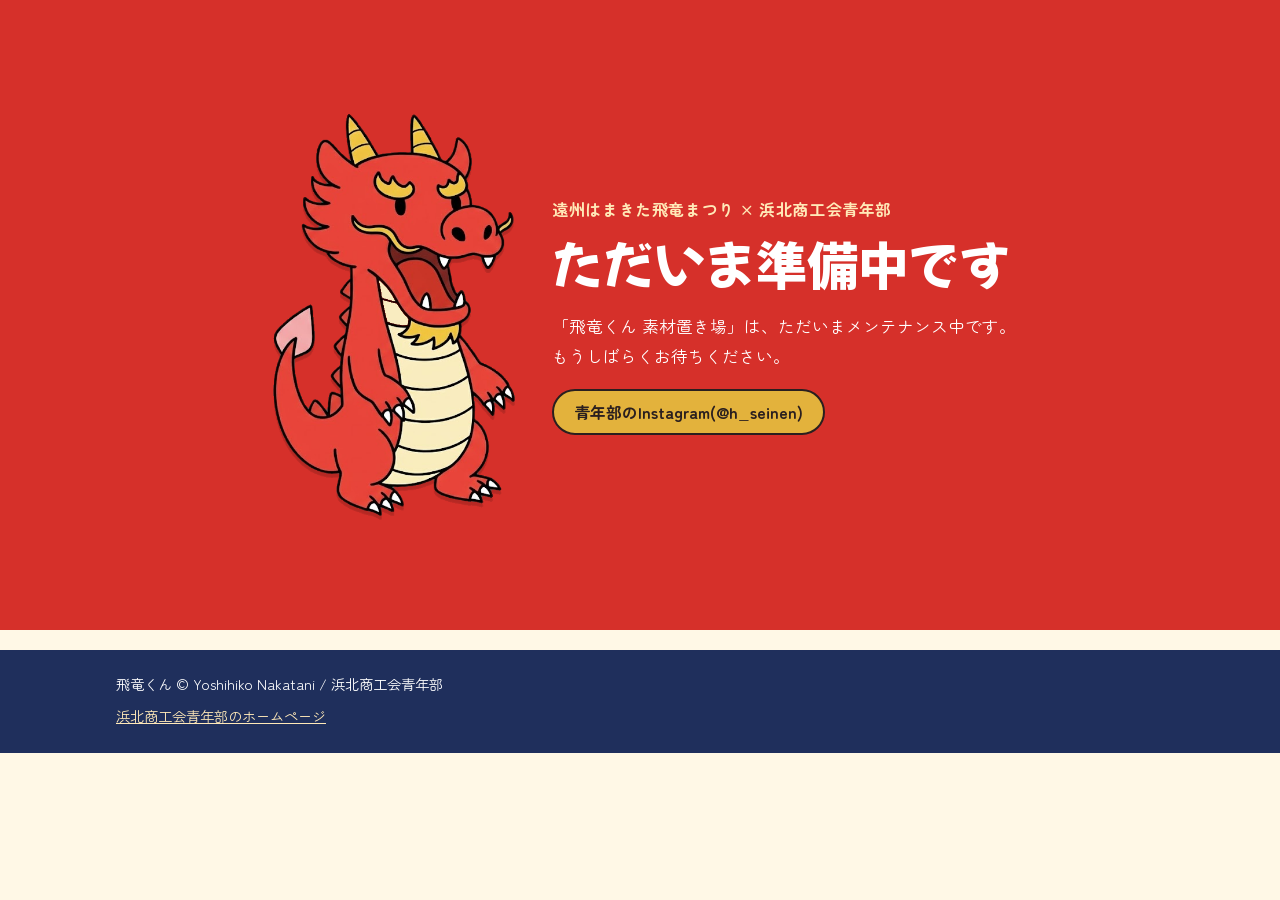
==== index.html @ faab1b69 "産業祭まで一時的にメンテナンス中の表示にする(戻すときはこのコミットをrevert) Co-Authored-By: Claude Opus 5.5 <noreply@anthropic.com>" ====
<!doctype html>
<html lang="ja">
<head>
<meta charset="utf-8">
<meta name="viewport" content="width=device-width, initial-scale=1">
<meta name="google-site-verification" content="wKgTln8wsnQZ2mOcFidg5dTbHV7_N2xdkbWizQNWE5o" />
<title>飛竜くん 素材置き場|無料イラスト・ぬりえ(浜北・遠州はまきた飛竜まつり)</title>
<meta name="description" content="浜松市浜北区・遠州はまきた飛竜まつりのキャラクター「飛竜くん」のフリー素材。イラストやぬりえ80点以上を、背景透過PNGで無料ダウンロード。チラシ・SNS・グッズに使えます。">
<link rel="canonical" href="https://seinenbuhamakitashokokai-wq.github.io/hiryukun-sozai/">
<script type="application/ld+json">{"@context":"https://schema.org","@type":"WebSite","name":"飛竜くん 素材置き場","url":"https://seinenbuhamakitashokokai-wq.github.io/hiryukun-sozai/","inLanguage":"ja","publisher":{"@type":"Organization","name":"浜北商工会青年部"}}</script>
<meta property="og:title" content="飛竜くん 素材置き場">
<meta property="og:description" content="飛竜くんのフリー素材(背景透過PNG)。チラシ・SNS・グッズに使えます。">
<meta property="og:type" content="website">
<meta property="og:url" content="https://seinenbuhamakitashokokai-wq.github.io/hiryukun-sozai/">
<meta property="og:image" content="https://seinenbuhamakitashokokai-wq.github.io/hiryukun-sozai/assets/ogp.png">
<meta property="og:image:width" content="1200">
<meta property="og:image:height" content="630">
<meta name="twitter:card" content="summary_large_image">
<link rel="icon" href="favicon.ico" sizes="48x48">
<link rel="icon" href="assets/icon-192.png" type="image/png" sizes="192x192">
<link rel="apple-touch-icon" href="assets/apple-touch-icon.png">
<link rel="preconnect" href="https://fonts.googleapis.com">
<link rel="preconnect" href="https://fonts.gstatic.com" crossorigin>
<link href="https://fonts.googleapis.com/css2?family=Mochiy+Pop+One&family=Zen+Maru+Gothic:wght@500;700&display=swap" rel="stylesheet">
<link rel="stylesheet" href="assets/style.css">
<!-- Googleアナリティクス(アクセス数を調べるため) -->
<script async src="https://www.googletagmanager.com/gtag/js?id=G-8E8RGF7FGL"></script>
<script>
  window.dataLayer = window.dataLayer || [];
  function gtag(){dataLayer.push(arguments);}
  gtag('js', new Date());
  gtag('config', 'G-8E8RGF7FGL');
</script>
</head>
<body>
<header class="hero" style="min-height:70vh;display:flex;align-items:center">
  <div class="wrap hero-inner">
    <img class="hero-img" src="materials/kihon/kihon-zenshin.png" alt="飛竜くん" width="260">
    <div>
      <p class="eyebrow">遠州はまきた飛竜まつり × 浜北商工会青年部</p>
      <h1>ただいま準備中です</h1>
      <p class="lead">「飛竜くん 素材置き場」は、ただいまメンテナンス中です。<br>もうしばらくお待ちください。</p>
      <div class="hero-actions">
        <a class="btn primary" href="https://www.instagram.com/h_seinen/" target="_blank" rel="noopener">青年部のInstagram(@h_seinen)</a>
      </div>
    </div>
  </div>
</header>
<footer>
  <div class="wrap">
    <p>飛竜くん © Yoshihiko Nakatani / 浜北商工会青年部</p>
    <p class="links"><a href="https://seinenbu.hamakita-shokokai.com/" target="_blank" rel="noopener">浜北商工会青年部のホームページ</a></p>
  </div>
</footer>
</body>
</html>
---- assets/style.css ----
:root{
  --red:#d6302a; --red-dk:#a8221d; --navy:#1f2f5c; --gold:#e3b23c; --cream:#fff8e6;
  --ink:#2a1f1f; --muted:#6b6058; --card:#ffffff; --line:#eadfc8;
  --round:'Zen Maru Gothic',system-ui,-apple-system,"Hiragino Sans","Yu Gothic UI",sans-serif;
  --pop:'Mochiy Pop One',var(--round);
}
*{box-sizing:border-box}
body{margin:0;background:var(--cream);color:var(--ink);font-family:var(--round);font-size:16px;line-height:1.75}
a{color:var(--red-dk)}
.wrap{max-width:1080px;margin:0 auto;padding-left:max(16px,env(safe-area-inset-left));padding-right:max(16px,env(safe-area-inset-right))}
h1,h2{font-family:var(--pop);font-weight:400;line-height:1.3;text-wrap:balance}
h2{font-size:1.5rem;color:var(--navy);margin:0 0 .6em}
section{padding-block:28px}

.hero{background:var(--red);color:#fff;padding-block:28px}
.hero-inner{display:flex;gap:28px;align-items:center}
.hero-img{width:clamp(140px,26vw,260px);height:auto;filter:drop-shadow(0 4px 0 rgba(0,0,0,.15))}
.eyebrow{margin:0;font-weight:700;color:#ffe9b8;letter-spacing:.04em}
.hero h1{font-size:clamp(2rem,6vw,3.2rem);margin:.15em 0 .3em}
.lead{margin:0 0 18px;font-size:1.05rem}
.hero-actions{display:flex;flex-wrap:wrap;gap:10px}

.btn{display:inline-block;font:700 1rem var(--round);text-decoration:none;color:var(--navy);background:#fff;border:2px solid var(--navy);border-radius:999px;padding:9px 20px;cursor:pointer}
.btn.primary{background:var(--gold);border-color:var(--ink);color:var(--ink)}
.btn.small{font-size:.9rem;padding:6px 14px}
.btn:focus-visible,button:focus-visible{outline:3px solid var(--gold);outline-offset:2px}

.steps{list-style:none;padding:0;margin:0 0 14px;display:grid;grid-template-columns:repeat(auto-fit,minmax(220px,1fr));gap:12px}
.steps li{background:var(--card);border:2px solid var(--line);border-radius:14px;padding:14px 16px;display:flex;gap:12px;align-items:center}
.steps b{font-family:var(--pop);font-weight:400;font-size:1.6rem;color:var(--red);min-width:1.2em;text-align:center}
.note{background:#fff3d6;border-left:6px solid var(--gold);padding:10px 14px;border-radius:6px;margin:0}

.list-head{display:flex;justify-content:space-between;align-items:center;flex-wrap:wrap;gap:10px}
.filters,.tags{display:flex;flex-wrap:wrap;gap:8px;margin:10px 0}
.filters button,.tags button{font:700 .95rem var(--round);border:2px solid var(--navy);background:#fff;color:var(--navy);border-radius:999px;padding:5px 14px;cursor:pointer}
.filters button.on,.tags button.on{background:var(--navy);color:#fff}
.tags button:disabled{opacity:.35;cursor:default;border-style:dashed}
.tags span{align-self:center;color:var(--muted);font-weight:700}
.count{color:var(--muted);margin:4px 0 10px}

.grid{display:grid;grid-template-columns:repeat(auto-fill,minmax(200px,1fr));gap:14px}
.card{background:var(--card);border:2px solid var(--line);border-radius:14px;overflow:hidden;display:flex;flex-direction:column;min-width:0}
.thumb{aspect-ratio:1/1;max-width:100%;display:flex;align-items:center;justify-content:center;padding:10px;
  background-color:#f3f0ea;background-image:linear-gradient(45deg,#e7e2d8 25%,transparent 25%),linear-gradient(-45deg,#e7e2d8 25%,transparent 25%),linear-gradient(45deg,transparent 75%,#e7e2d8 75%),linear-gradient(-45deg,transparent 75%,#e7e2d8 75%);
  background-size:20px 20px;background-position:0 0,0 10px,10px -10px,-10px 0}
.thumb img{max-width:100%;max-height:100%;object-fit:contain}
.card-body{padding:10px 12px 12px;display:flex;flex-direction:column;gap:8px;flex:1}
.card-title{font-weight:700;margin:0;line-height:1.4}
.card-meta{font-size:.8rem;color:var(--muted);margin:0}
.card-actions{display:flex;gap:6px;flex-wrap:wrap;margin-top:auto}
.card-actions a{flex:1;text-align:center;font-size:.85rem;padding:6px 6px;white-space:nowrap}
.card-actions a.primary{flex:1.6}

.copybox{display:flex;gap:10px;align-items:center;flex-wrap:wrap;background:#fff;border:2px dashed var(--line);border-radius:10px;padding:10px 14px}
.copybox code{font-size:1.05rem}
.contact{background:#fff;border-radius:16px;padding:22px;margin-block:20px;border:2px solid var(--line)}

footer{background:var(--navy);color:#fff;margin-top:20px;padding-block:18px;font-size:.9rem}
footer a{color:#ffe9b8}
footer p{margin:.2em 0}
footer .links a{display:inline-block;padding:4px 0}

.doc{max-width:760px}
.doc h2{margin-top:1.4em}
.doc ul{padding-left:1.3em}
.ok,.ng{border-radius:12px;padding:12px 16px;margin:10px 0}
.ok{background:#eef7ee;border:2px solid #9cc79c}
.ng{background:#fdeeee;border:2px solid #e4a3a0}
.back{display:inline-block;margin-top:16px}

@media (max-width:640px){
  .hero-inner{flex-direction:column;text-align:center}
  .hero-actions{justify-content:center}
  .grid{grid-template-columns:repeat(2,minmax(0,1fr))}
}
@media (prefers-reduced-motion:reduce){*{scroll-behavior:auto}}
html{scroll-behavior:smooth}
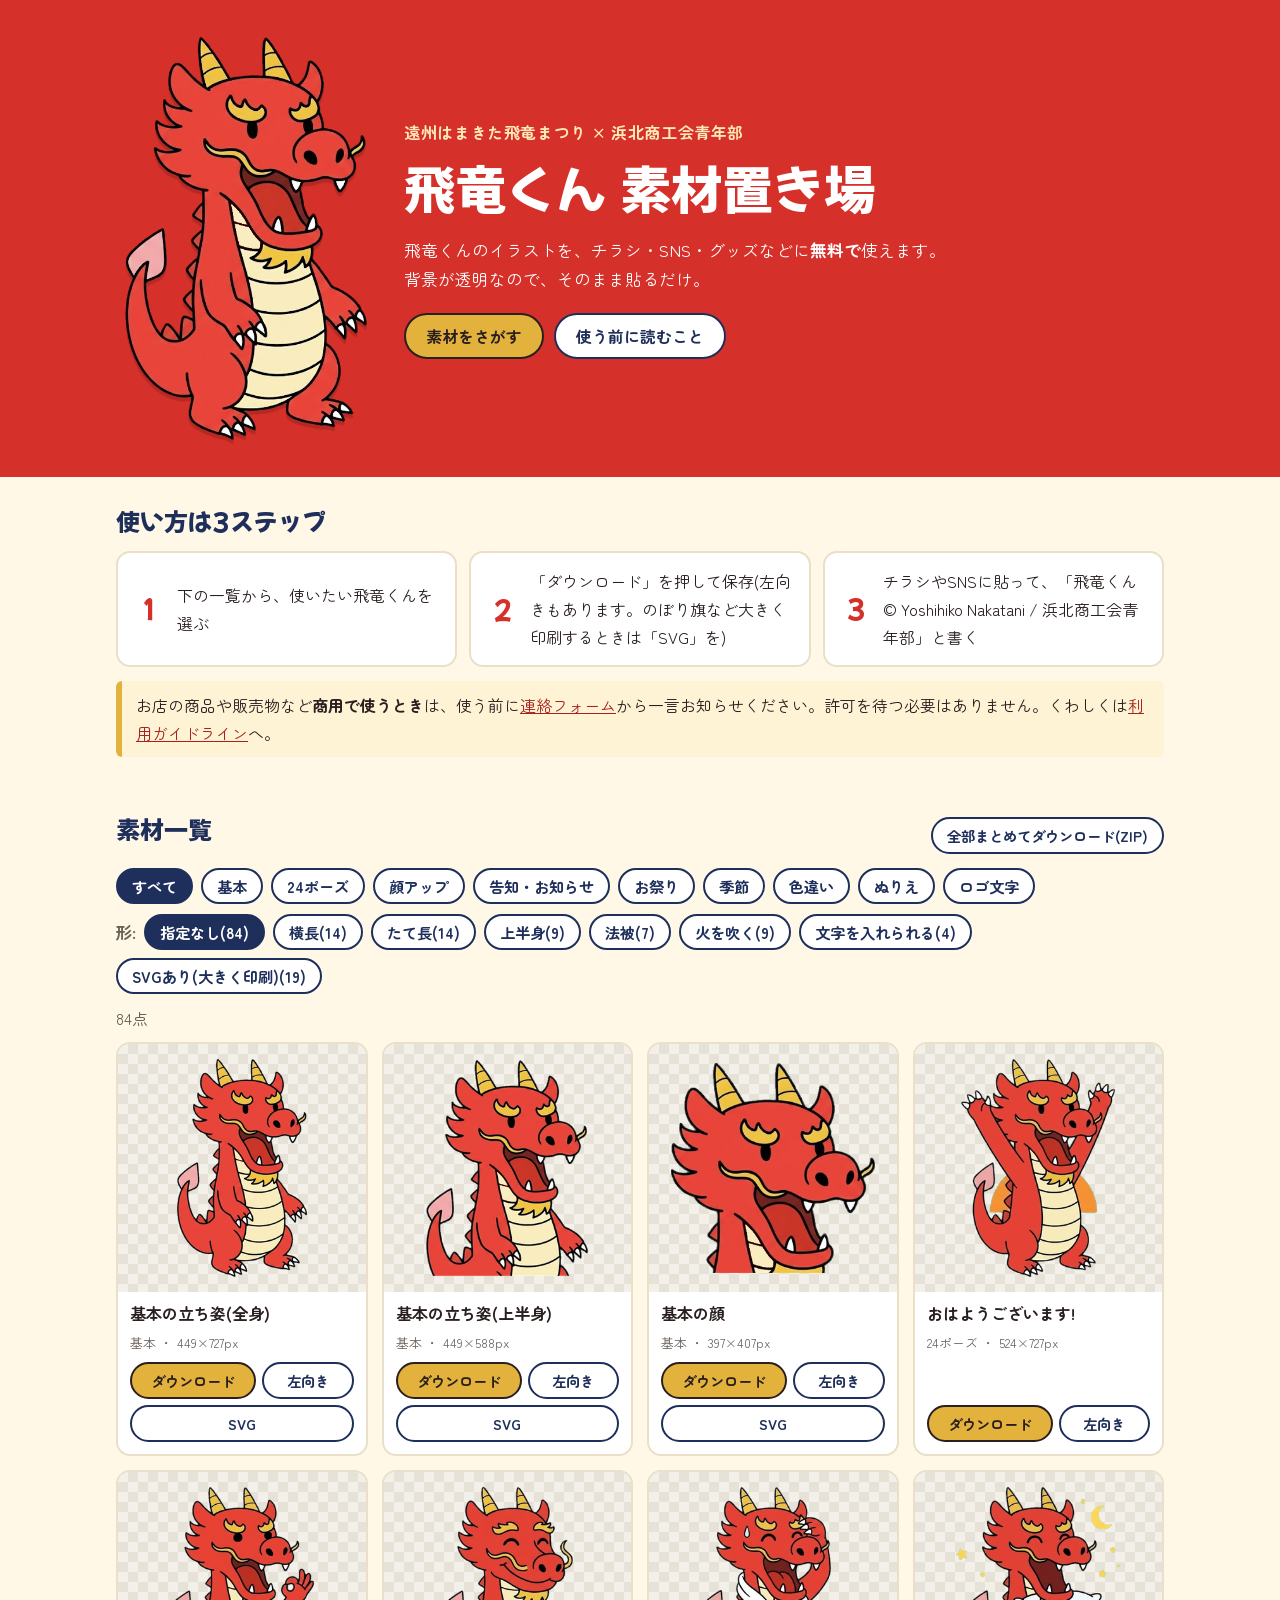
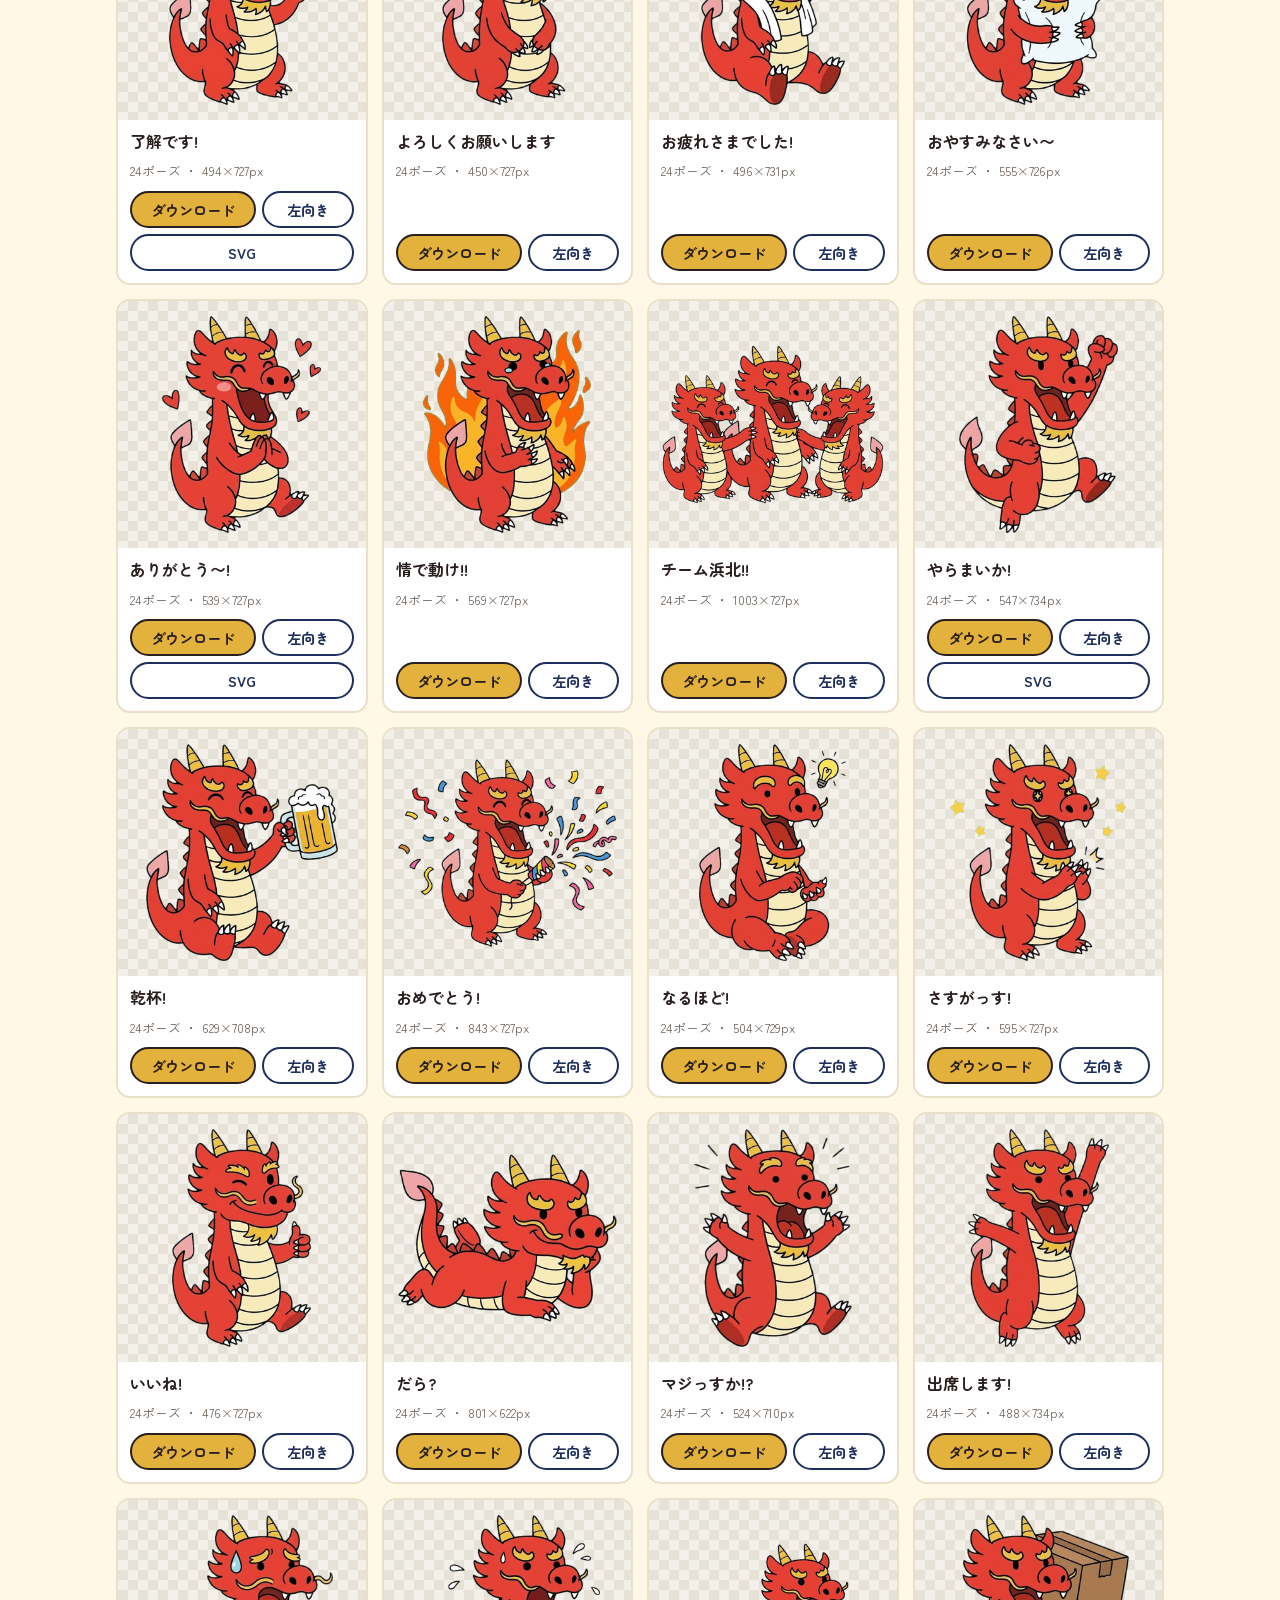
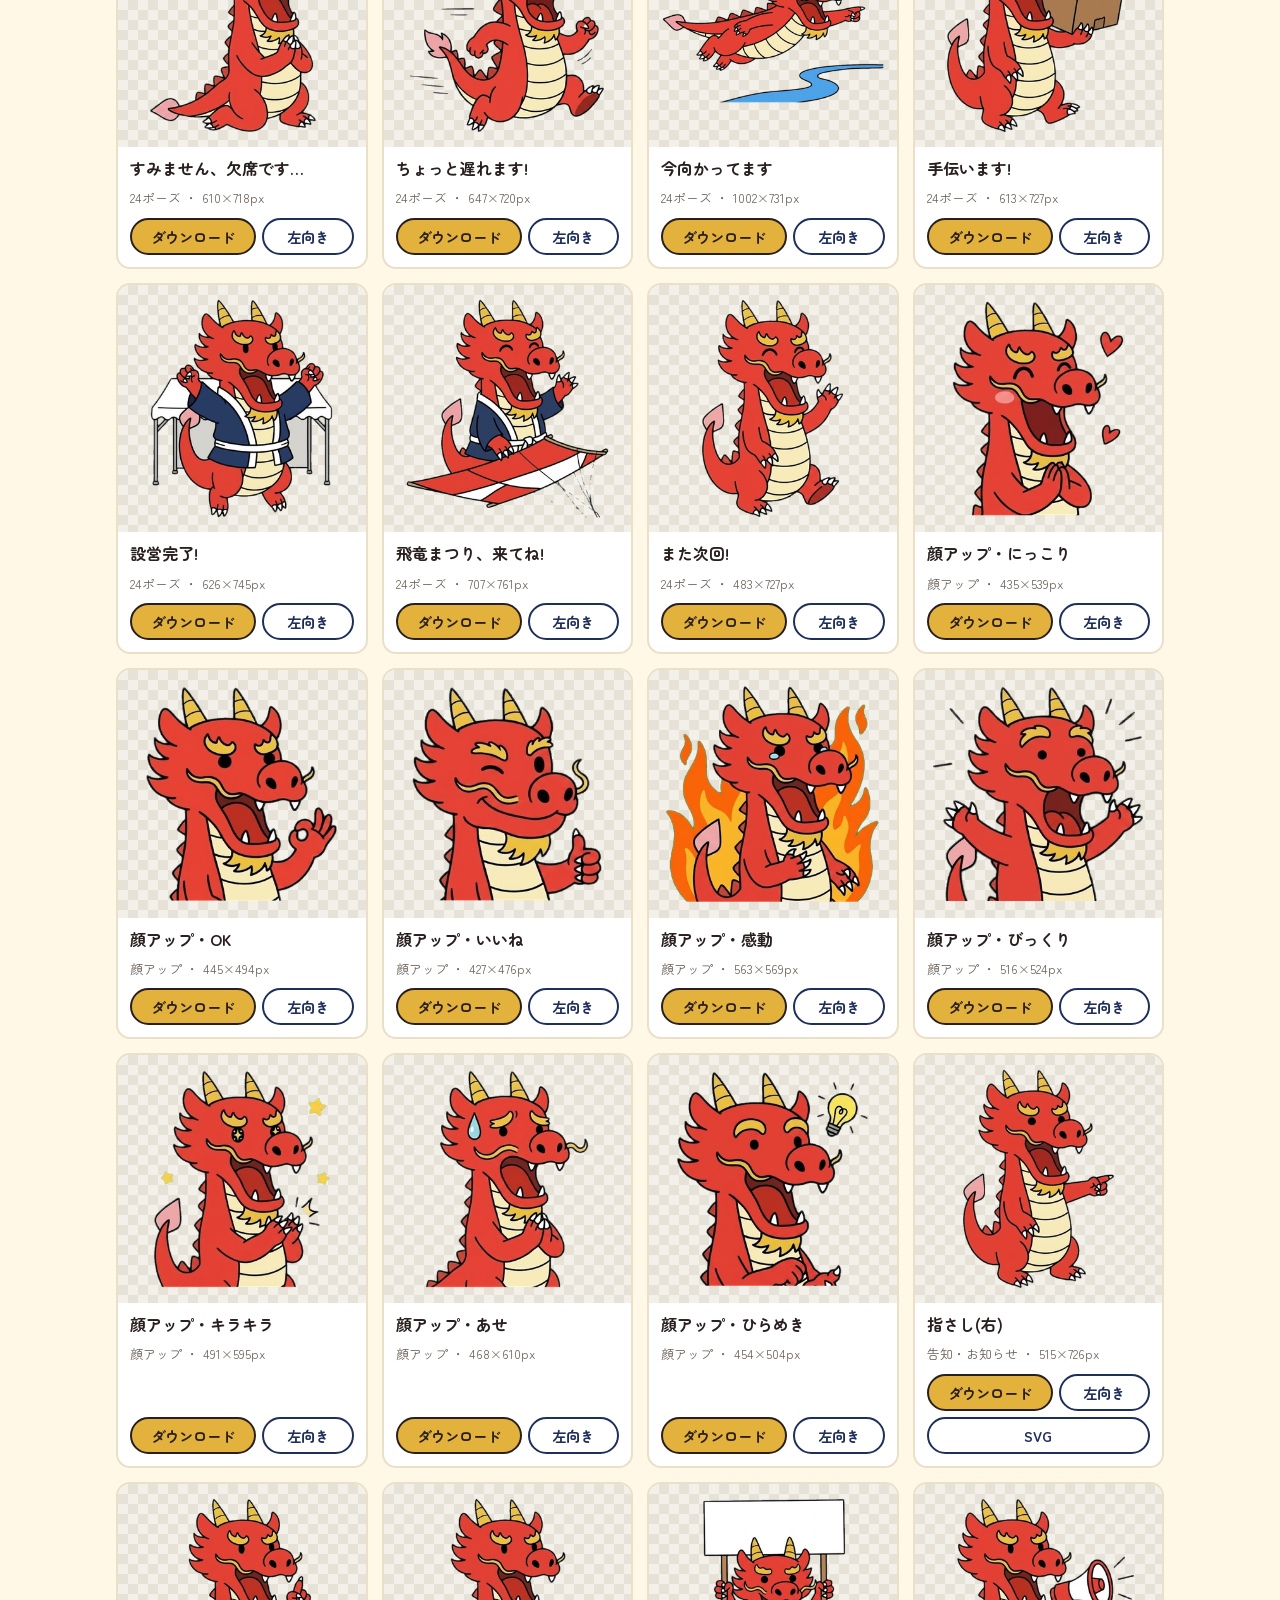
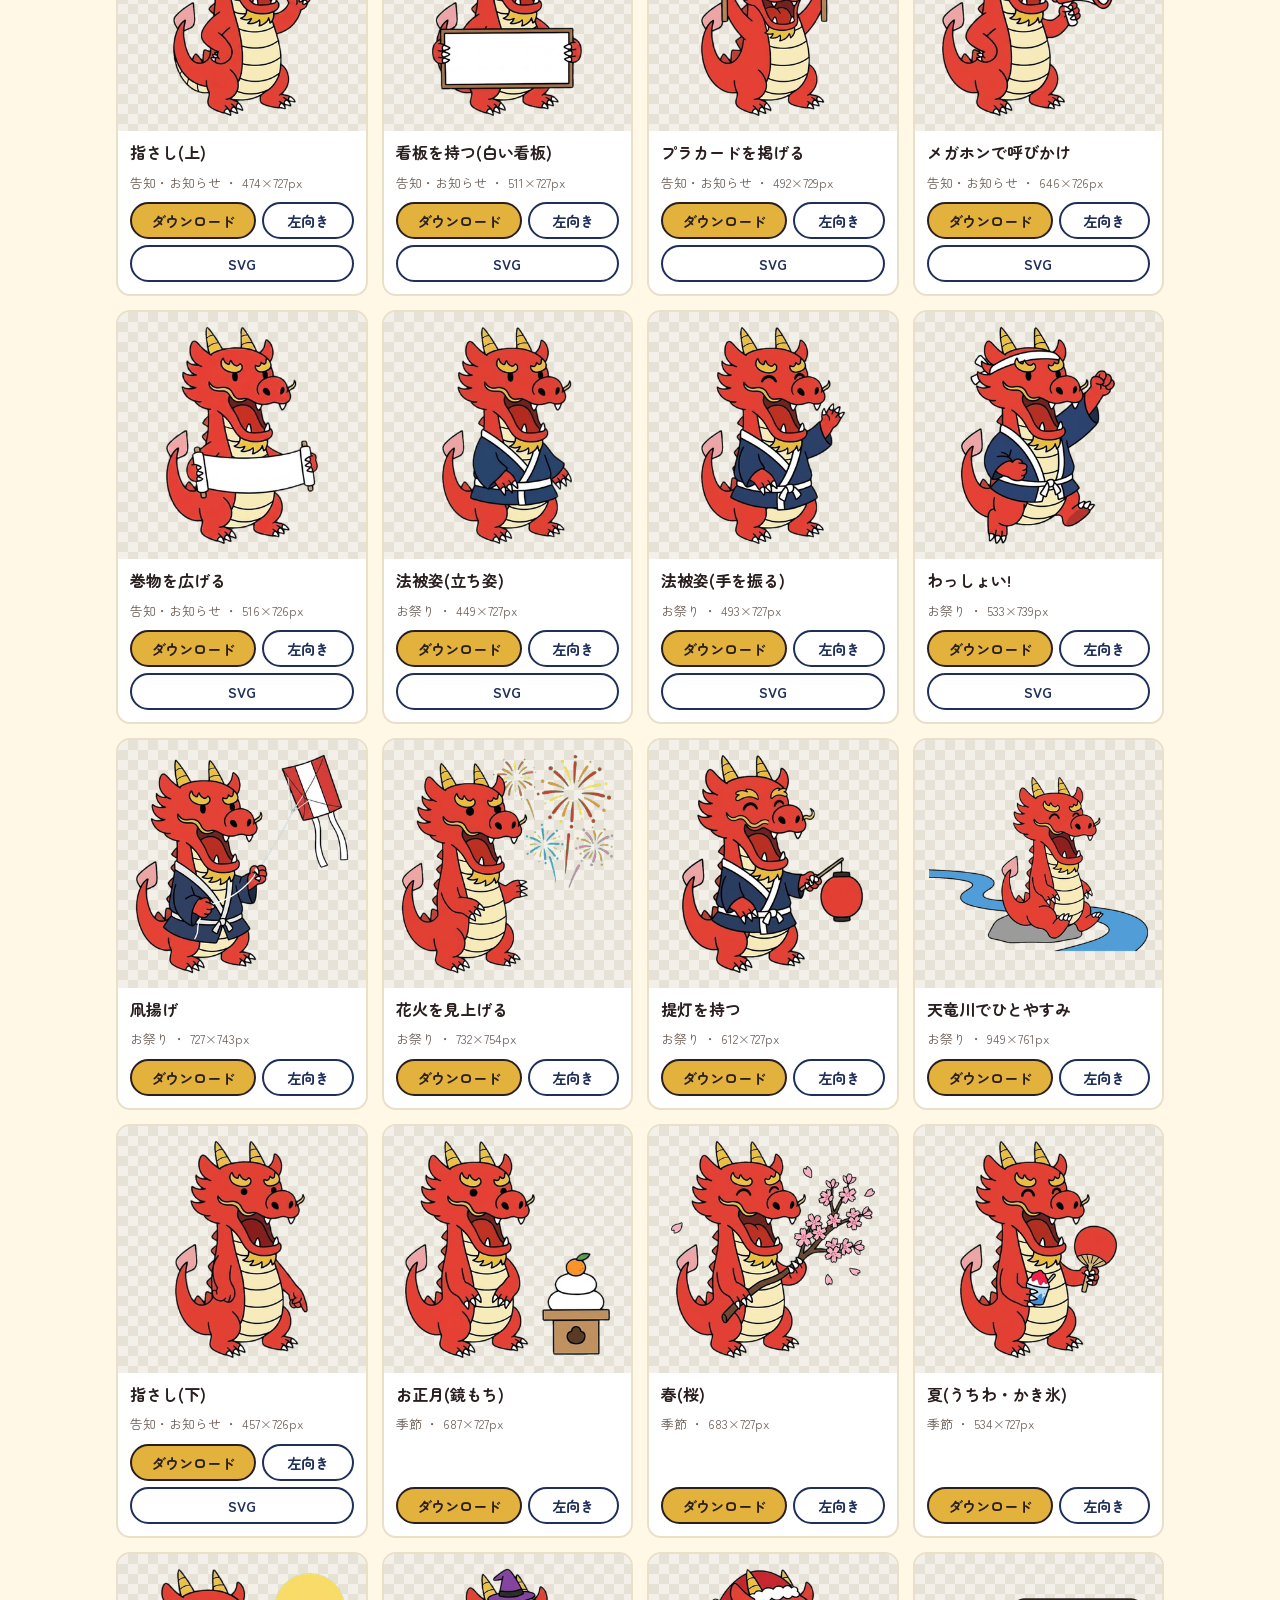
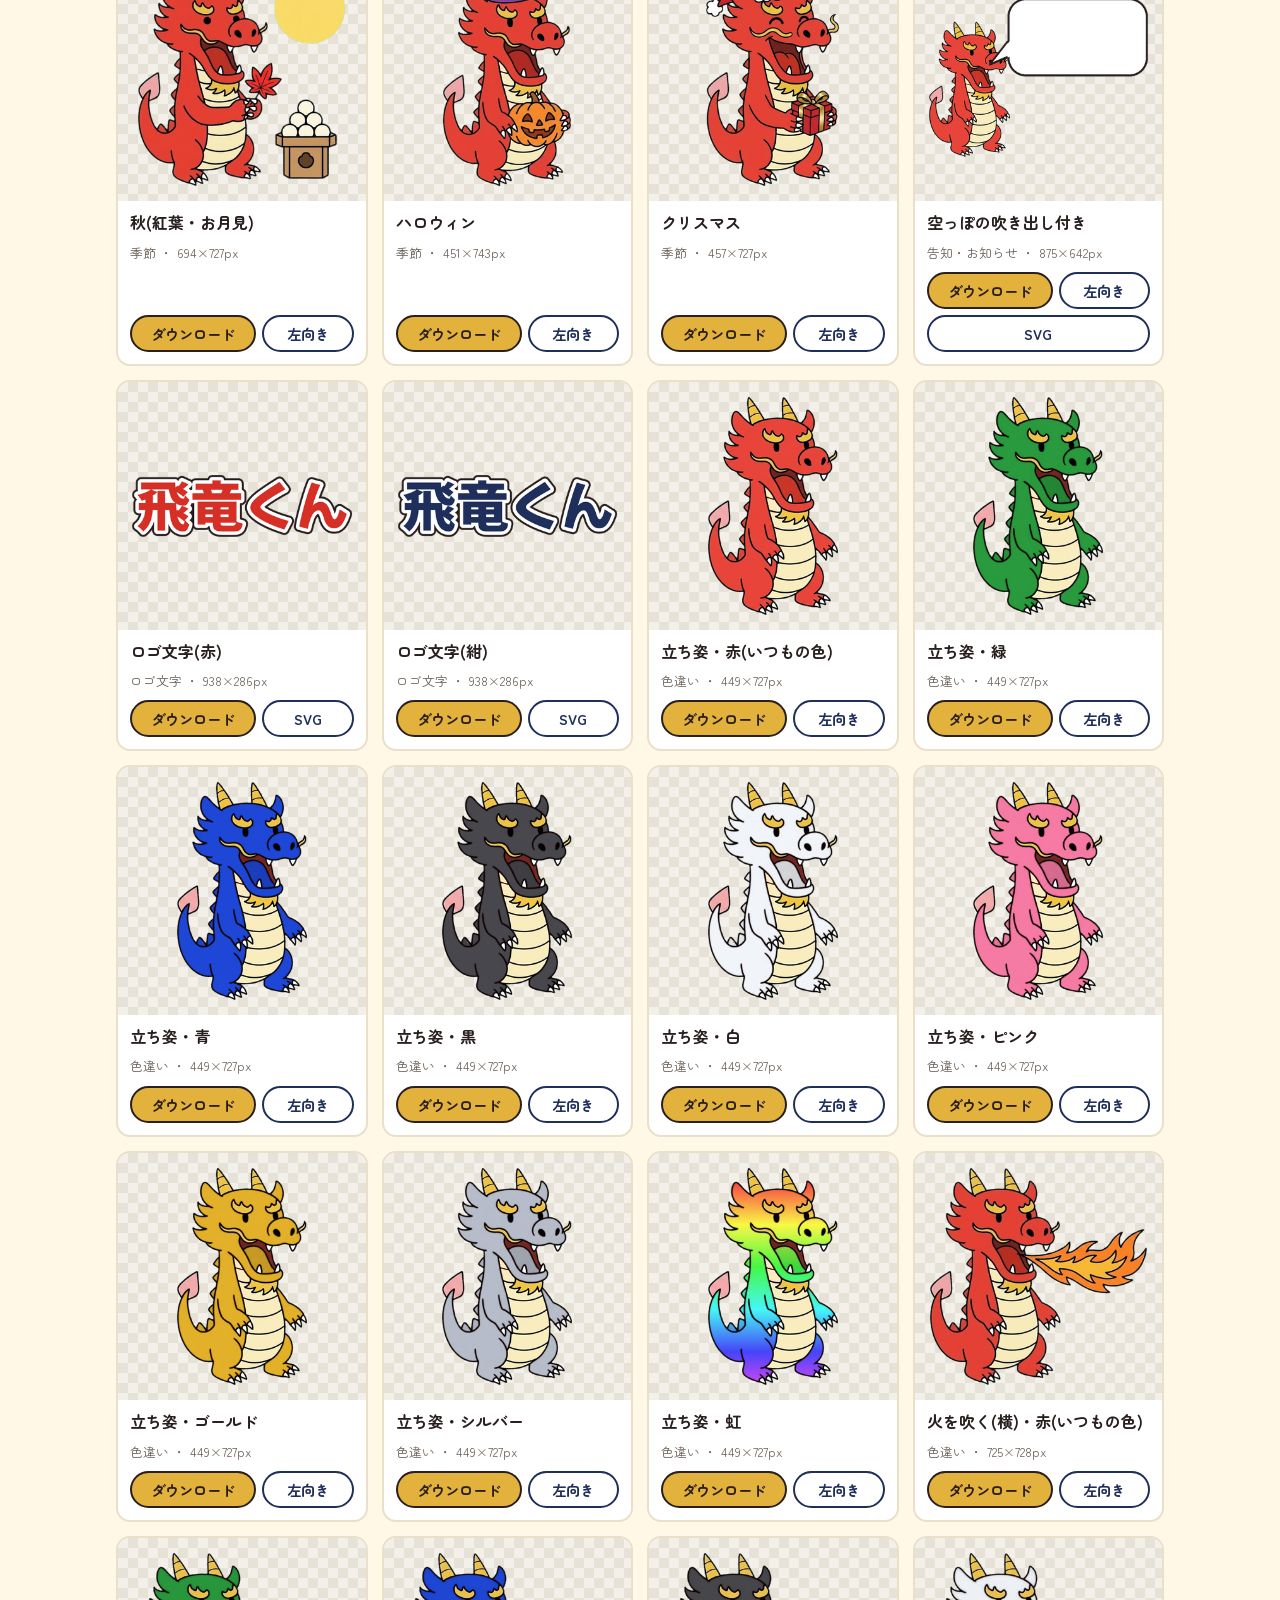
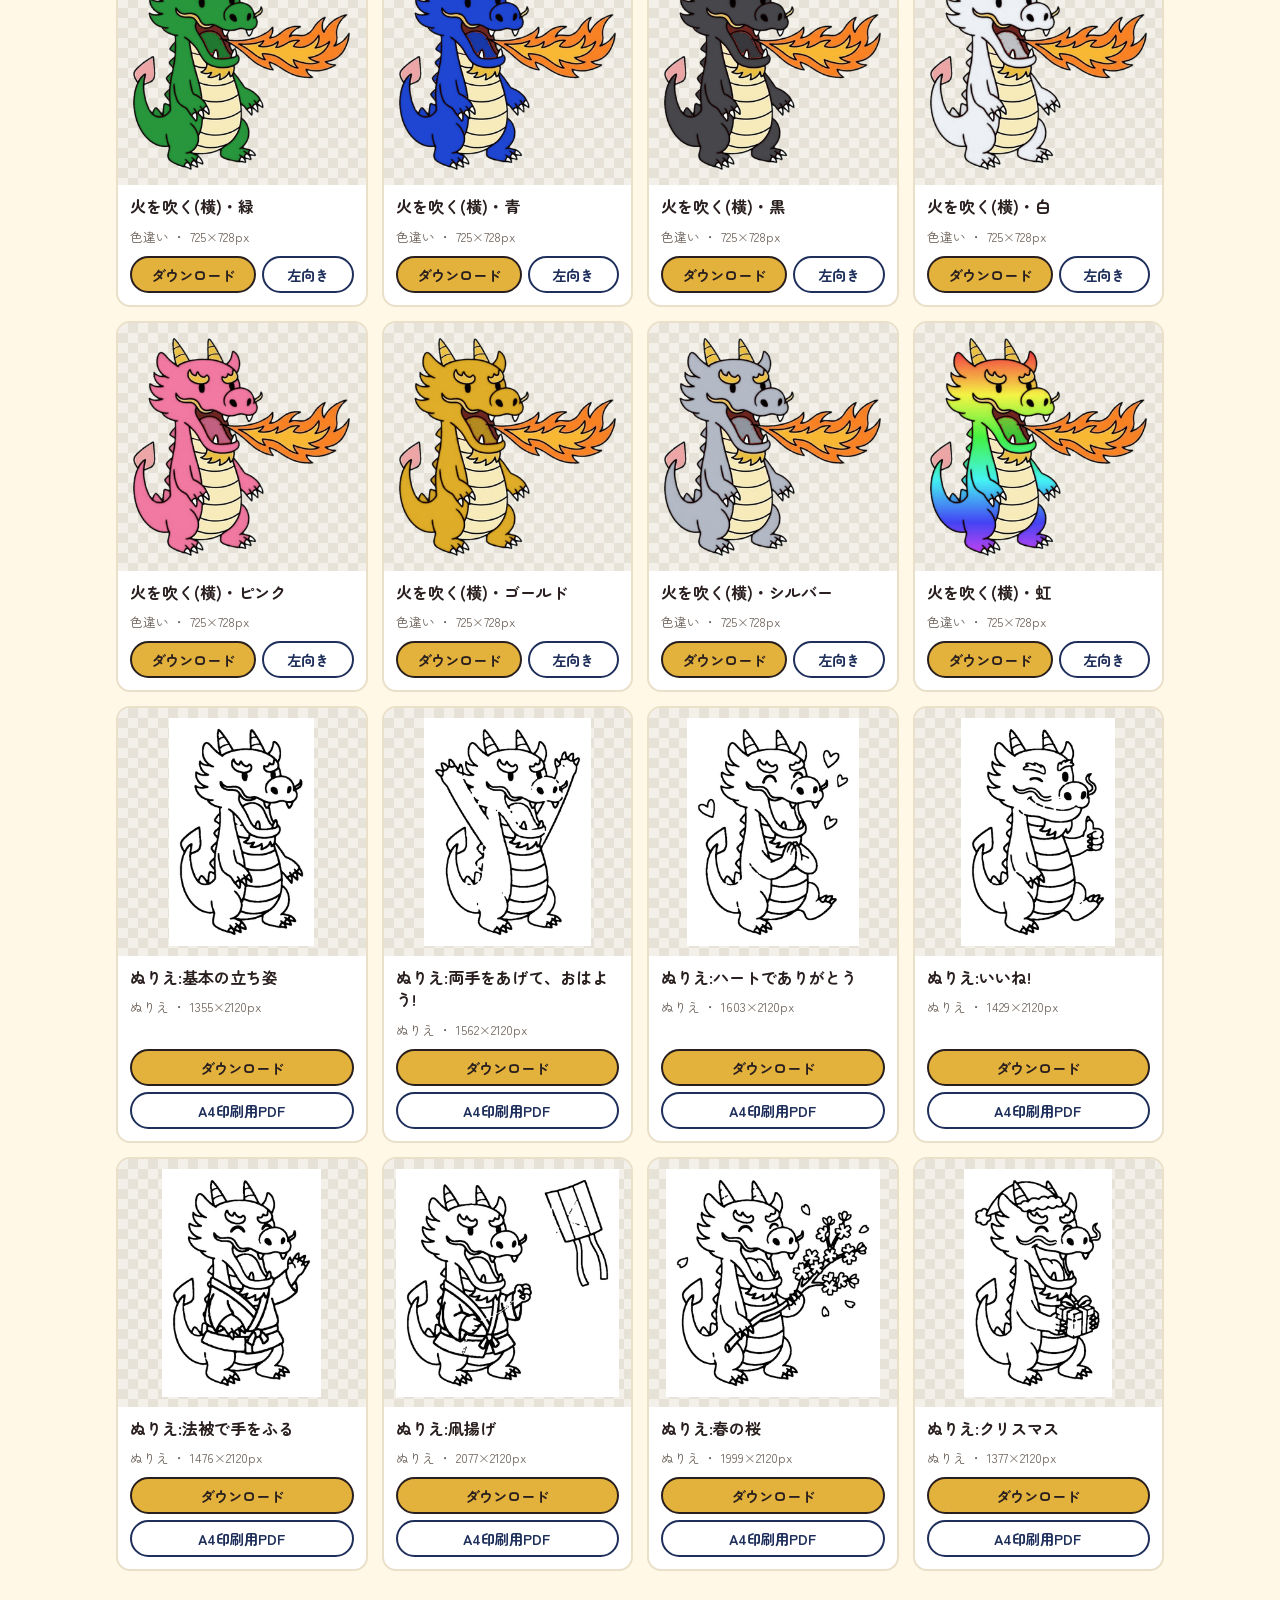
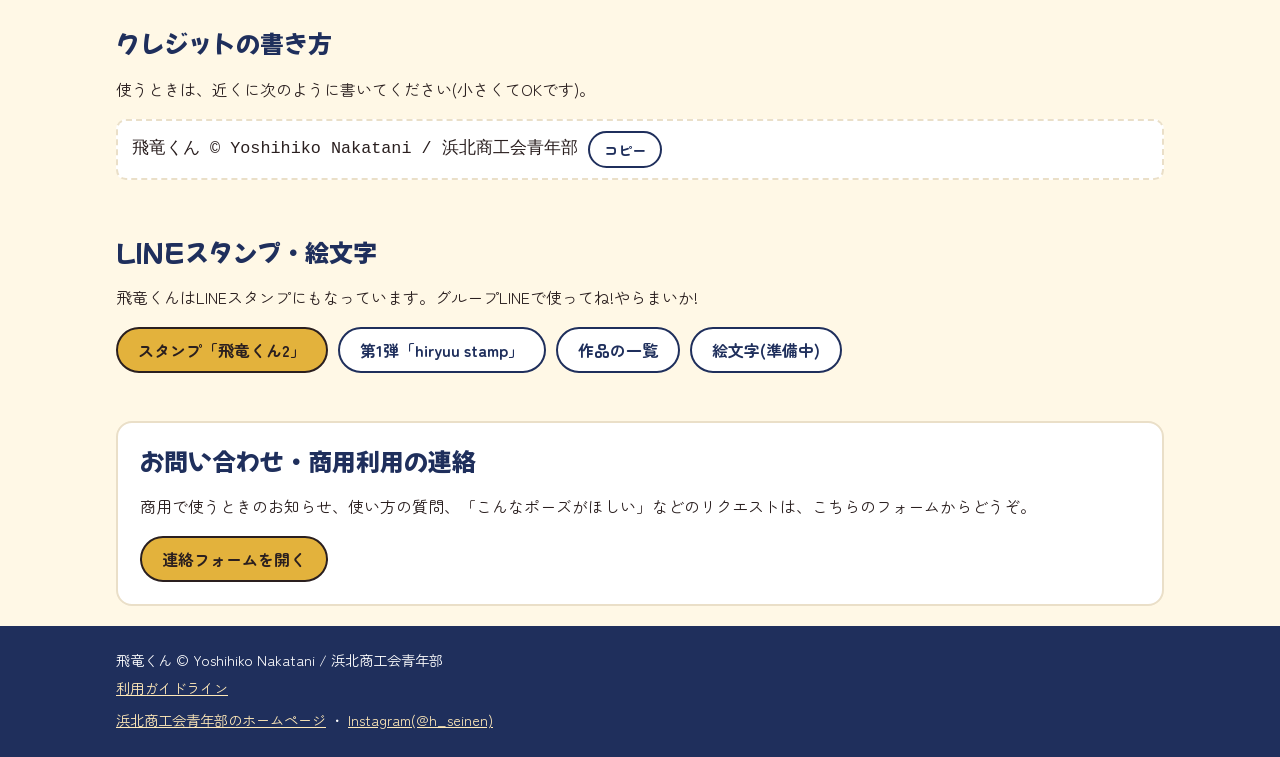
==== commit ec689216: "メンテナンス中の表示をやめて、素材サイトを元に戻す This reverts commit faab1b6.  Co-Authored-By: Claude Opus 5.5 <noreply@ant" ====
--- a/index.html
+++ b/index.html
@@ -33,24 +33,95 @@
 </script>
 </head>
 <body>
-<header class="hero" style="min-height:70vh;display:flex;align-items:center">
+<header class="hero">
   <div class="wrap hero-inner">
     <img class="hero-img" src="materials/kihon/kihon-zenshin.png" alt="飛竜くん" width="260">
     <div>
       <p class="eyebrow">遠州はまきた飛竜まつり × 浜北商工会青年部</p>
-      <h1>ただいま準備中です</h1>
-      <p class="lead">「飛竜くん 素材置き場」は、ただいまメンテナンス中です。<br>もうしばらくお待ちください。</p>
+      <h1>飛竜くん 素材置き場</h1>
+      <p class="lead">飛竜くんのイラストを、チラシ・SNS・グッズなどに<strong>無料で</strong>使えます。<br>背景が透明なので、そのまま貼るだけ。</p>
       <div class="hero-actions">
-        <a class="btn primary" href="https://www.instagram.com/h_seinen/" target="_blank" rel="noopener">青年部のInstagram(@h_seinen)</a>
+        <a class="btn primary" href="#sozai">素材をさがす</a>
+        <a class="btn" href="guideline.html">使う前に読むこと</a>
       </div>
     </div>
   </div>
 </header>
+
+<main class="wrap">
+  <section class="howto">
+    <h2>使い方は3ステップ</h2>
+    <ol class="steps">
+      <li><b>1</b><span>下の一覧から、使いたい飛竜くんを選ぶ</span></li>
+      <li><b>2</b><span>「ダウンロード」を押して保存(左向きもあります。のぼり旗など大きく印刷するときは「SVG」を)</span></li>
+      <li><b>3</b><span>チラシやSNSに貼って、「飛竜くん © Yoshihiko Nakatani / 浜北商工会青年部」と書く</span></li>
+    </ol>
+    <p class="note">お店の商品や販売物など<strong>商用で使うとき</strong>は、使う前に<a href="#contact">連絡フォーム</a>から一言お知らせください。許可を待つ必要はありません。くわしくは<a href="guideline.html">利用ガイドライン</a>へ。</p>
+  </section>
+
+  <section id="sozai">
+    <div class="list-head">
+      <h2>素材一覧</h2>
+      <a class="btn small" href="hiryukun-sozai-all.zip" download>全部まとめてダウンロード(ZIP)</a>
+    </div>
+    <div class="filters" role="tablist" aria-label="カテゴリ">
+      <button data-cat="all" class="on">すべて</button>
+      <button data-cat="kihon">基本</button>
+      <button data-cat="pose">24ポーズ</button>
+      <button data-cat="kao">顔アップ</button>
+      <button data-cat="kokuchi">告知・お知らせ</button>
+      <button data-cat="matsuri">お祭り</button>
+      <button data-cat="kisetsu">季節</button>
+      <button data-cat="iro">色違い</button>
+      <button data-cat="nurie">ぬりえ</button>
+      <button data-cat="logo">ロゴ文字</button>
+    </div>
+    <div class="tags" aria-label="形でしぼりこむ">
+      <span>形:</span>
+      <button data-tag="">指定なし</button>
+      <button data-tag="横長">横長</button>
+      <button data-tag="たて長">たて長</button>
+      <button data-tag="上半身">上半身</button>
+      <button data-tag="法被">法被</button>
+      <button data-tag="火を吹く">火を吹く</button>
+      <button data-tag="文字入れOK">文字を入れられる</button>
+      <button data-tag="SVG">SVGあり(大きく印刷)</button>
+    </div>
+    <p class="count" id="count"></p>
+    <div class="grid" id="grid"></div>
+  </section>
+
+  <section class="credit">
+    <h2>クレジットの書き方</h2>
+    <p>使うときは、近くに次のように書いてください(小さくてOKです)。</p>
+    <div class="copybox"><code id="credit">飛竜くん © Yoshihiko Nakatani / 浜北商工会青年部</code><button class="btn small" id="copy">コピー</button></div>
+  </section>
+
+  <section class="line">
+    <h2>LINEスタンプ・絵文字</h2>
+    <p>飛竜くんはLINEスタンプにもなっています。グループLINEで使ってね!やらまいか!</p>
+    <div class="hero-actions">
+      <a class="btn primary" href="https://store.line.me/stickershop/product/37487930/ja" target="_blank" rel="noopener">スタンプ「飛竜くん2」</a>
+      <a class="btn" href="https://store.line.me/stickershop/product/31563032/ja" target="_blank" rel="noopener">第1弾「hiryuu stamp」</a>
+      <a class="btn" href="https://store.line.me/stickershop/author/5132241/ja" target="_blank" rel="noopener">作品の一覧</a>
+      <a class="btn" id="emoji-link" href="https://store.line.me/search/ja?q=%E9%A3%9B%E7%AB%9C%E3%81%8F%E3%82%93" target="_blank" rel="noopener">絵文字(準備中)</a>
+    </div>
+  </section>
+
+  <section id="contact" class="contact">
+    <h2>お問い合わせ・商用利用の連絡</h2>
+    <p>商用で使うときのお知らせ、使い方の質問、「こんなポーズがほしい」などのリクエストは、こちらのフォームからどうぞ。</p>
+    <a class="btn primary" id="form-link" href="https://docs.google.com/forms/d/e/1FAIpQLSes2fuaTgv_qQfZBAgCQHCN-PmA1UAq8aOedmztx8B8Lfzpgg/viewform" target="_blank" rel="noopener">連絡フォームを開く</a>
+  </section>
+</main>
+
 <footer>
   <div class="wrap">
     <p>飛竜くん © Yoshihiko Nakatani / 浜北商工会青年部</p>
-    <p class="links"><a href="https://seinenbu.hamakita-shokokai.com/" target="_blank" rel="noopener">浜北商工会青年部のホームページ</a></p>
+    <p><a href="guideline.html">利用ガイドライン</a></p>
+    <p class="links"><a href="https://seinenbu.hamakita-shokokai.com/" target="_blank" rel="noopener">浜北商工会青年部のホームページ</a> ・ <a href="https://www.instagram.com/h_seinen/" target="_blank" rel="noopener">Instagram(@h_seinen)</a></p>
   </div>
 </footer>
+<script src="assets/app.js"></script>
 </body>
 </html>
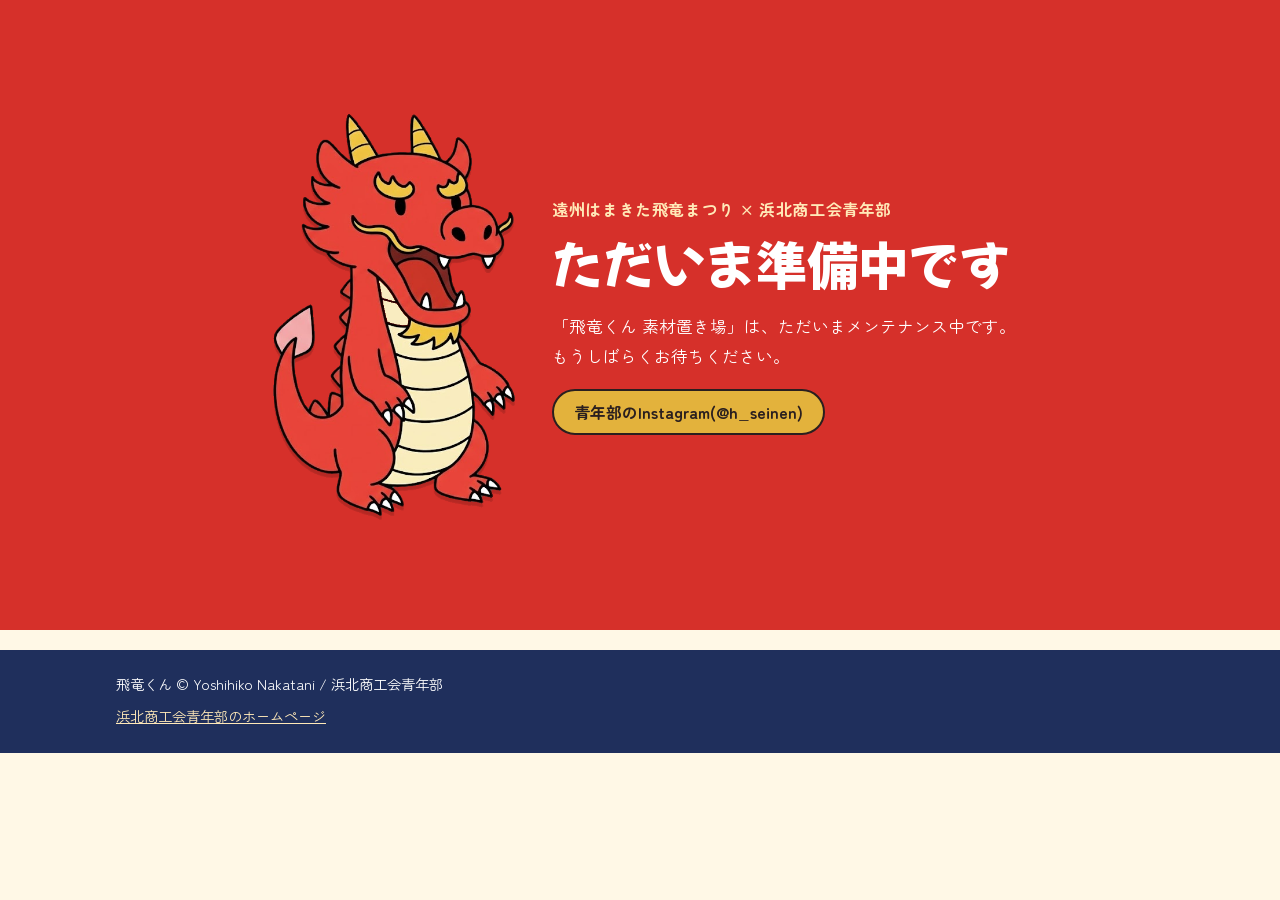
==== commit c578a657: "ふたたびメンテナンス中の表示にする(戻すときはこのコミットをrevert) Co-Authored-By: Claude Opus 5.5 <noreply@anthropic.com>" ====
--- a/index.html
+++ b/index.html
@@ -33,95 +33,24 @@
 </script>
 </head>
 <body>
-<header class="hero">
+<header class="hero" style="min-height:70vh;display:flex;align-items:center">
   <div class="wrap hero-inner">
     <img class="hero-img" src="materials/kihon/kihon-zenshin.png" alt="飛竜くん" width="260">
     <div>
       <p class="eyebrow">遠州はまきた飛竜まつり × 浜北商工会青年部</p>
-      <h1>飛竜くん 素材置き場</h1>
-      <p class="lead">飛竜くんのイラストを、チラシ・SNS・グッズなどに<strong>無料で</strong>使えます。<br>背景が透明なので、そのまま貼るだけ。</p>
+      <h1>ただいま準備中です</h1>
+      <p class="lead">「飛竜くん 素材置き場」は、ただいまメンテナンス中です。<br>もうしばらくお待ちください。</p>
       <div class="hero-actions">
-        <a class="btn primary" href="#sozai">素材をさがす</a>
-        <a class="btn" href="guideline.html">使う前に読むこと</a>
+        <a class="btn primary" href="https://www.instagram.com/h_seinen/" target="_blank" rel="noopener">青年部のInstagram(@h_seinen)</a>
       </div>
     </div>
   </div>
 </header>
-
-<main class="wrap">
-  <section class="howto">
-    <h2>使い方は3ステップ</h2>
-    <ol class="steps">
-      <li><b>1</b><span>下の一覧から、使いたい飛竜くんを選ぶ</span></li>
-      <li><b>2</b><span>「ダウンロード」を押して保存(左向きもあります。のぼり旗など大きく印刷するときは「SVG」を)</span></li>
-      <li><b>3</b><span>チラシやSNSに貼って、「飛竜くん © Yoshihiko Nakatani / 浜北商工会青年部」と書く</span></li>
-    </ol>
-    <p class="note">お店の商品や販売物など<strong>商用で使うとき</strong>は、使う前に<a href="#contact">連絡フォーム</a>から一言お知らせください。許可を待つ必要はありません。くわしくは<a href="guideline.html">利用ガイドライン</a>へ。</p>
-  </section>
-
-  <section id="sozai">
-    <div class="list-head">
-      <h2>素材一覧</h2>
-      <a class="btn small" href="hiryukun-sozai-all.zip" download>全部まとめてダウンロード(ZIP)</a>
-    </div>
-    <div class="filters" role="tablist" aria-label="カテゴリ">
-      <button data-cat="all" class="on">すべて</button>
-      <button data-cat="kihon">基本</button>
-      <button data-cat="pose">24ポーズ</button>
-      <button data-cat="kao">顔アップ</button>
-      <button data-cat="kokuchi">告知・お知らせ</button>
-      <button data-cat="matsuri">お祭り</button>
-      <button data-cat="kisetsu">季節</button>
-      <button data-cat="iro">色違い</button>
-      <button data-cat="nurie">ぬりえ</button>
-      <button data-cat="logo">ロゴ文字</button>
-    </div>
-    <div class="tags" aria-label="形でしぼりこむ">
-      <span>形:</span>
-      <button data-tag="">指定なし</button>
-      <button data-tag="横長">横長</button>
-      <button data-tag="たて長">たて長</button>
-      <button data-tag="上半身">上半身</button>
-      <button data-tag="法被">法被</button>
-      <button data-tag="火を吹く">火を吹く</button>
-      <button data-tag="文字入れOK">文字を入れられる</button>
-      <button data-tag="SVG">SVGあり(大きく印刷)</button>
-    </div>
-    <p class="count" id="count"></p>
-    <div class="grid" id="grid"></div>
-  </section>
-
-  <section class="credit">
-    <h2>クレジットの書き方</h2>
-    <p>使うときは、近くに次のように書いてください(小さくてOKです)。</p>
-    <div class="copybox"><code id="credit">飛竜くん © Yoshihiko Nakatani / 浜北商工会青年部</code><button class="btn small" id="copy">コピー</button></div>
-  </section>
-
-  <section class="line">
-    <h2>LINEスタンプ・絵文字</h2>
-    <p>飛竜くんはLINEスタンプにもなっています。グループLINEで使ってね!やらまいか!</p>
-    <div class="hero-actions">
-      <a class="btn primary" href="https://store.line.me/stickershop/product/37487930/ja" target="_blank" rel="noopener">スタンプ「飛竜くん2」</a>
-      <a class="btn" href="https://store.line.me/stickershop/product/31563032/ja" target="_blank" rel="noopener">第1弾「hiryuu stamp」</a>
-      <a class="btn" href="https://store.line.me/stickershop/author/5132241/ja" target="_blank" rel="noopener">作品の一覧</a>
-      <a class="btn" id="emoji-link" href="https://store.line.me/search/ja?q=%E9%A3%9B%E7%AB%9C%E3%81%8F%E3%82%93" target="_blank" rel="noopener">絵文字(準備中)</a>
-    </div>
-  </section>
-
-  <section id="contact" class="contact">
-    <h2>お問い合わせ・商用利用の連絡</h2>
-    <p>商用で使うときのお知らせ、使い方の質問、「こんなポーズがほしい」などのリクエストは、こちらのフォームからどうぞ。</p>
-    <a class="btn primary" id="form-link" href="https://docs.google.com/forms/d/e/1FAIpQLSes2fuaTgv_qQfZBAgCQHCN-PmA1UAq8aOedmztx8B8Lfzpgg/viewform" target="_blank" rel="noopener">連絡フォームを開く</a>
-  </section>
-</main>
-
 <footer>
   <div class="wrap">
     <p>飛竜くん © Yoshihiko Nakatani / 浜北商工会青年部</p>
-    <p><a href="guideline.html">利用ガイドライン</a></p>
-    <p class="links"><a href="https://seinenbu.hamakita-shokokai.com/" target="_blank" rel="noopener">浜北商工会青年部のホームページ</a> ・ <a href="https://www.instagram.com/h_seinen/" target="_blank" rel="noopener">Instagram(@h_seinen)</a></p>
+    <p class="links"><a href="https://seinenbu.hamakita-shokokai.com/" target="_blank" rel="noopener">浜北商工会青年部のホームページ</a></p>
   </div>
 </footer>
-<script src="assets/app.js"></script>
 </body>
 </html>
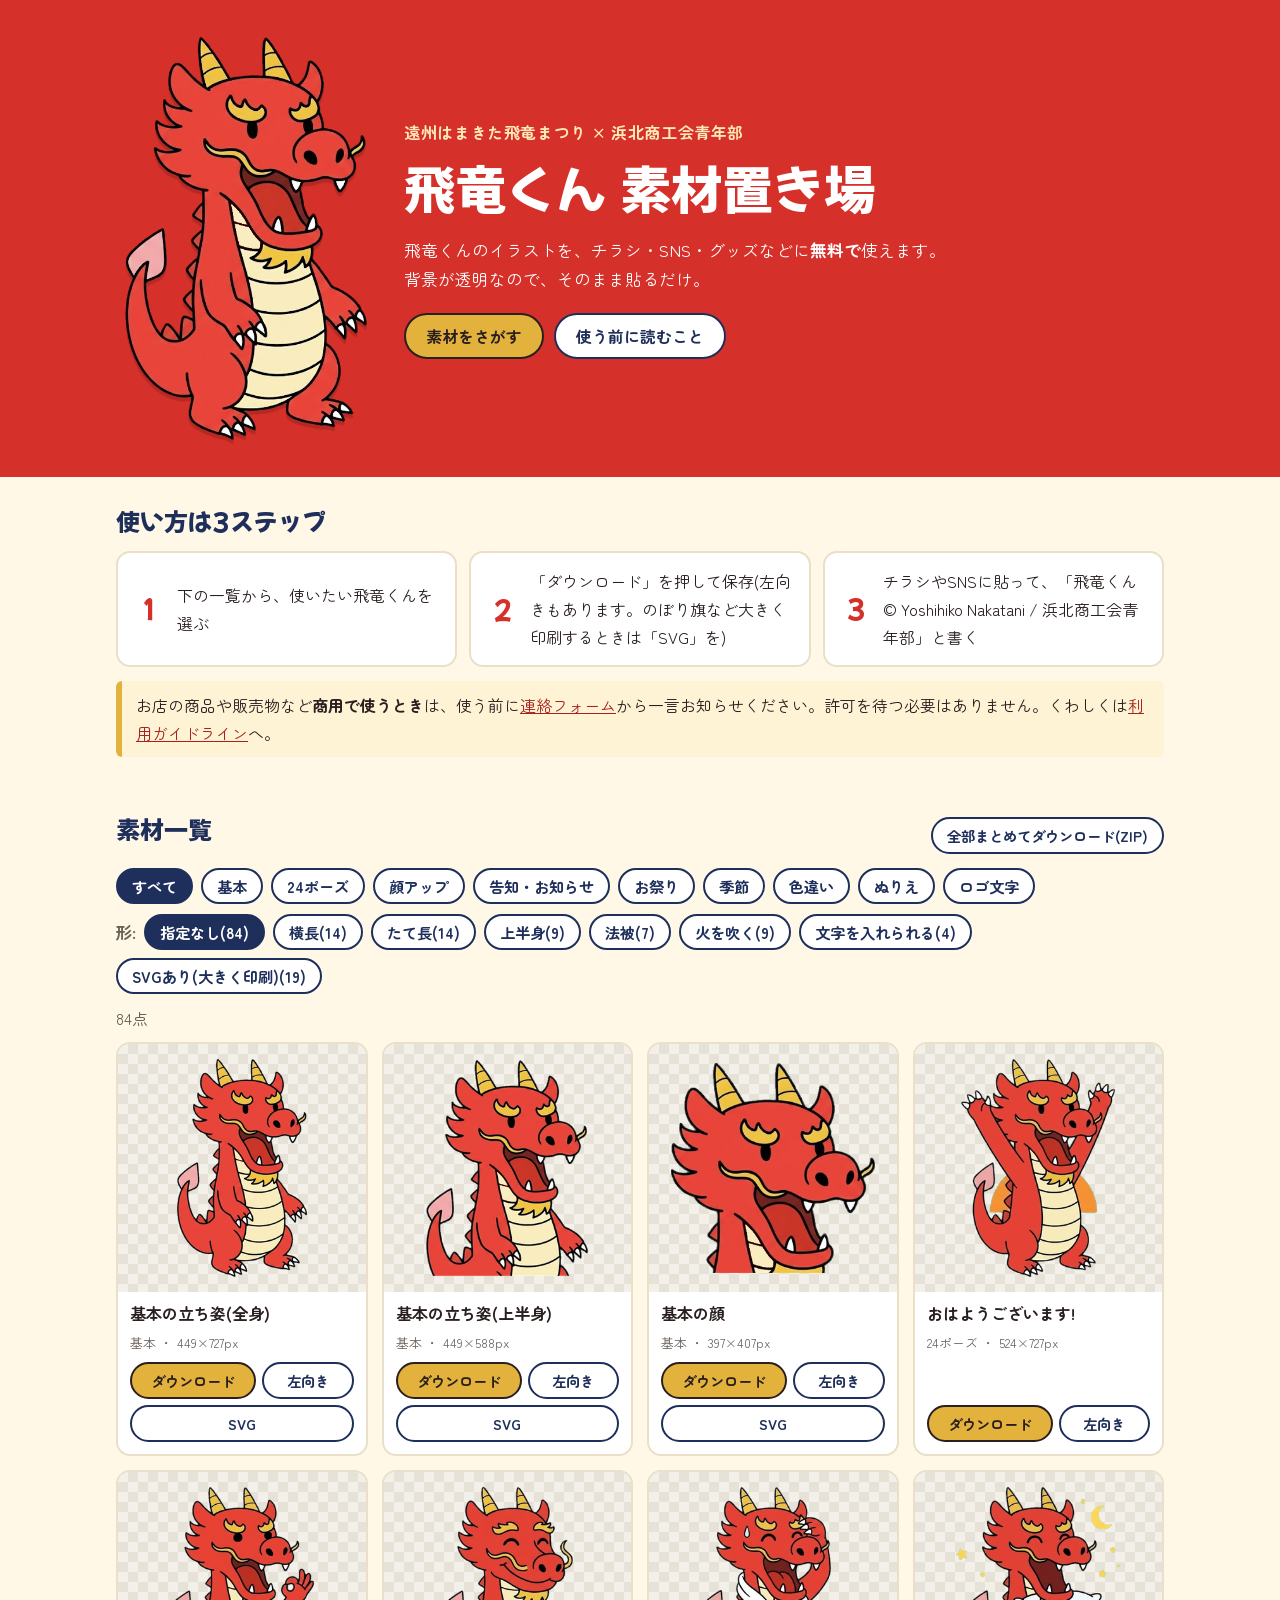
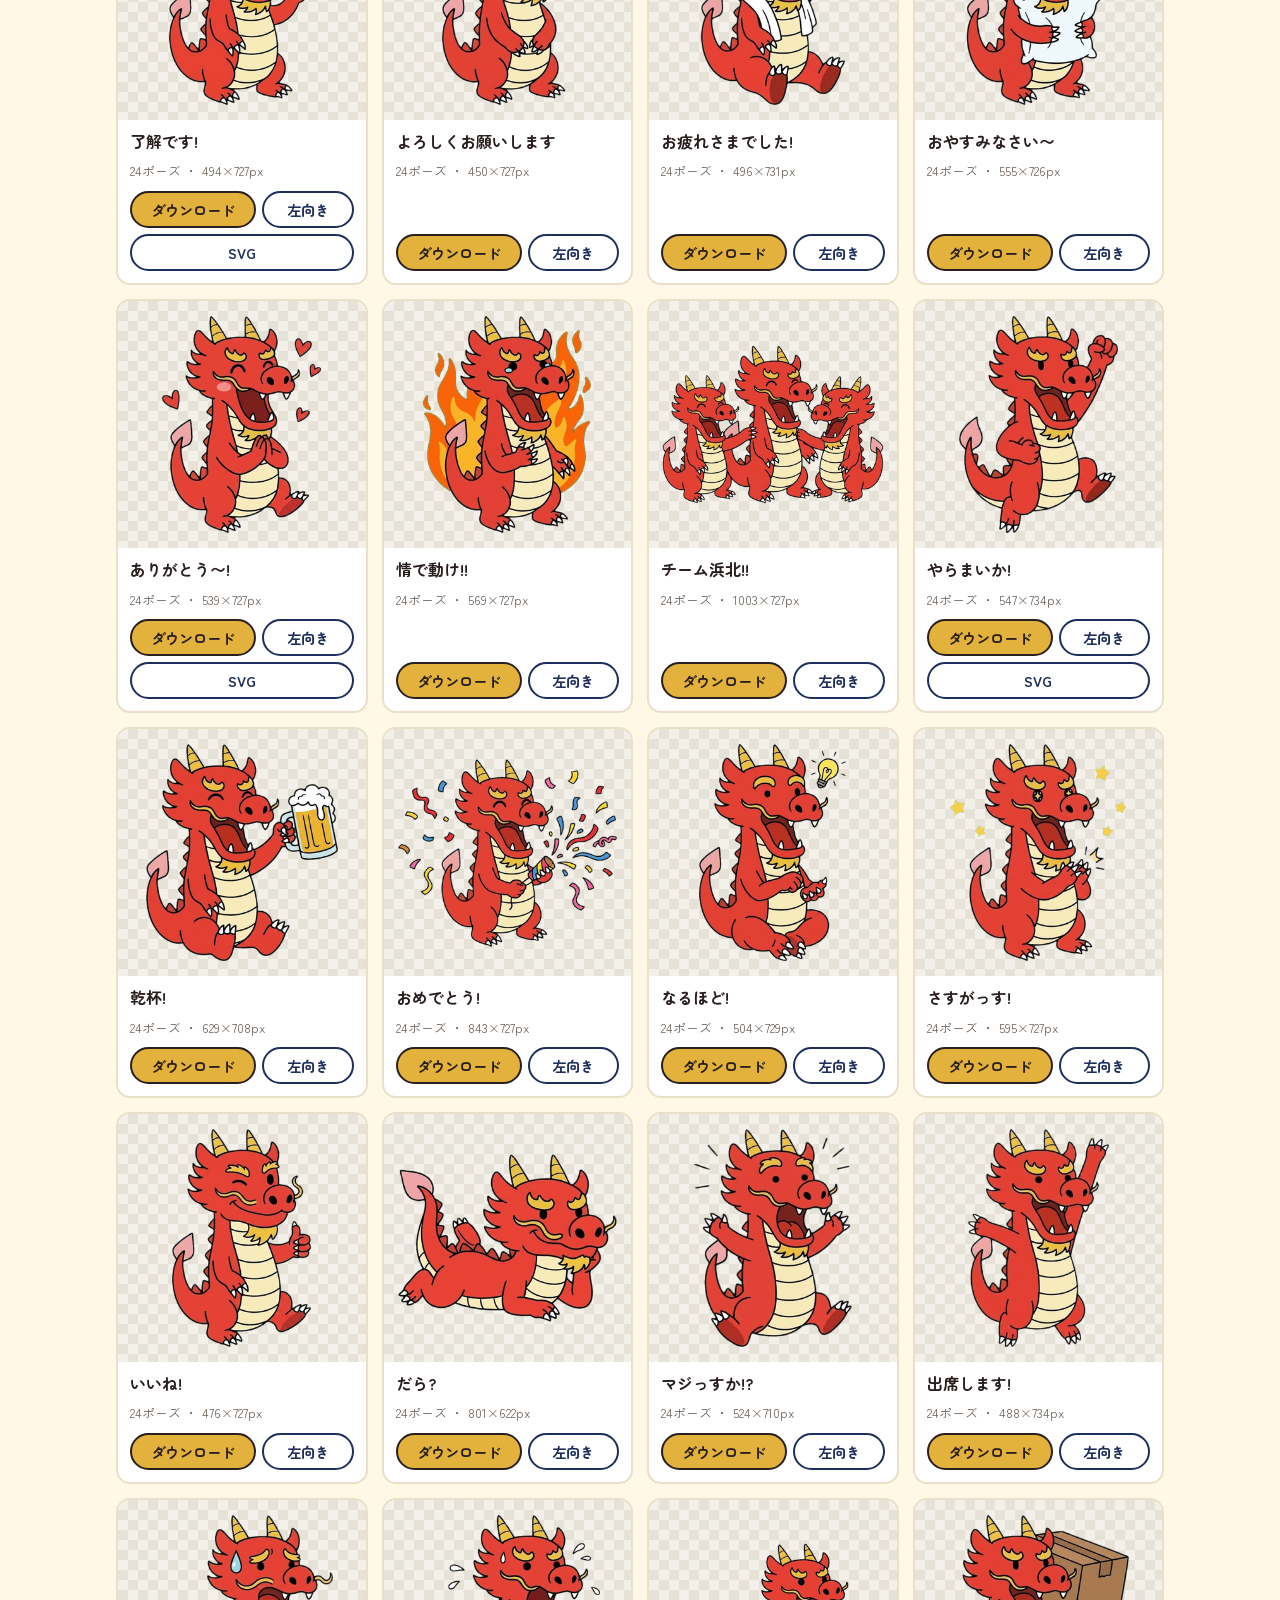
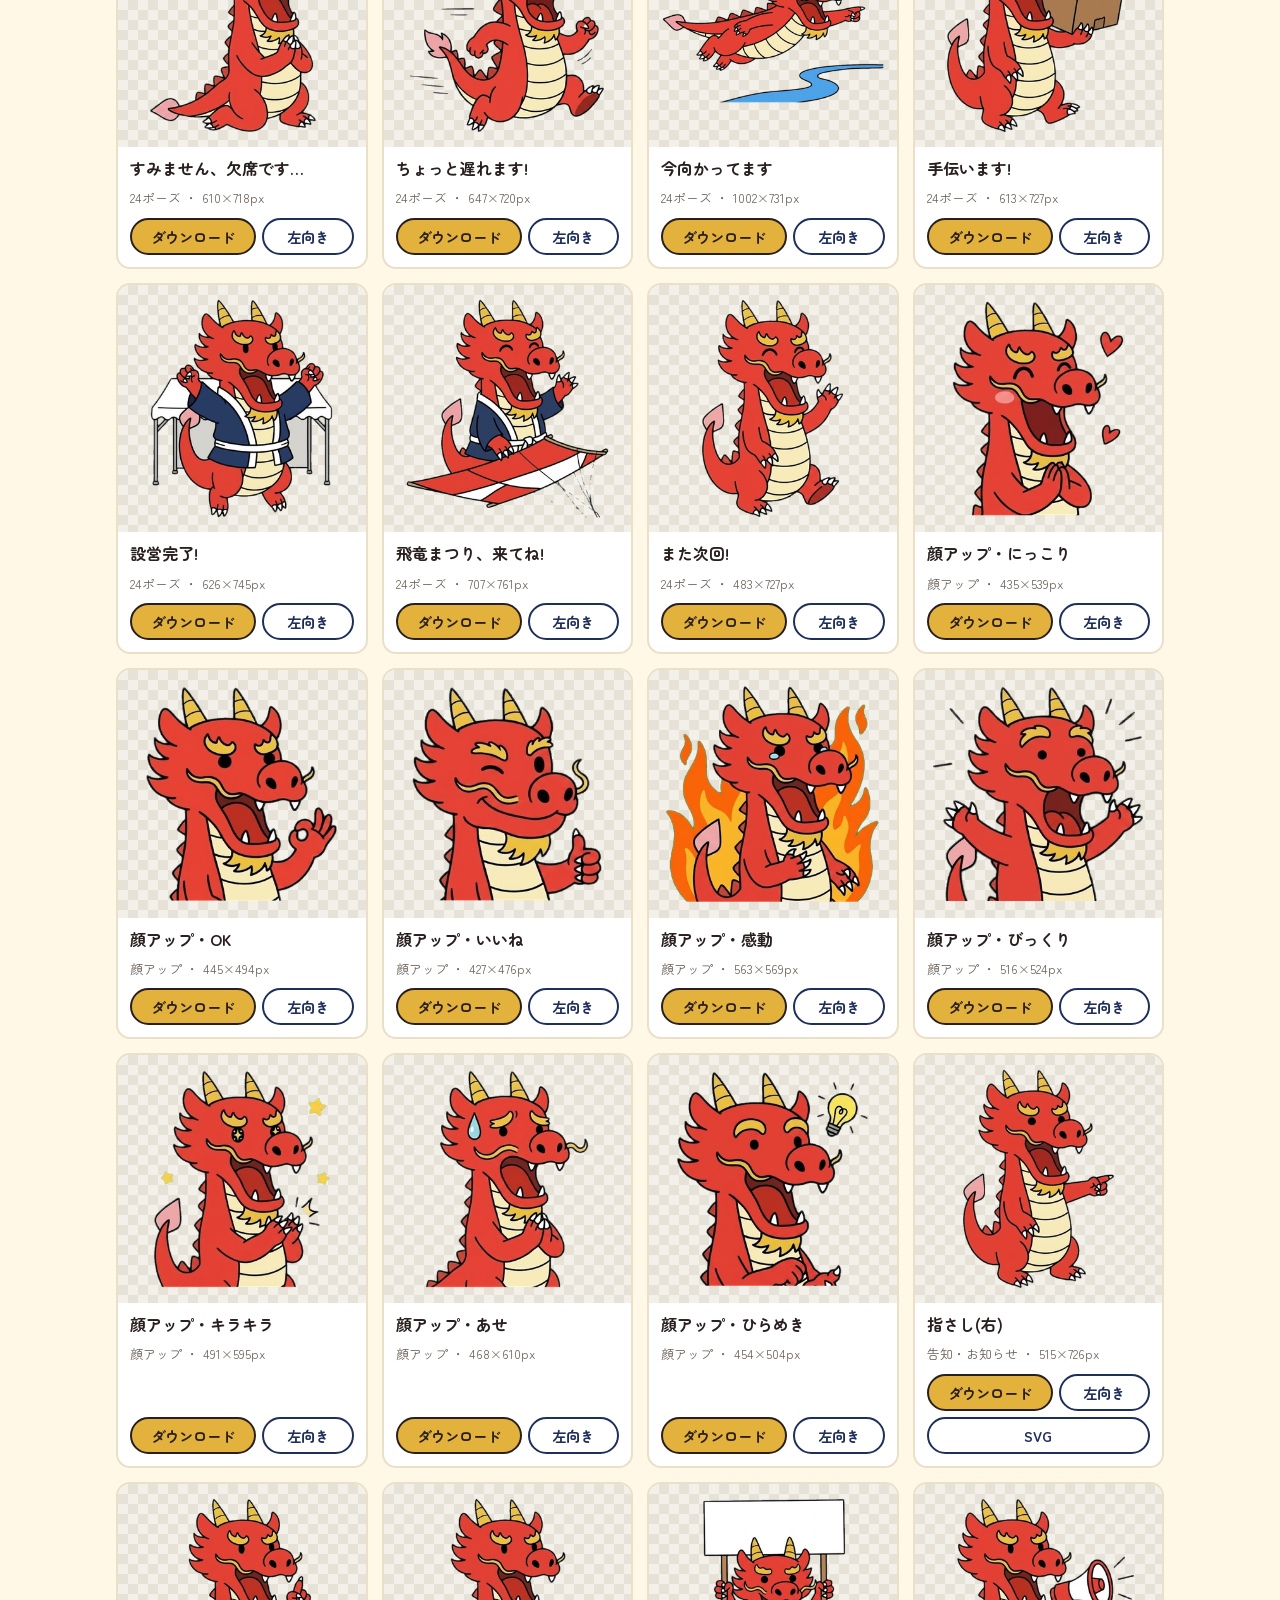
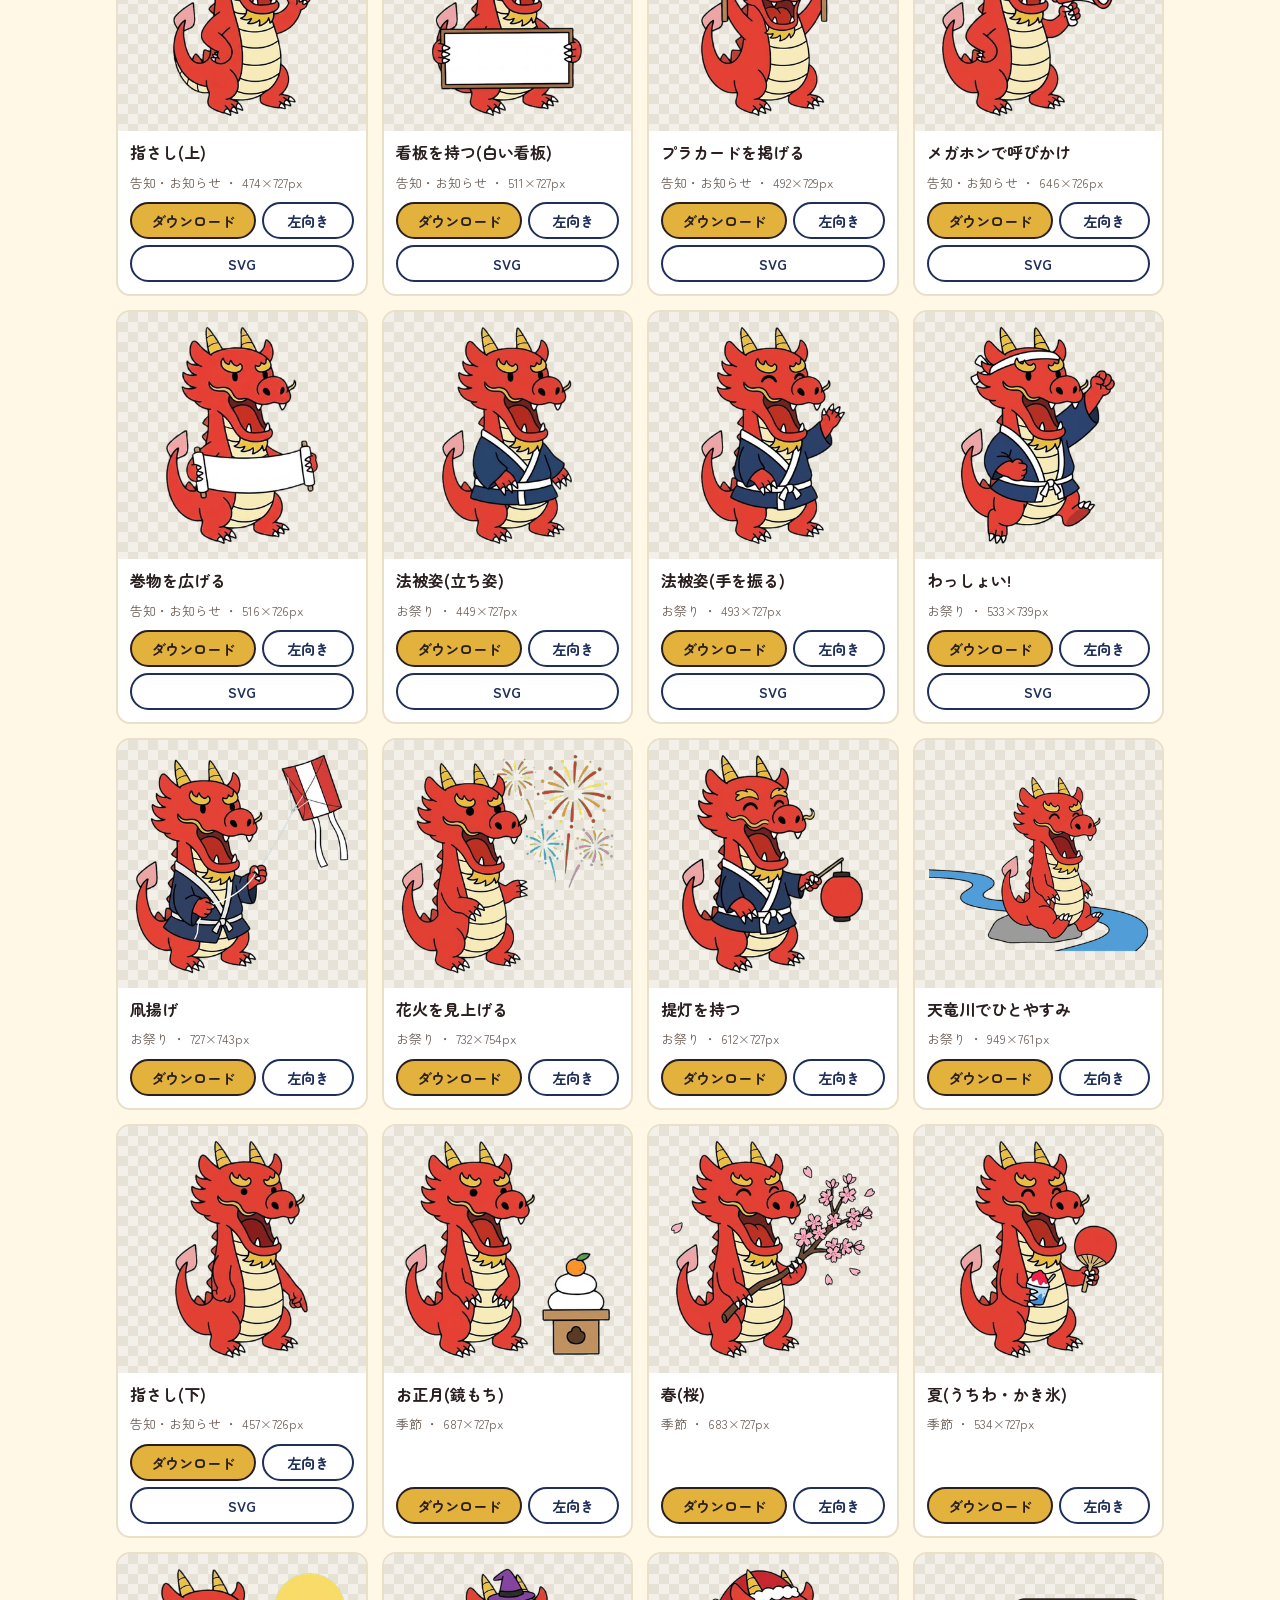
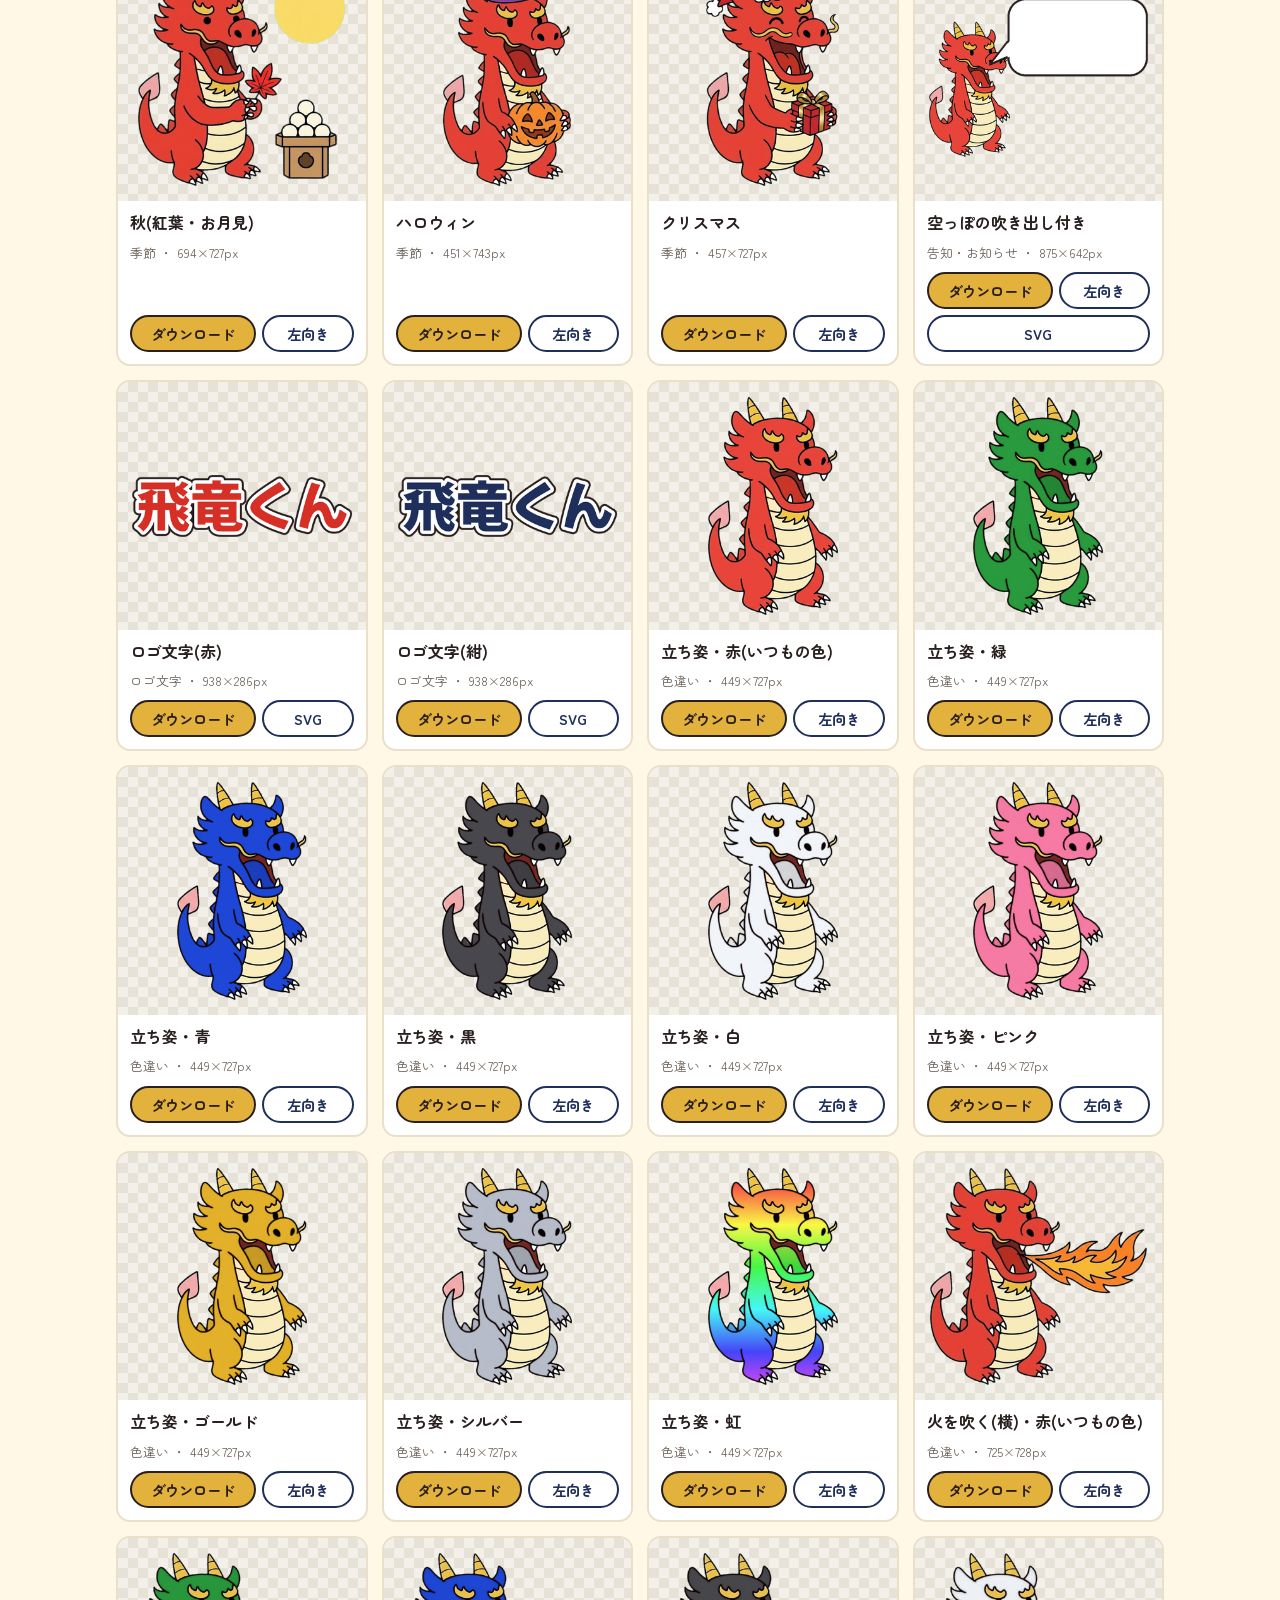
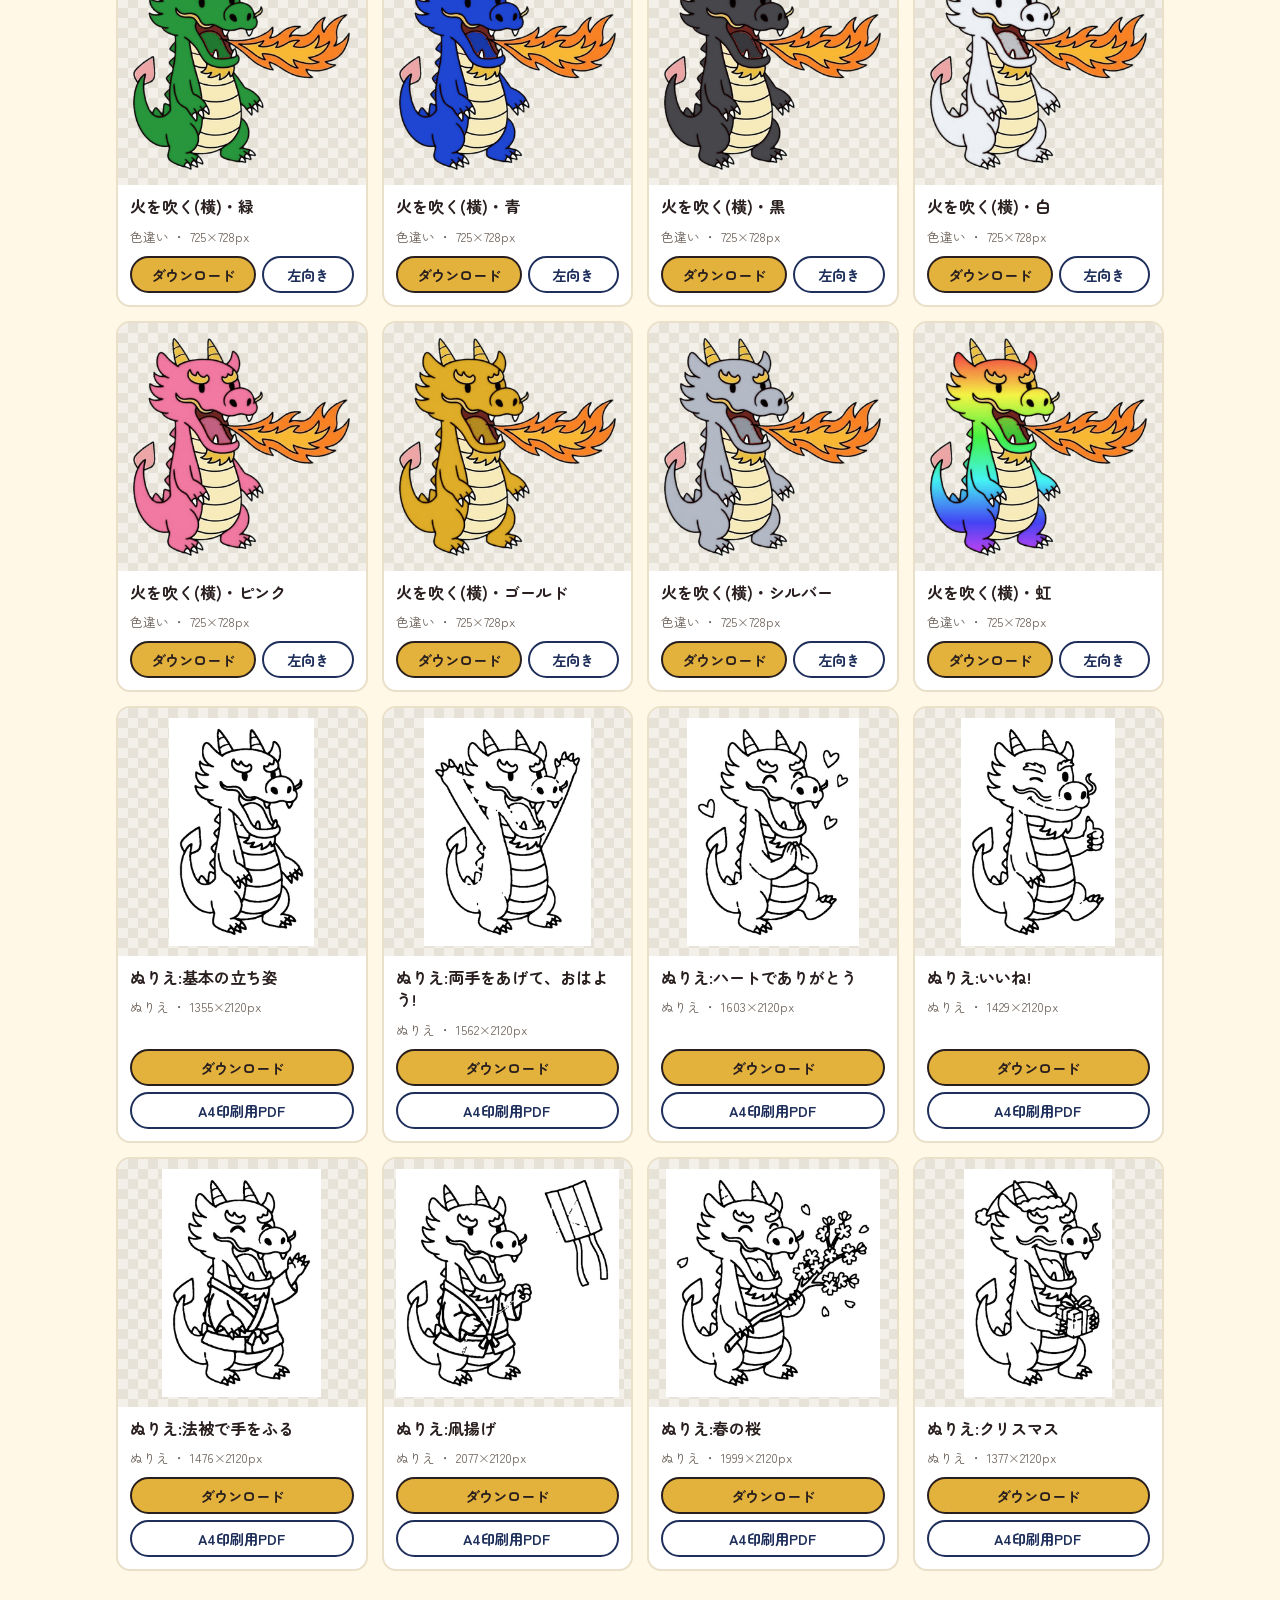
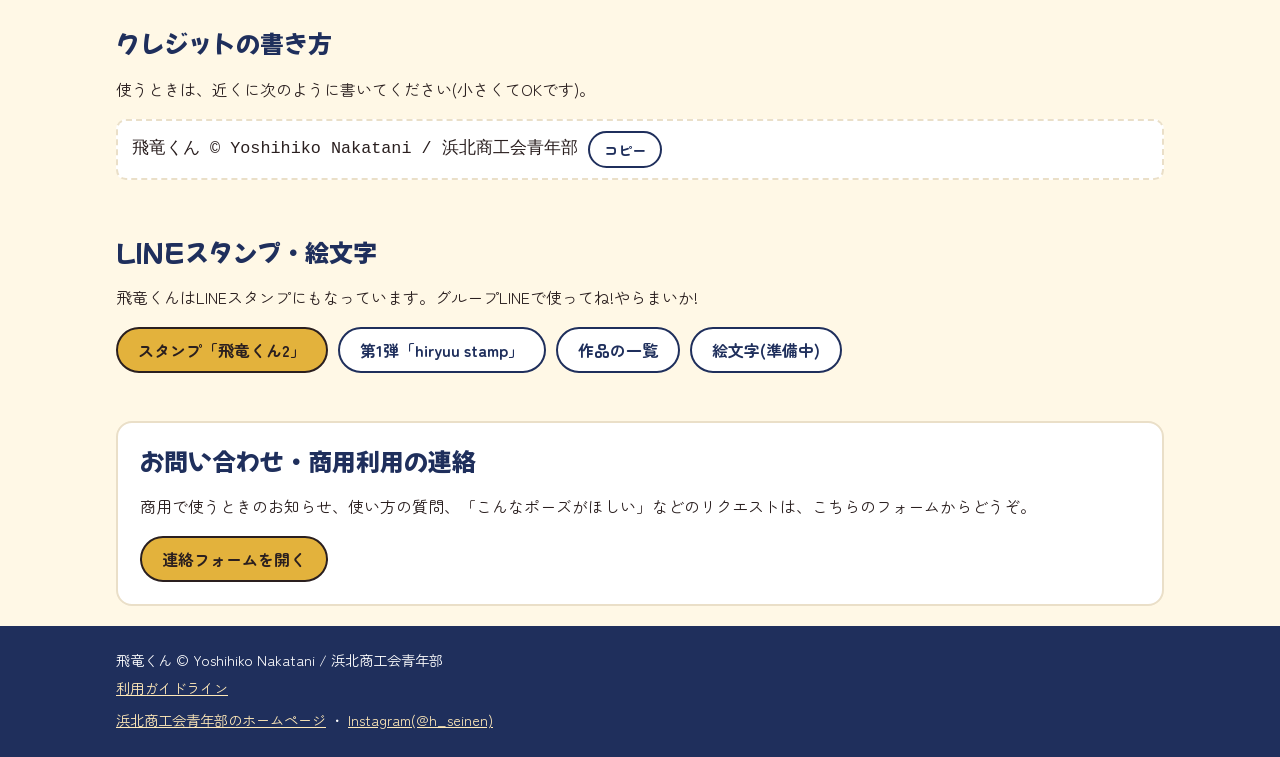
==== commit 7d6e80cf: "メンテナンス中の表示をやめて、素材サイトを公開に戻す Co-Authored-By: Claude Opus 5.5 <noreply@anthropic.com>" ====
--- a/index.html
+++ b/index.html
@@ -33,24 +33,95 @@
 </script>
 </head>
 <body>
-<header class="hero" style="min-height:70vh;display:flex;align-items:center">
+<header class="hero">
   <div class="wrap hero-inner">
     <img class="hero-img" src="materials/kihon/kihon-zenshin.png" alt="飛竜くん" width="260">
     <div>
       <p class="eyebrow">遠州はまきた飛竜まつり × 浜北商工会青年部</p>
-      <h1>ただいま準備中です</h1>
-      <p class="lead">「飛竜くん 素材置き場」は、ただいまメンテナンス中です。<br>もうしばらくお待ちください。</p>
+      <h1>飛竜くん 素材置き場</h1>
+      <p class="lead">飛竜くんのイラストを、チラシ・SNS・グッズなどに<strong>無料で</strong>使えます。<br>背景が透明なので、そのまま貼るだけ。</p>
       <div class="hero-actions">
-        <a class="btn primary" href="https://www.instagram.com/h_seinen/" target="_blank" rel="noopener">青年部のInstagram(@h_seinen)</a>
+        <a class="btn primary" href="#sozai">素材をさがす</a>
+        <a class="btn" href="guideline.html">使う前に読むこと</a>
       </div>
     </div>
   </div>
 </header>
+
+<main class="wrap">
+  <section class="howto">
+    <h2>使い方は3ステップ</h2>
+    <ol class="steps">
+      <li><b>1</b><span>下の一覧から、使いたい飛竜くんを選ぶ</span></li>
+      <li><b>2</b><span>「ダウンロード」を押して保存(左向きもあります。のぼり旗など大きく印刷するときは「SVG」を)</span></li>
+      <li><b>3</b><span>チラシやSNSに貼って、「飛竜くん © Yoshihiko Nakatani / 浜北商工会青年部」と書く</span></li>
+    </ol>
+    <p class="note">お店の商品や販売物など<strong>商用で使うとき</strong>は、使う前に<a href="#contact">連絡フォーム</a>から一言お知らせください。許可を待つ必要はありません。くわしくは<a href="guideline.html">利用ガイドライン</a>へ。</p>
+  </section>
+
+  <section id="sozai">
+    <div class="list-head">
+      <h2>素材一覧</h2>
+      <a class="btn small" href="hiryukun-sozai-all.zip" download>全部まとめてダウンロード(ZIP)</a>
+    </div>
+    <div class="filters" role="tablist" aria-label="カテゴリ">
+      <button data-cat="all" class="on">すべて</button>
+      <button data-cat="kihon">基本</button>
+      <button data-cat="pose">24ポーズ</button>
+      <button data-cat="kao">顔アップ</button>
+      <button data-cat="kokuchi">告知・お知らせ</button>
+      <button data-cat="matsuri">お祭り</button>
+      <button data-cat="kisetsu">季節</button>
+      <button data-cat="iro">色違い</button>
+      <button data-cat="nurie">ぬりえ</button>
+      <button data-cat="logo">ロゴ文字</button>
+    </div>
+    <div class="tags" aria-label="形でしぼりこむ">
+      <span>形:</span>
+      <button data-tag="">指定なし</button>
+      <button data-tag="横長">横長</button>
+      <button data-tag="たて長">たて長</button>
+      <button data-tag="上半身">上半身</button>
+      <button data-tag="法被">法被</button>
+      <button data-tag="火を吹く">火を吹く</button>
+      <button data-tag="文字入れOK">文字を入れられる</button>
+      <button data-tag="SVG">SVGあり(大きく印刷)</button>
+    </div>
+    <p class="count" id="count"></p>
+    <div class="grid" id="grid"></div>
+  </section>
+
+  <section class="credit">
+    <h2>クレジットの書き方</h2>
+    <p>使うときは、近くに次のように書いてください(小さくてOKです)。</p>
+    <div class="copybox"><code id="credit">飛竜くん © Yoshihiko Nakatani / 浜北商工会青年部</code><button class="btn small" id="copy">コピー</button></div>
+  </section>
+
+  <section class="line">
+    <h2>LINEスタンプ・絵文字</h2>
+    <p>飛竜くんはLINEスタンプにもなっています。グループLINEで使ってね!やらまいか!</p>
+    <div class="hero-actions">
+      <a class="btn primary" href="https://store.line.me/stickershop/product/37487930/ja" target="_blank" rel="noopener">スタンプ「飛竜くん2」</a>
+      <a class="btn" href="https://store.line.me/stickershop/product/31563032/ja" target="_blank" rel="noopener">第1弾「hiryuu stamp」</a>
+      <a class="btn" href="https://store.line.me/stickershop/author/5132241/ja" target="_blank" rel="noopener">作品の一覧</a>
+      <a class="btn" id="emoji-link" href="https://store.line.me/search/ja?q=%E9%A3%9B%E7%AB%9C%E3%81%8F%E3%82%93" target="_blank" rel="noopener">絵文字(準備中)</a>
+    </div>
+  </section>
+
+  <section id="contact" class="contact">
+    <h2>お問い合わせ・商用利用の連絡</h2>
+    <p>商用で使うときのお知らせ、使い方の質問、「こんなポーズがほしい」などのリクエストは、こちらのフォームからどうぞ。</p>
+    <a class="btn primary" id="form-link" href="https://docs.google.com/forms/d/e/1FAIpQLSes2fuaTgv_qQfZBAgCQHCN-PmA1UAq8aOedmztx8B8Lfzpgg/viewform" target="_blank" rel="noopener">連絡フォームを開く</a>
+  </section>
+</main>
+
 <footer>
   <div class="wrap">
     <p>飛竜くん © Yoshihiko Nakatani / 浜北商工会青年部</p>
-    <p class="links"><a href="https://seinenbu.hamakita-shokokai.com/" target="_blank" rel="noopener">浜北商工会青年部のホームページ</a></p>
+    <p><a href="guideline.html">利用ガイドライン</a></p>
+    <p class="links"><a href="https://seinenbu.hamakita-shokokai.com/" target="_blank" rel="noopener">浜北商工会青年部のホームページ</a> ・ <a href="https://www.instagram.com/h_seinen/" target="_blank" rel="noopener">Instagram(@h_seinen)</a></p>
   </div>
 </footer>
+<script src="assets/app.js"></script>
 </body>
 </html>
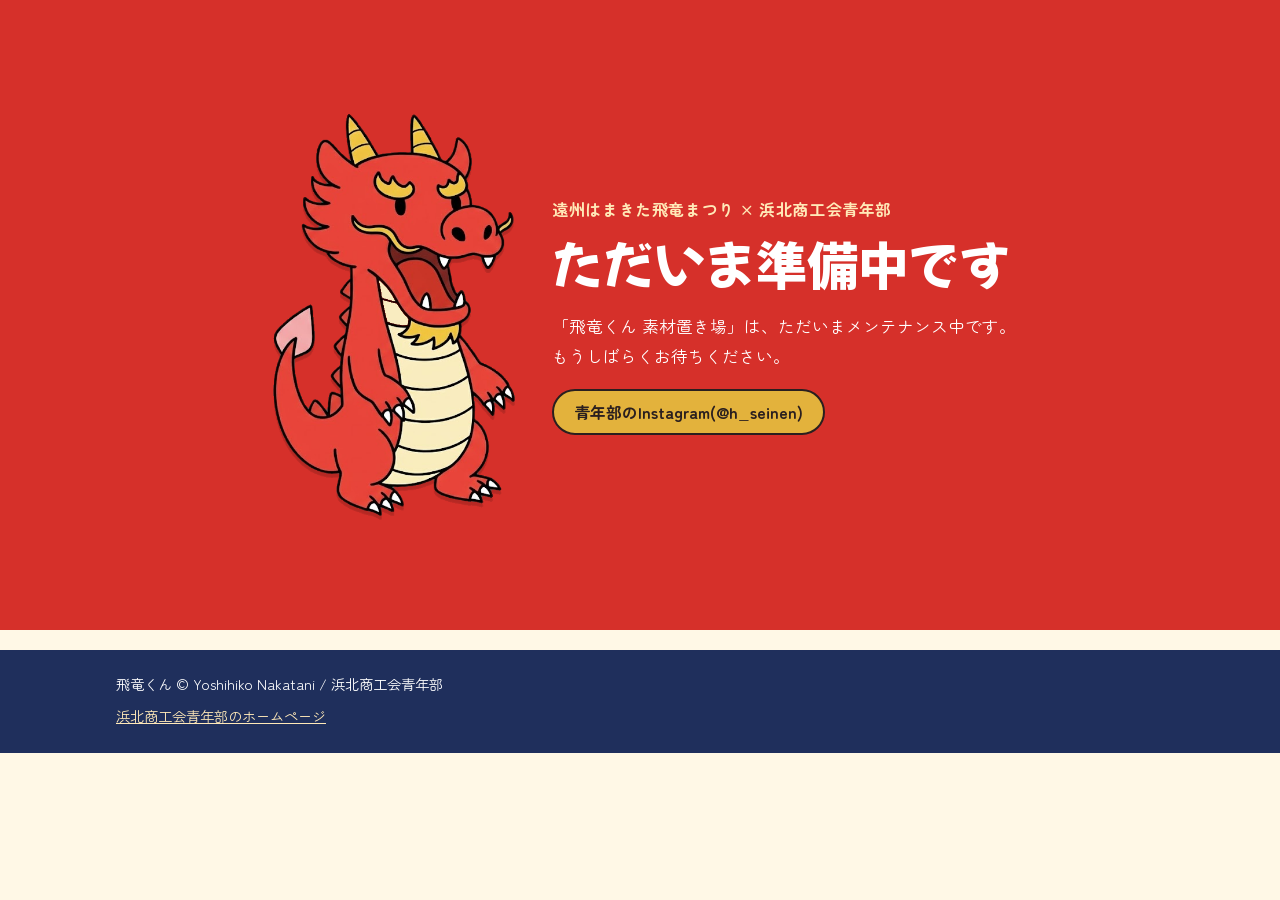
==== commit 5bf39028: "予約どおり、ふたたびメンテナンス中の表示にする Co-Authored-By: Claude Opus 5.5 <noreply@anthropic.com>" ====
--- a/index.html
+++ b/index.html
@@ -33,95 +33,24 @@
 </script>
 </head>
 <body>
-<header class="hero">
+<header class="hero" style="min-height:70vh;display:flex;align-items:center">
   <div class="wrap hero-inner">
     <img class="hero-img" src="materials/kihon/kihon-zenshin.png" alt="飛竜くん" width="260">
     <div>
       <p class="eyebrow">遠州はまきた飛竜まつり × 浜北商工会青年部</p>
-      <h1>飛竜くん 素材置き場</h1>
-      <p class="lead">飛竜くんのイラストを、チラシ・SNS・グッズなどに<strong>無料で</strong>使えます。<br>背景が透明なので、そのまま貼るだけ。</p>
+      <h1>ただいま準備中です</h1>
+      <p class="lead">「飛竜くん 素材置き場」は、ただいまメンテナンス中です。<br>もうしばらくお待ちください。</p>
       <div class="hero-actions">
-        <a class="btn primary" href="#sozai">素材をさがす</a>
-        <a class="btn" href="guideline.html">使う前に読むこと</a>
+        <a class="btn primary" href="https://www.instagram.com/h_seinen/" target="_blank" rel="noopener">青年部のInstagram(@h_seinen)</a>
       </div>
     </div>
   </div>
 </header>
-
-<main class="wrap">
-  <section class="howto">
-    <h2>使い方は3ステップ</h2>
-    <ol class="steps">
-      <li><b>1</b><span>下の一覧から、使いたい飛竜くんを選ぶ</span></li>
-      <li><b>2</b><span>「ダウンロード」を押して保存(左向きもあります。のぼり旗など大きく印刷するときは「SVG」を)</span></li>
-      <li><b>3</b><span>チラシやSNSに貼って、「飛竜くん © Yoshihiko Nakatani / 浜北商工会青年部」と書く</span></li>
-    </ol>
-    <p class="note">お店の商品や販売物など<strong>商用で使うとき</strong>は、使う前に<a href="#contact">連絡フォーム</a>から一言お知らせください。許可を待つ必要はありません。くわしくは<a href="guideline.html">利用ガイドライン</a>へ。</p>
-  </section>
-
-  <section id="sozai">
-    <div class="list-head">
-      <h2>素材一覧</h2>
-      <a class="btn small" href="hiryukun-sozai-all.zip" download>全部まとめてダウンロード(ZIP)</a>
-    </div>
-    <div class="filters" role="tablist" aria-label="カテゴリ">
-      <button data-cat="all" class="on">すべて</button>
-      <button data-cat="kihon">基本</button>
-      <button data-cat="pose">24ポーズ</button>
-      <button data-cat="kao">顔アップ</button>
-      <button data-cat="kokuchi">告知・お知らせ</button>
-      <button data-cat="matsuri">お祭り</button>
-      <button data-cat="kisetsu">季節</button>
-      <button data-cat="iro">色違い</button>
-      <button data-cat="nurie">ぬりえ</button>
-      <button data-cat="logo">ロゴ文字</button>
-    </div>
-    <div class="tags" aria-label="形でしぼりこむ">
-      <span>形:</span>
-      <button data-tag="">指定なし</button>
-      <button data-tag="横長">横長</button>
-      <button data-tag="たて長">たて長</button>
-      <button data-tag="上半身">上半身</button>
-      <button data-tag="法被">法被</button>
-      <button data-tag="火を吹く">火を吹く</button>
-      <button data-tag="文字入れOK">文字を入れられる</button>
-      <button data-tag="SVG">SVGあり(大きく印刷)</button>
-    </div>
-    <p class="count" id="count"></p>
-    <div class="grid" id="grid"></div>
-  </section>
-
-  <section class="credit">
-    <h2>クレジットの書き方</h2>
-    <p>使うときは、近くに次のように書いてください(小さくてOKです)。</p>
-    <div class="copybox"><code id="credit">飛竜くん © Yoshihiko Nakatani / 浜北商工会青年部</code><button class="btn small" id="copy">コピー</button></div>
-  </section>
-
-  <section class="line">
-    <h2>LINEスタンプ・絵文字</h2>
-    <p>飛竜くんはLINEスタンプにもなっています。グループLINEで使ってね!やらまいか!</p>
-    <div class="hero-actions">
-      <a class="btn primary" href="https://store.line.me/stickershop/product/37487930/ja" target="_blank" rel="noopener">スタンプ「飛竜くん2」</a>
-      <a class="btn" href="https://store.line.me/stickershop/product/31563032/ja" target="_blank" rel="noopener">第1弾「hiryuu stamp」</a>
-      <a class="btn" href="https://store.line.me/stickershop/author/5132241/ja" target="_blank" rel="noopener">作品の一覧</a>
-      <a class="btn" id="emoji-link" href="https://store.line.me/search/ja?q=%E9%A3%9B%E7%AB%9C%E3%81%8F%E3%82%93" target="_blank" rel="noopener">絵文字(準備中)</a>
-    </div>
-  </section>
-
-  <section id="contact" class="contact">
-    <h2>お問い合わせ・商用利用の連絡</h2>
-    <p>商用で使うときのお知らせ、使い方の質問、「こんなポーズがほしい」などのリクエストは、こちらのフォームからどうぞ。</p>
-    <a class="btn primary" id="form-link" href="https://docs.google.com/forms/d/e/1FAIpQLSes2fuaTgv_qQfZBAgCQHCN-PmA1UAq8aOedmztx8B8Lfzpgg/viewform" target="_blank" rel="noopener">連絡フォームを開く</a>
-  </section>
-</main>
-
 <footer>
   <div class="wrap">
     <p>飛竜くん © Yoshihiko Nakatani / 浜北商工会青年部</p>
-    <p><a href="guideline.html">利用ガイドライン</a></p>
-    <p class="links"><a href="https://seinenbu.hamakita-shokokai.com/" target="_blank" rel="noopener">浜北商工会青年部のホームページ</a> ・ <a href="https://www.instagram.com/h_seinen/" target="_blank" rel="noopener">Instagram(@h_seinen)</a></p>
+    <p class="links"><a href="https://seinenbu.hamakita-shokokai.com/" target="_blank" rel="noopener">浜北商工会青年部のホームページ</a></p>
   </div>
 </footer>
-<script src="assets/app.js"></script>
 </body>
 </html>
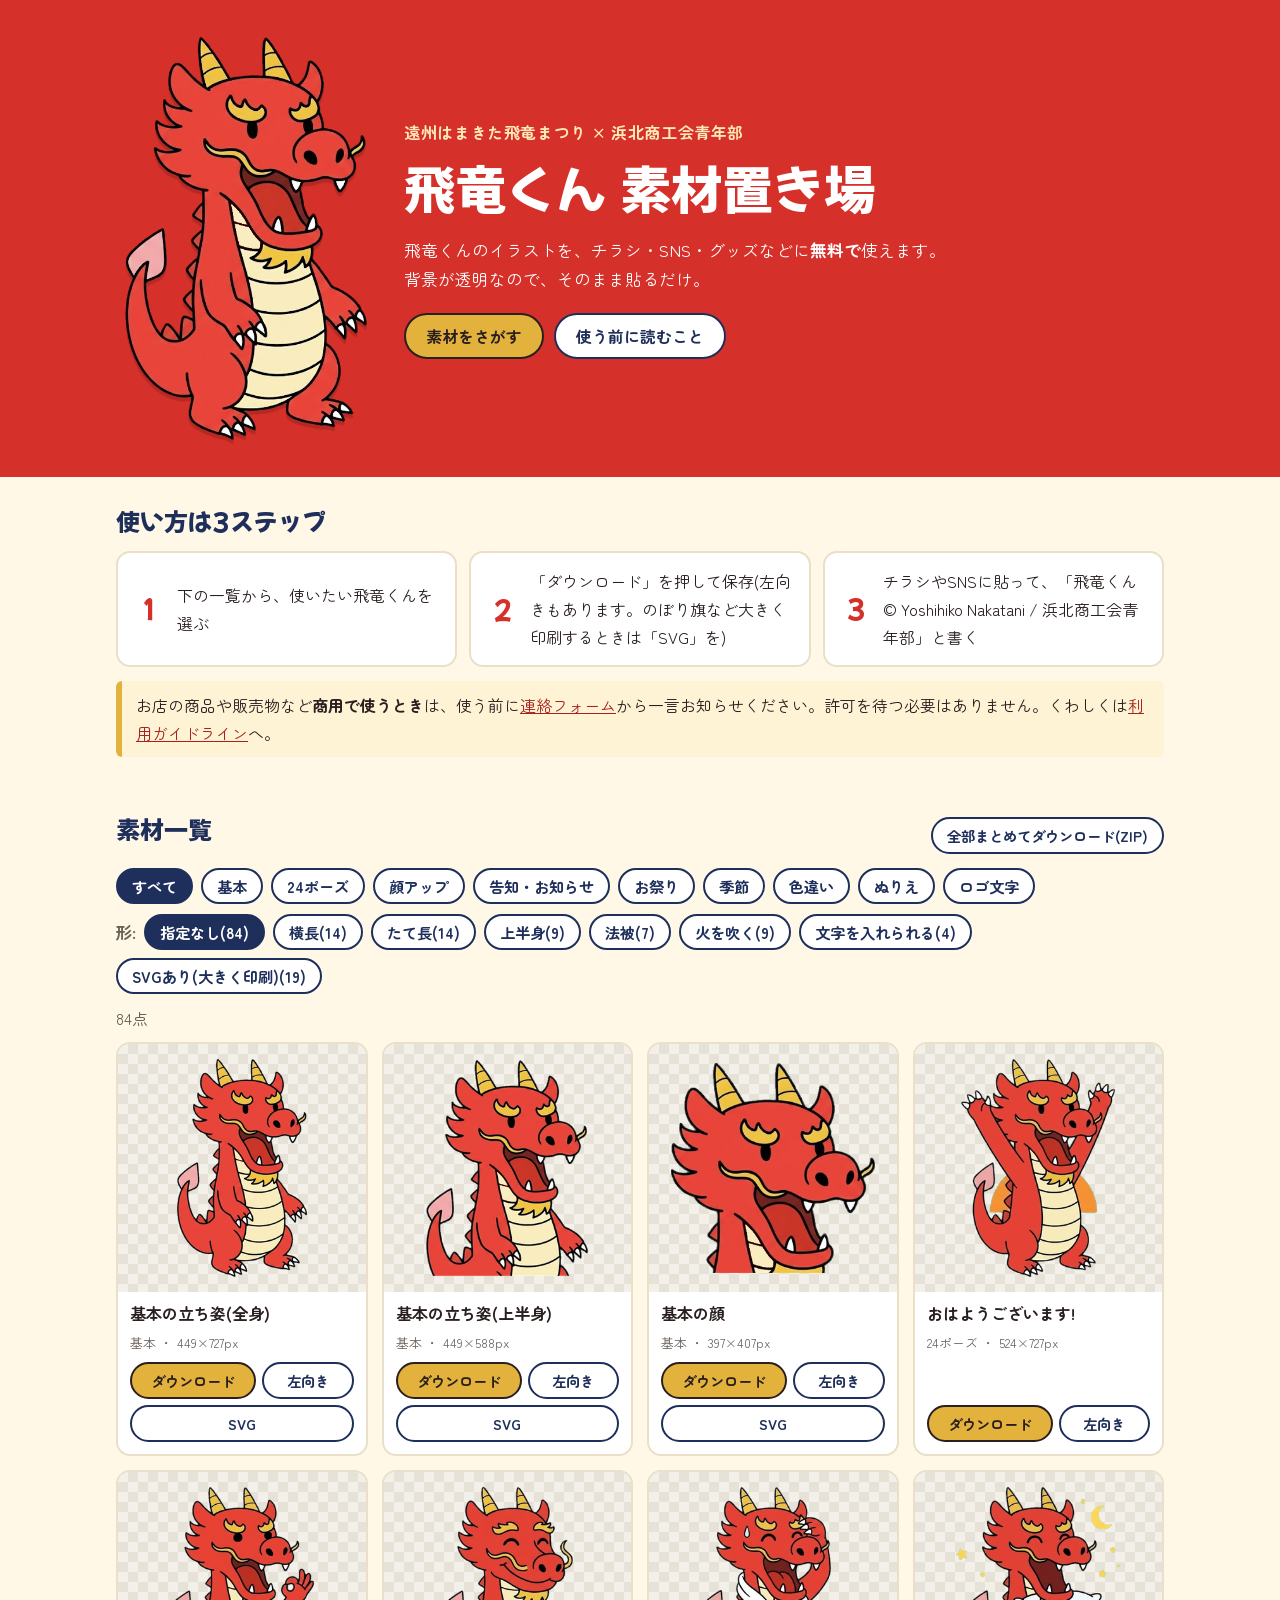
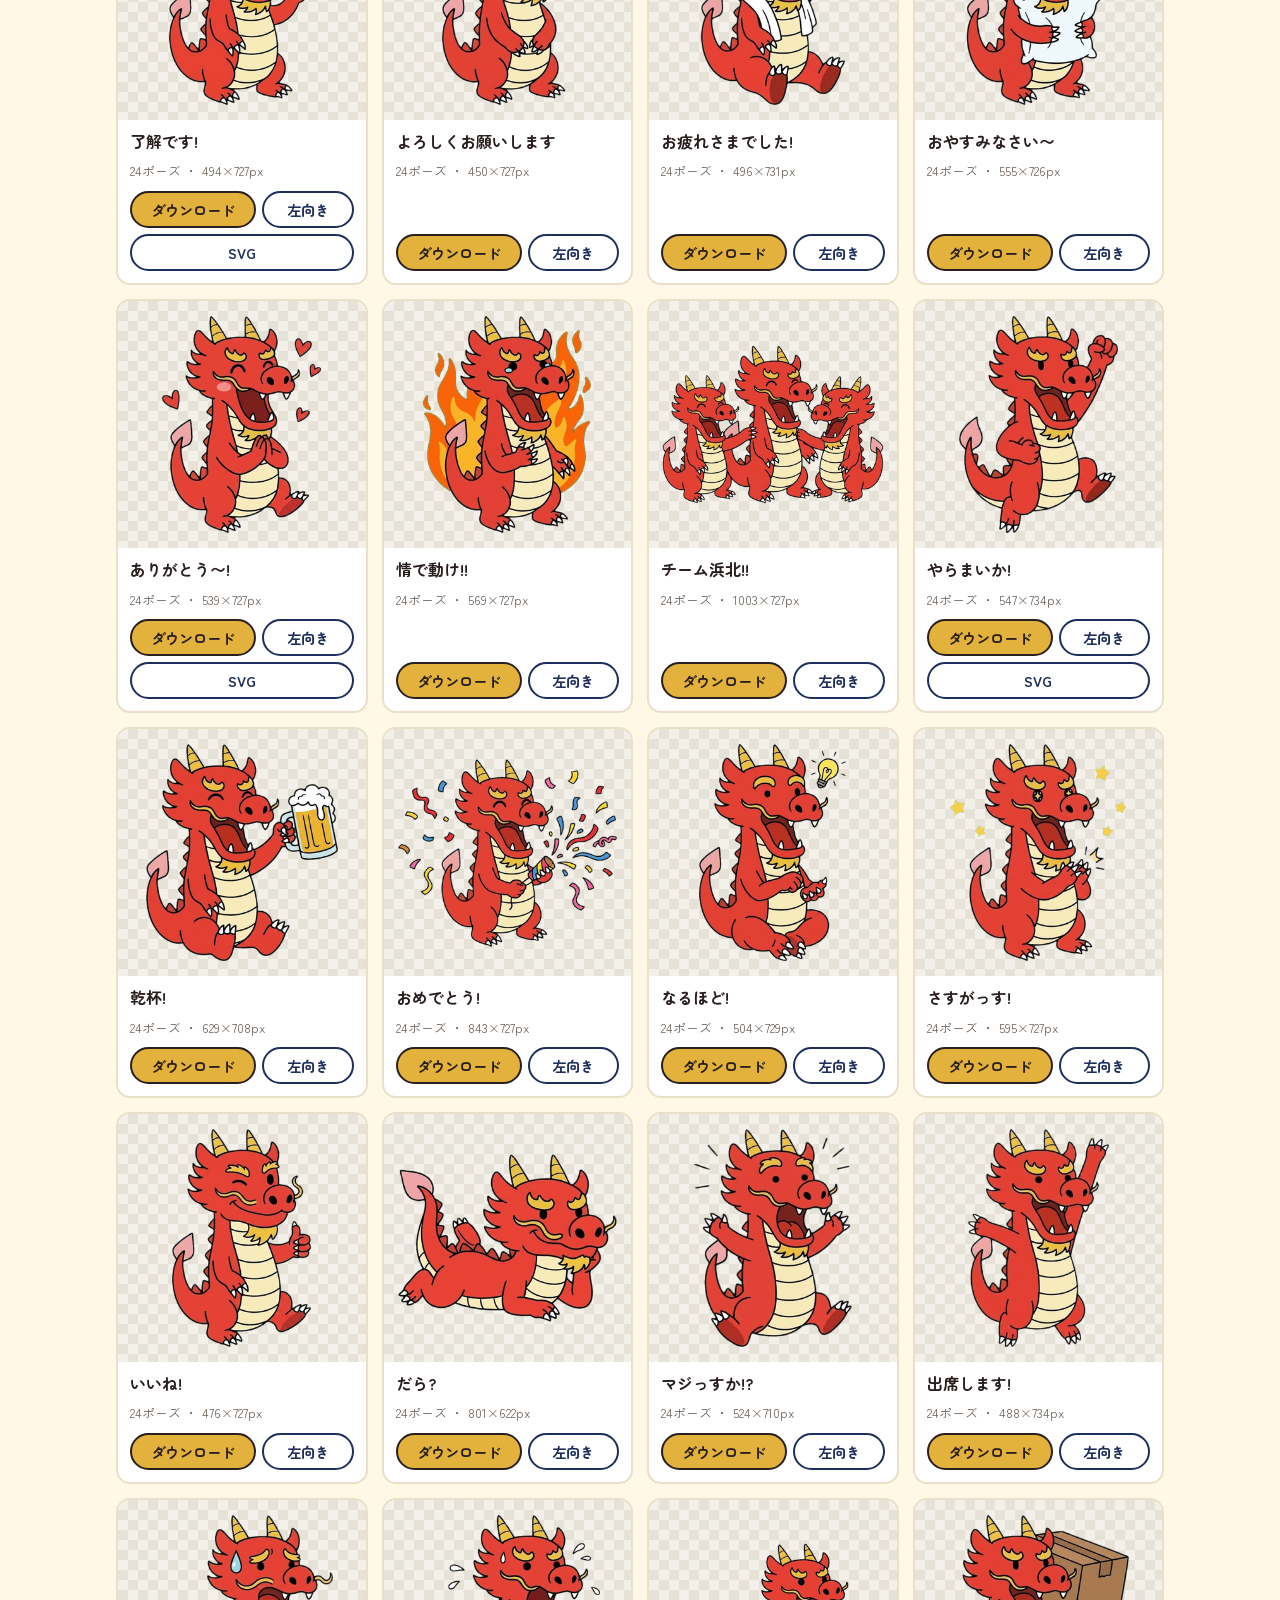
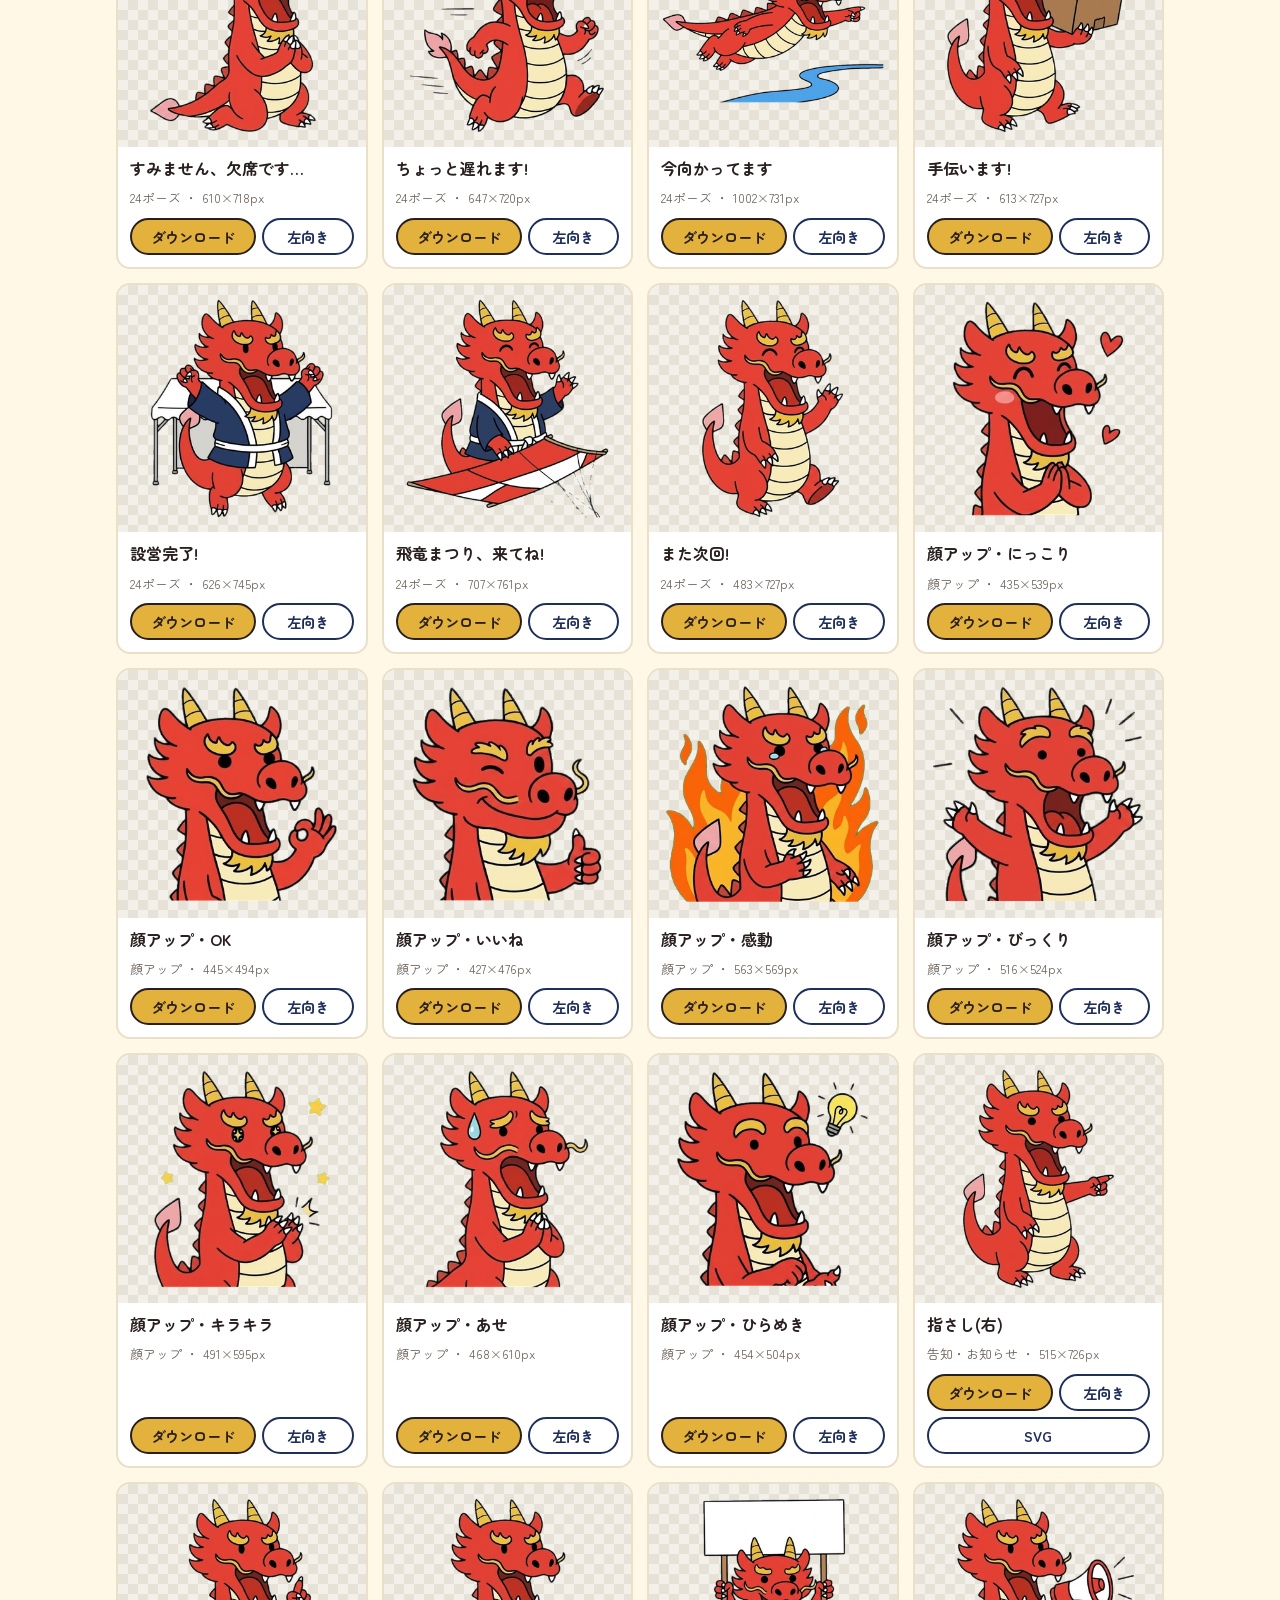
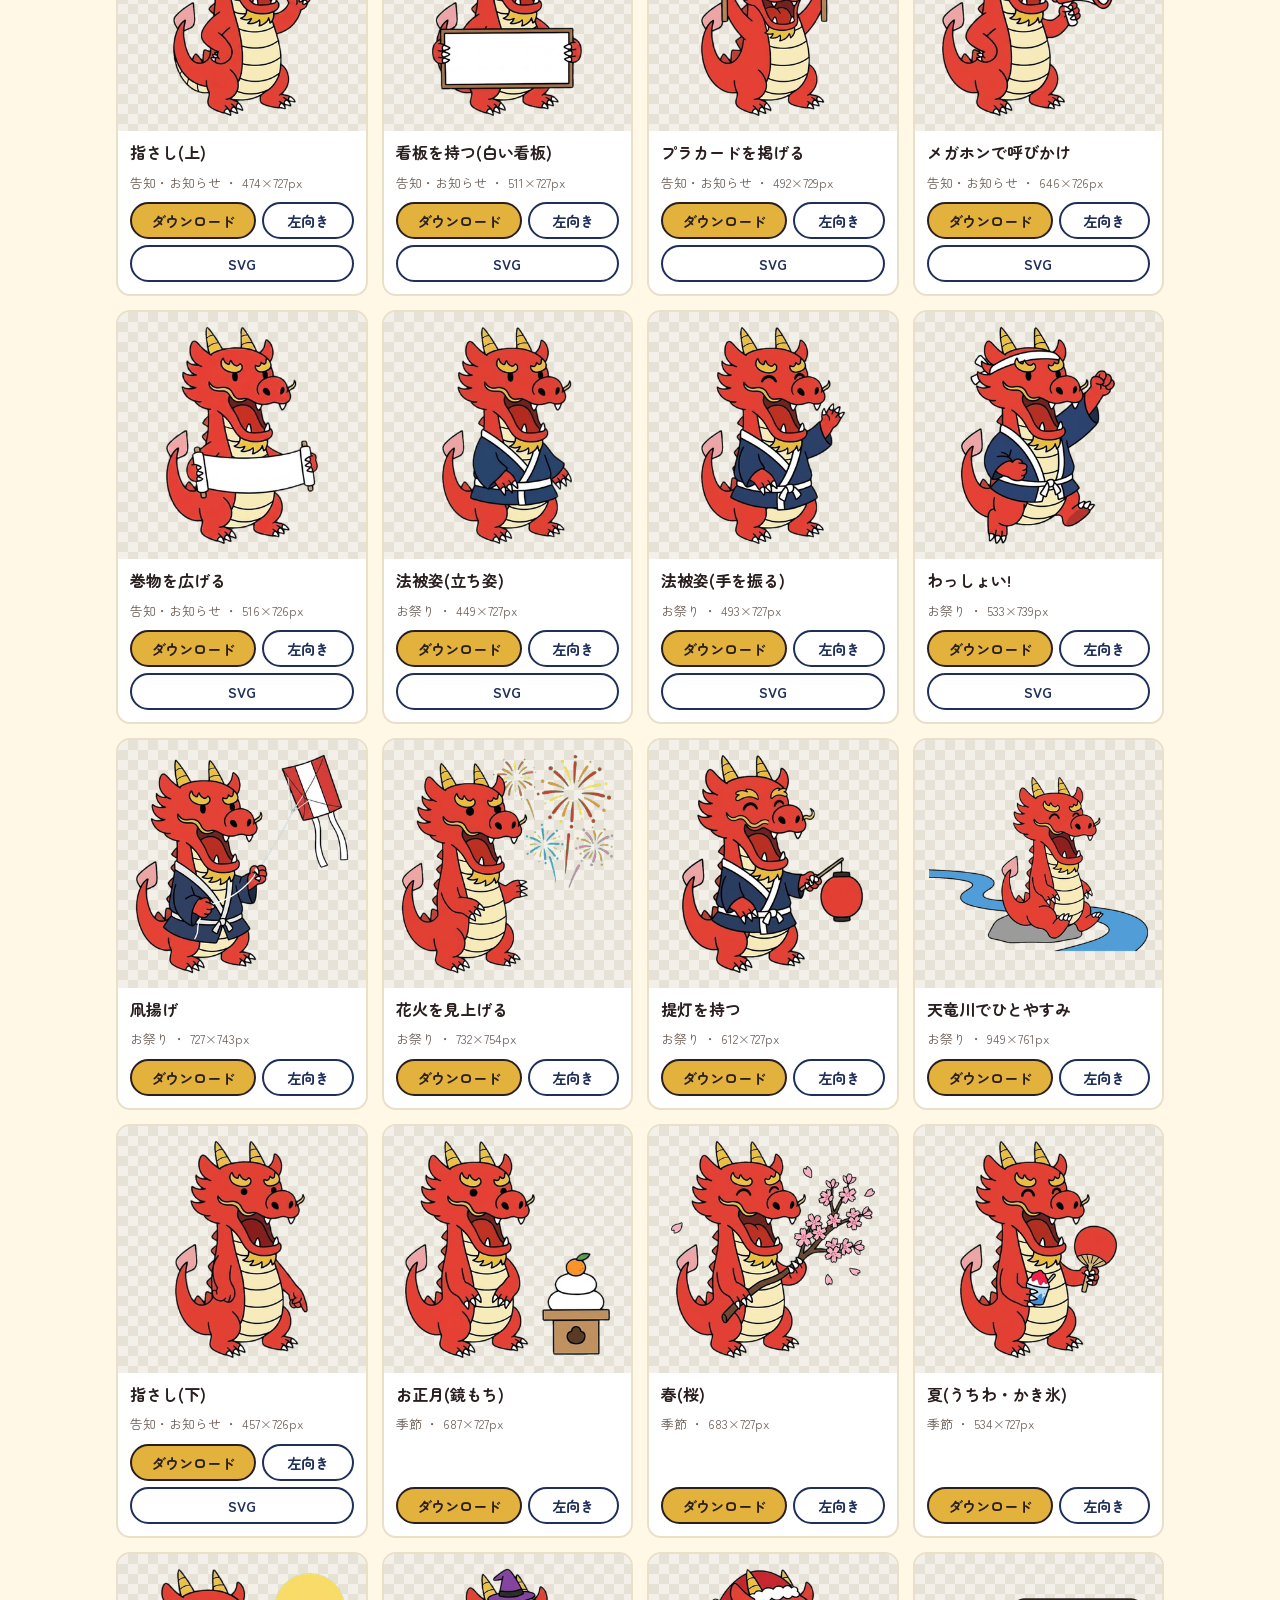
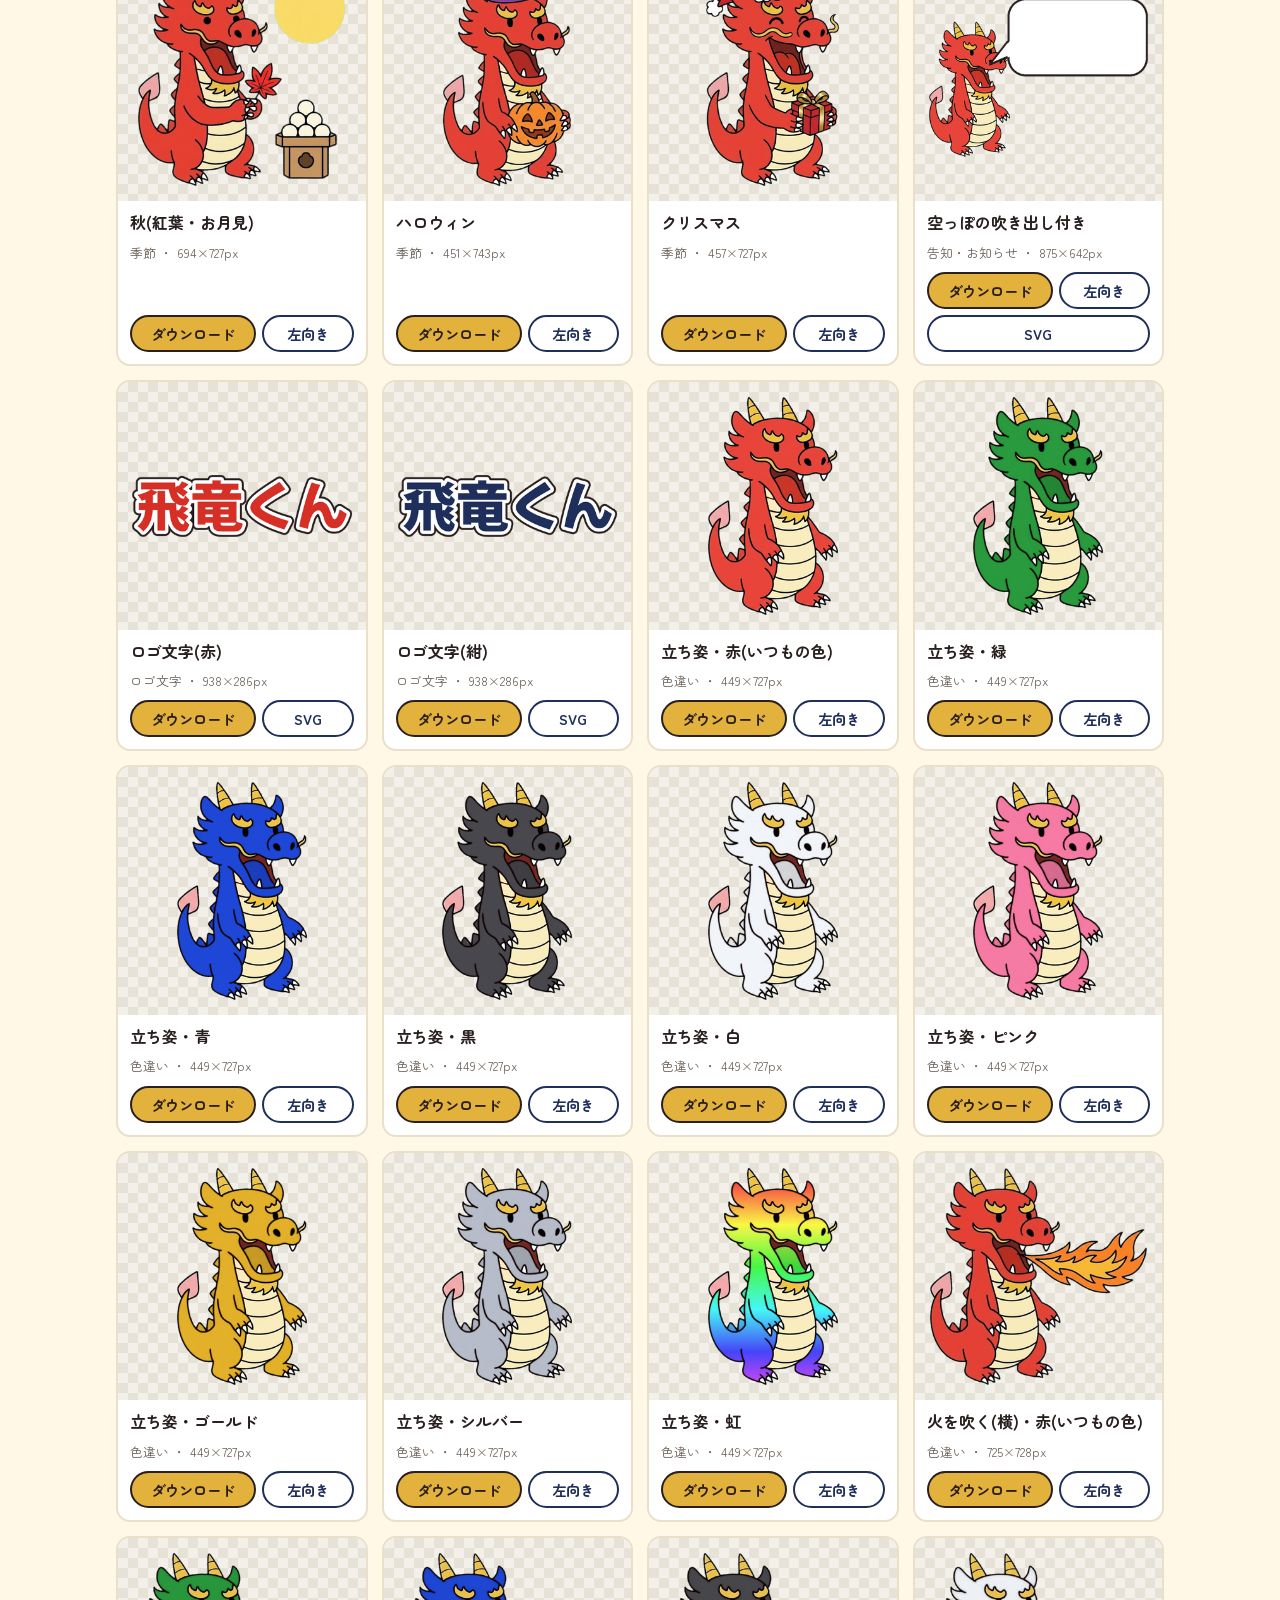
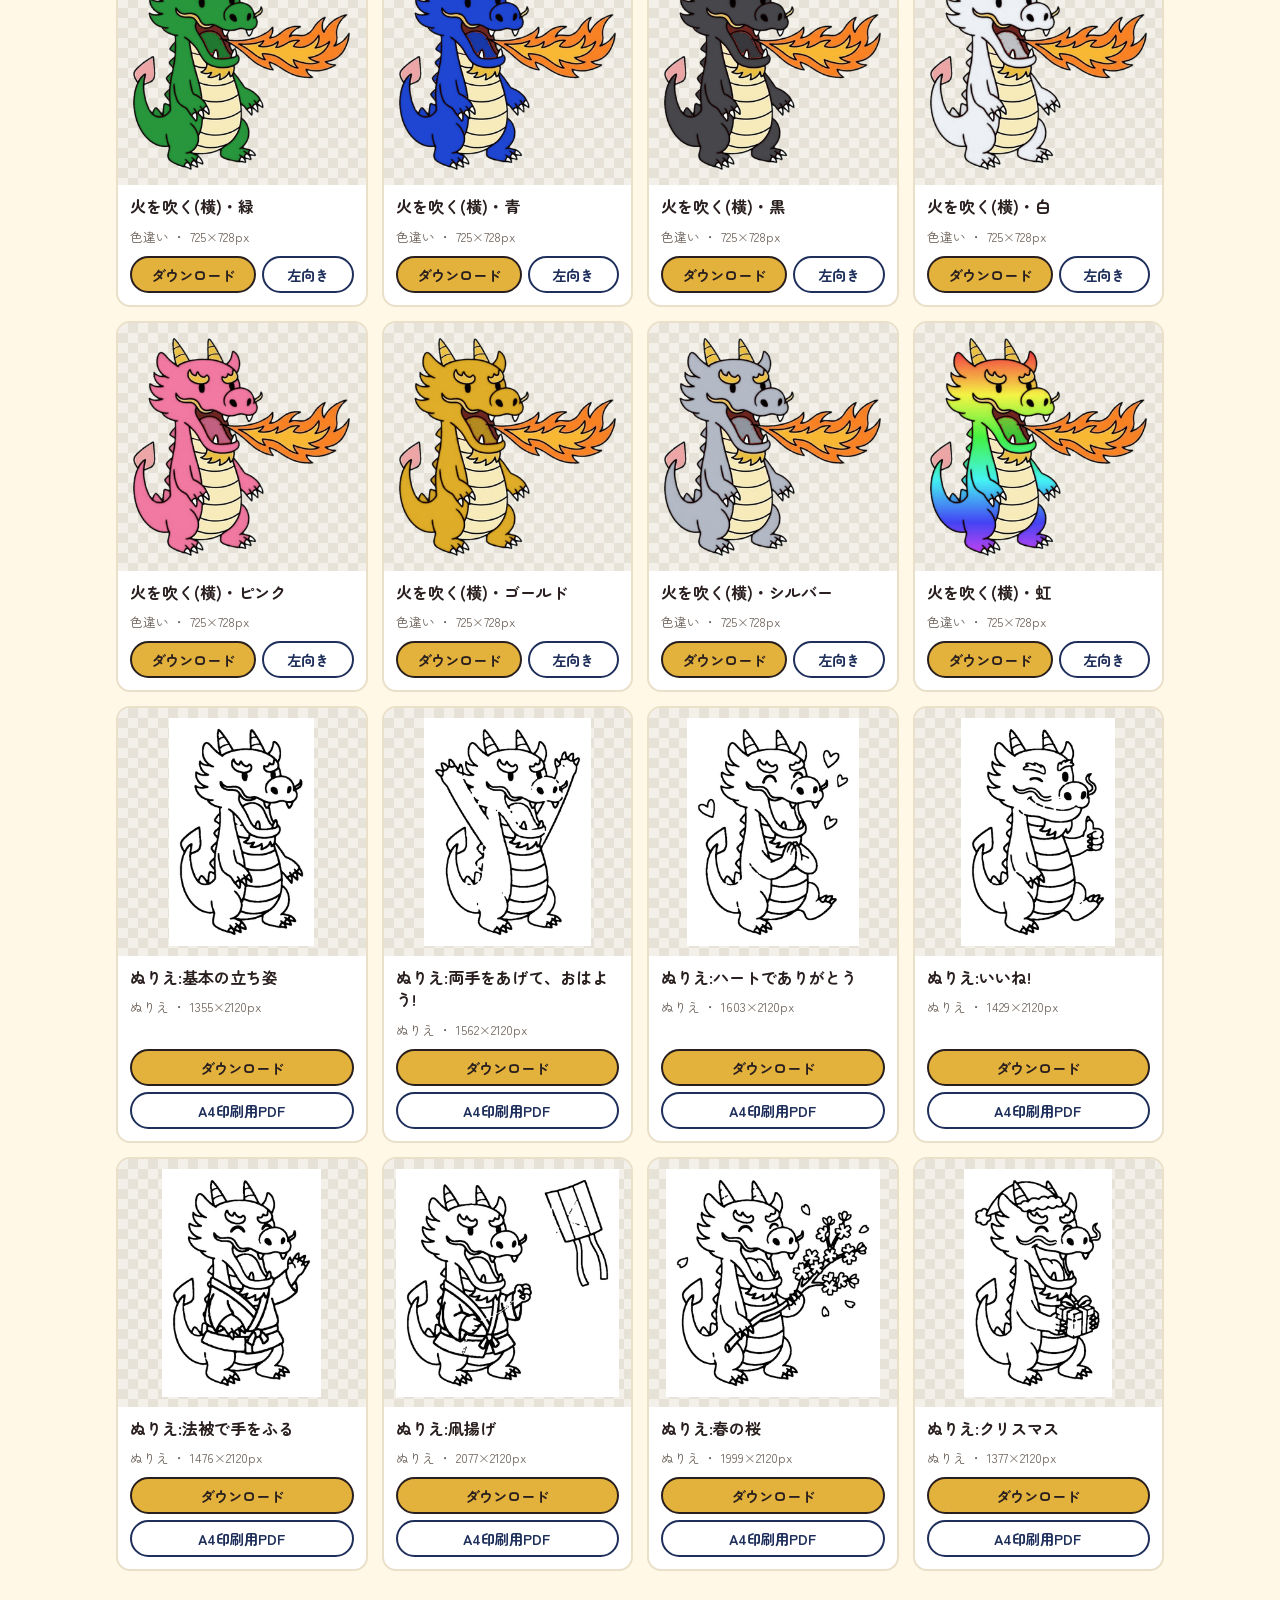
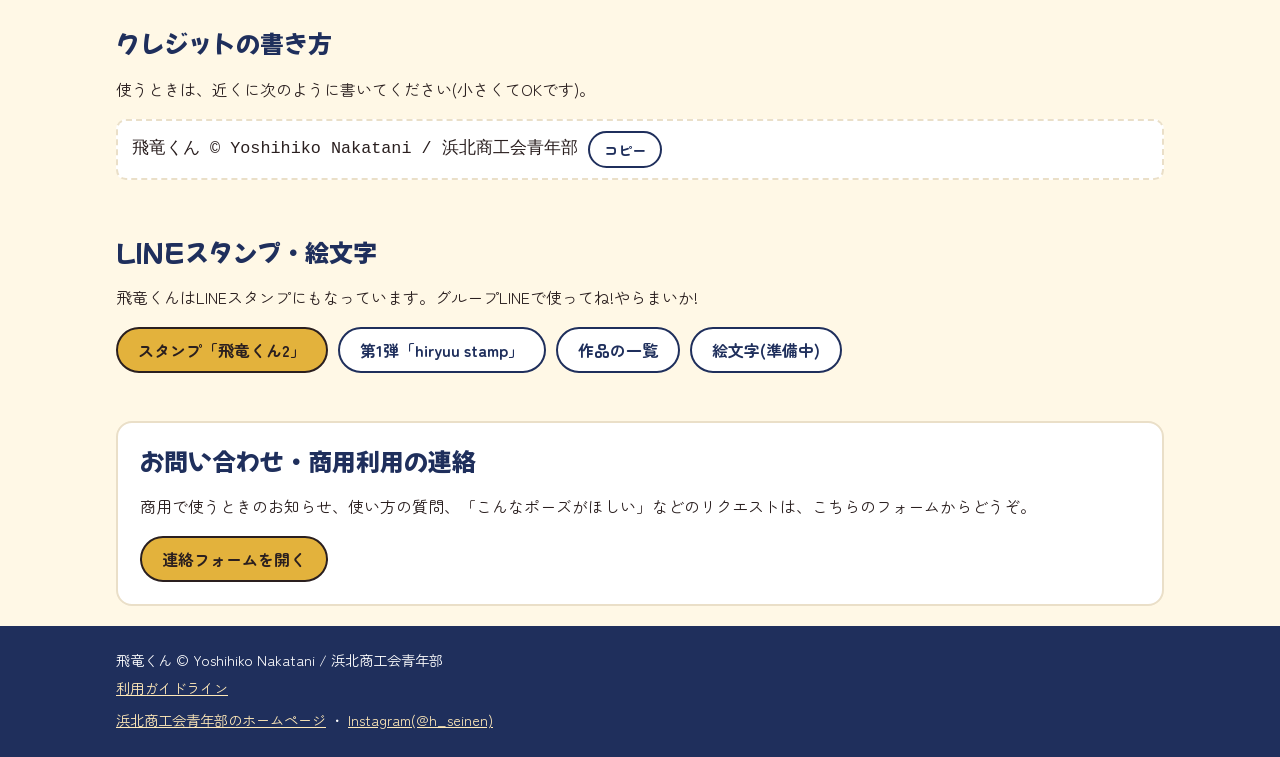
==== commit daf55284: "予約どおり、素材サイトを公開に戻す Co-Authored-By: Claude Opus 5.5 <noreply@anthropic.com>" ====
--- a/index.html
+++ b/index.html
@@ -33,24 +33,95 @@
 </script>
 </head>
 <body>
-<header class="hero" style="min-height:70vh;display:flex;align-items:center">
+<header class="hero">
   <div class="wrap hero-inner">
     <img class="hero-img" src="materials/kihon/kihon-zenshin.png" alt="飛竜くん" width="260">
     <div>
       <p class="eyebrow">遠州はまきた飛竜まつり × 浜北商工会青年部</p>
-      <h1>ただいま準備中です</h1>
-      <p class="lead">「飛竜くん 素材置き場」は、ただいまメンテナンス中です。<br>もうしばらくお待ちください。</p>
+      <h1>飛竜くん 素材置き場</h1>
+      <p class="lead">飛竜くんのイラストを、チラシ・SNS・グッズなどに<strong>無料で</strong>使えます。<br>背景が透明なので、そのまま貼るだけ。</p>
       <div class="hero-actions">
-        <a class="btn primary" href="https://www.instagram.com/h_seinen/" target="_blank" rel="noopener">青年部のInstagram(@h_seinen)</a>
+        <a class="btn primary" href="#sozai">素材をさがす</a>
+        <a class="btn" href="guideline.html">使う前に読むこと</a>
       </div>
     </div>
   </div>
 </header>
+
+<main class="wrap">
+  <section class="howto">
+    <h2>使い方は3ステップ</h2>
+    <ol class="steps">
+      <li><b>1</b><span>下の一覧から、使いたい飛竜くんを選ぶ</span></li>
+      <li><b>2</b><span>「ダウンロード」を押して保存(左向きもあります。のぼり旗など大きく印刷するときは「SVG」を)</span></li>
+      <li><b>3</b><span>チラシやSNSに貼って、「飛竜くん © Yoshihiko Nakatani / 浜北商工会青年部」と書く</span></li>
+    </ol>
+    <p class="note">お店の商品や販売物など<strong>商用で使うとき</strong>は、使う前に<a href="#contact">連絡フォーム</a>から一言お知らせください。許可を待つ必要はありません。くわしくは<a href="guideline.html">利用ガイドライン</a>へ。</p>
+  </section>
+
+  <section id="sozai">
+    <div class="list-head">
+      <h2>素材一覧</h2>
+      <a class="btn small" href="hiryukun-sozai-all.zip" download>全部まとめてダウンロード(ZIP)</a>
+    </div>
+    <div class="filters" role="tablist" aria-label="カテゴリ">
+      <button data-cat="all" class="on">すべて</button>
+      <button data-cat="kihon">基本</button>
+      <button data-cat="pose">24ポーズ</button>
+      <button data-cat="kao">顔アップ</button>
+      <button data-cat="kokuchi">告知・お知らせ</button>
+      <button data-cat="matsuri">お祭り</button>
+      <button data-cat="kisetsu">季節</button>
+      <button data-cat="iro">色違い</button>
+      <button data-cat="nurie">ぬりえ</button>
+      <button data-cat="logo">ロゴ文字</button>
+    </div>
+    <div class="tags" aria-label="形でしぼりこむ">
+      <span>形:</span>
+      <button data-tag="">指定なし</button>
+      <button data-tag="横長">横長</button>
+      <button data-tag="たて長">たて長</button>
+      <button data-tag="上半身">上半身</button>
+      <button data-tag="法被">法被</button>
+      <button data-tag="火を吹く">火を吹く</button>
+      <button data-tag="文字入れOK">文字を入れられる</button>
+      <button data-tag="SVG">SVGあり(大きく印刷)</button>
+    </div>
+    <p class="count" id="count"></p>
+    <div class="grid" id="grid"></div>
+  </section>
+
+  <section class="credit">
+    <h2>クレジットの書き方</h2>
+    <p>使うときは、近くに次のように書いてください(小さくてOKです)。</p>
+    <div class="copybox"><code id="credit">飛竜くん © Yoshihiko Nakatani / 浜北商工会青年部</code><button class="btn small" id="copy">コピー</button></div>
+  </section>
+
+  <section class="line">
+    <h2>LINEスタンプ・絵文字</h2>
+    <p>飛竜くんはLINEスタンプにもなっています。グループLINEで使ってね!やらまいか!</p>
+    <div class="hero-actions">
+      <a class="btn primary" href="https://store.line.me/stickershop/product/37487930/ja" target="_blank" rel="noopener">スタンプ「飛竜くん2」</a>
+      <a class="btn" href="https://store.line.me/stickershop/product/31563032/ja" target="_blank" rel="noopener">第1弾「hiryuu stamp」</a>
+      <a class="btn" href="https://store.line.me/stickershop/author/5132241/ja" target="_blank" rel="noopener">作品の一覧</a>
+      <a class="btn" id="emoji-link" href="https://store.line.me/search/ja?q=%E9%A3%9B%E7%AB%9C%E3%81%8F%E3%82%93" target="_blank" rel="noopener">絵文字(準備中)</a>
+    </div>
+  </section>
+
+  <section id="contact" class="contact">
+    <h2>お問い合わせ・商用利用の連絡</h2>
+    <p>商用で使うときのお知らせ、使い方の質問、「こんなポーズがほしい」などのリクエストは、こちらのフォームからどうぞ。</p>
+    <a class="btn primary" id="form-link" href="https://docs.google.com/forms/d/e/1FAIpQLSes2fuaTgv_qQfZBAgCQHCN-PmA1UAq8aOedmztx8B8Lfzpgg/viewform" target="_blank" rel="noopener">連絡フォームを開く</a>
+  </section>
+</main>
+
 <footer>
   <div class="wrap">
     <p>飛竜くん © Yoshihiko Nakatani / 浜北商工会青年部</p>
-    <p class="links"><a href="https://seinenbu.hamakita-shokokai.com/" target="_blank" rel="noopener">浜北商工会青年部のホームページ</a></p>
+    <p><a href="guideline.html">利用ガイドライン</a></p>
+    <p class="links"><a href="https://seinenbu.hamakita-shokokai.com/" target="_blank" rel="noopener">浜北商工会青年部のホームページ</a> ・ <a href="https://www.instagram.com/h_seinen/" target="_blank" rel="noopener">Instagram(@h_seinen)</a></p>
   </div>
 </footer>
+<script src="assets/app.js"></script>
 </body>
 </html>
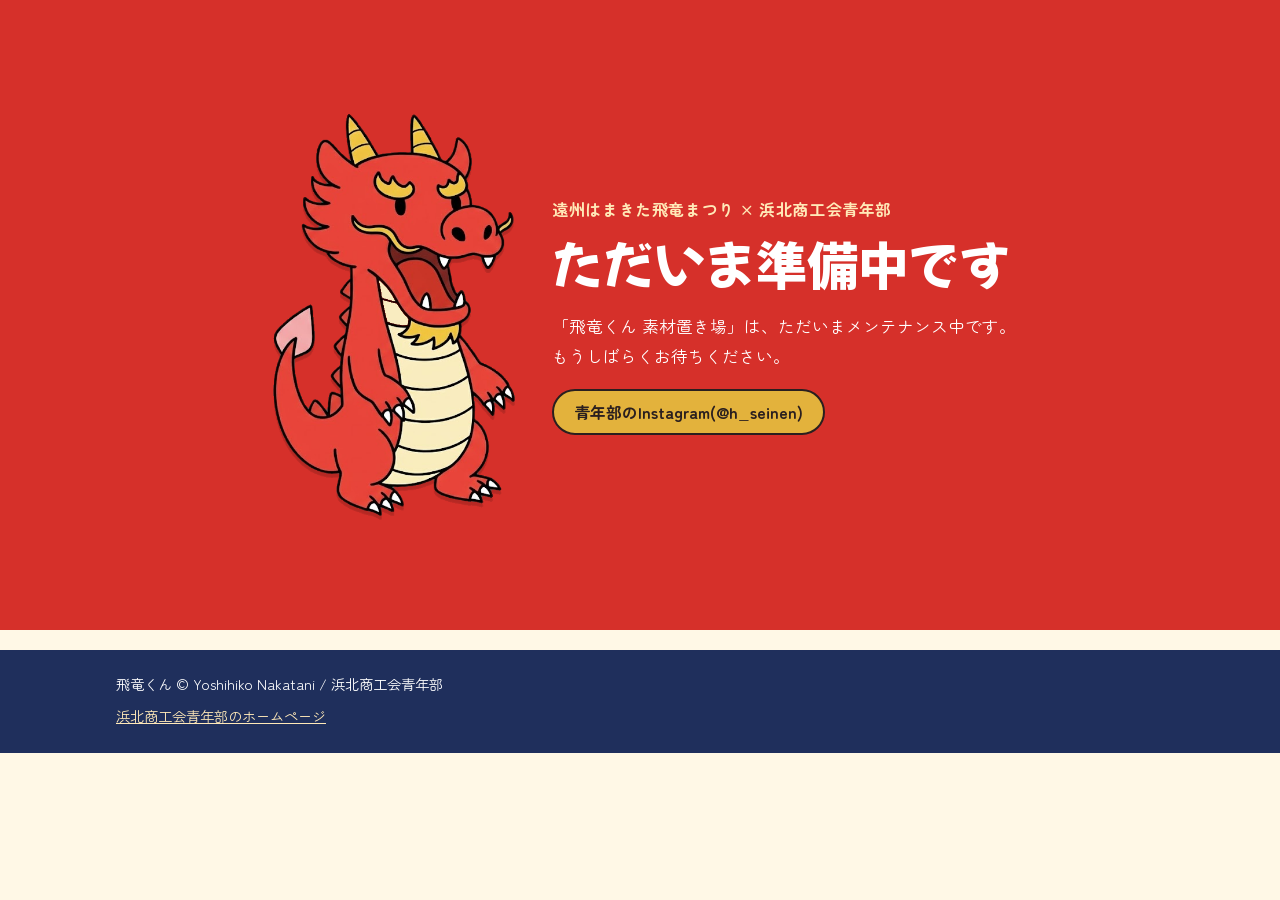
==== commit 8669fa90: "予約どおり、ふたたびメンテナンス中の表示にする Co-Authored-By: Claude Opus 5.5 <noreply@anthropic.com>" ====
--- a/index.html
+++ b/index.html
@@ -33,95 +33,24 @@
 </script>
 </head>
 <body>
-<header class="hero">
+<header class="hero" style="min-height:70vh;display:flex;align-items:center">
   <div class="wrap hero-inner">
     <img class="hero-img" src="materials/kihon/kihon-zenshin.png" alt="飛竜くん" width="260">
     <div>
       <p class="eyebrow">遠州はまきた飛竜まつり × 浜北商工会青年部</p>
-      <h1>飛竜くん 素材置き場</h1>
-      <p class="lead">飛竜くんのイラストを、チラシ・SNS・グッズなどに<strong>無料で</strong>使えます。<br>背景が透明なので、そのまま貼るだけ。</p>
+      <h1>ただいま準備中です</h1>
+      <p class="lead">「飛竜くん 素材置き場」は、ただいまメンテナンス中です。<br>もうしばらくお待ちください。</p>
       <div class="hero-actions">
-        <a class="btn primary" href="#sozai">素材をさがす</a>
-        <a class="btn" href="guideline.html">使う前に読むこと</a>
+        <a class="btn primary" href="https://www.instagram.com/h_seinen/" target="_blank" rel="noopener">青年部のInstagram(@h_seinen)</a>
       </div>
     </div>
   </div>
 </header>
-
-<main class="wrap">
-  <section class="howto">
-    <h2>使い方は3ステップ</h2>
-    <ol class="steps">
-      <li><b>1</b><span>下の一覧から、使いたい飛竜くんを選ぶ</span></li>
-      <li><b>2</b><span>「ダウンロード」を押して保存(左向きもあります。のぼり旗など大きく印刷するときは「SVG」を)</span></li>
-      <li><b>3</b><span>チラシやSNSに貼って、「飛竜くん © Yoshihiko Nakatani / 浜北商工会青年部」と書く</span></li>
-    </ol>
-    <p class="note">お店の商品や販売物など<strong>商用で使うとき</strong>は、使う前に<a href="#contact">連絡フォーム</a>から一言お知らせください。許可を待つ必要はありません。くわしくは<a href="guideline.html">利用ガイドライン</a>へ。</p>
-  </section>
-
-  <section id="sozai">
-    <div class="list-head">
-      <h2>素材一覧</h2>
-      <a class="btn small" href="hiryukun-sozai-all.zip" download>全部まとめてダウンロード(ZIP)</a>
-    </div>
-    <div class="filters" role="tablist" aria-label="カテゴリ">
-      <button data-cat="all" class="on">すべて</button>
-      <button data-cat="kihon">基本</button>
-      <button data-cat="pose">24ポーズ</button>
-      <button data-cat="kao">顔アップ</button>
-      <button data-cat="kokuchi">告知・お知らせ</button>
-      <button data-cat="matsuri">お祭り</button>
-      <button data-cat="kisetsu">季節</button>
-      <button data-cat="iro">色違い</button>
-      <button data-cat="nurie">ぬりえ</button>
-      <button data-cat="logo">ロゴ文字</button>
-    </div>
-    <div class="tags" aria-label="形でしぼりこむ">
-      <span>形:</span>
-      <button data-tag="">指定なし</button>
-      <button data-tag="横長">横長</button>
-      <button data-tag="たて長">たて長</button>
-      <button data-tag="上半身">上半身</button>
-      <button data-tag="法被">法被</button>
-      <button data-tag="火を吹く">火を吹く</button>
-      <button data-tag="文字入れOK">文字を入れられる</button>
-      <button data-tag="SVG">SVGあり(大きく印刷)</button>
-    </div>
-    <p class="count" id="count"></p>
-    <div class="grid" id="grid"></div>
-  </section>
-
-  <section class="credit">
-    <h2>クレジットの書き方</h2>
-    <p>使うときは、近くに次のように書いてください(小さくてOKです)。</p>
-    <div class="copybox"><code id="credit">飛竜くん © Yoshihiko Nakatani / 浜北商工会青年部</code><button class="btn small" id="copy">コピー</button></div>
-  </section>
-
-  <section class="line">
-    <h2>LINEスタンプ・絵文字</h2>
-    <p>飛竜くんはLINEスタンプにもなっています。グループLINEで使ってね!やらまいか!</p>
-    <div class="hero-actions">
-      <a class="btn primary" href="https://store.line.me/stickershop/product/37487930/ja" target="_blank" rel="noopener">スタンプ「飛竜くん2」</a>
-      <a class="btn" href="https://store.line.me/stickershop/product/31563032/ja" target="_blank" rel="noopener">第1弾「hiryuu stamp」</a>
-      <a class="btn" href="https://store.line.me/stickershop/author/5132241/ja" target="_blank" rel="noopener">作品の一覧</a>
-      <a class="btn" id="emoji-link" href="https://store.line.me/search/ja?q=%E9%A3%9B%E7%AB%9C%E3%81%8F%E3%82%93" target="_blank" rel="noopener">絵文字(準備中)</a>
-    </div>
-  </section>
-
-  <section id="contact" class="contact">
-    <h2>お問い合わせ・商用利用の連絡</h2>
-    <p>商用で使うときのお知らせ、使い方の質問、「こんなポーズがほしい」などのリクエストは、こちらのフォームからどうぞ。</p>
-    <a class="btn primary" id="form-link" href="https://docs.google.com/forms/d/e/1FAIpQLSes2fuaTgv_qQfZBAgCQHCN-PmA1UAq8aOedmztx8B8Lfzpgg/viewform" target="_blank" rel="noopener">連絡フォームを開く</a>
-  </section>
-</main>
-
 <footer>
   <div class="wrap">
     <p>飛竜くん © Yoshihiko Nakatani / 浜北商工会青年部</p>
-    <p><a href="guideline.html">利用ガイドライン</a></p>
-    <p class="links"><a href="https://seinenbu.hamakita-shokokai.com/" target="_blank" rel="noopener">浜北商工会青年部のホームページ</a> ・ <a href="https://www.instagram.com/h_seinen/" target="_blank" rel="noopener">Instagram(@h_seinen)</a></p>
+    <p class="links"><a href="https://seinenbu.hamakita-shokokai.com/" target="_blank" rel="noopener">浜北商工会青年部のホームページ</a></p>
   </div>
 </footer>
-<script src="assets/app.js"></script>
 </body>
 </html>
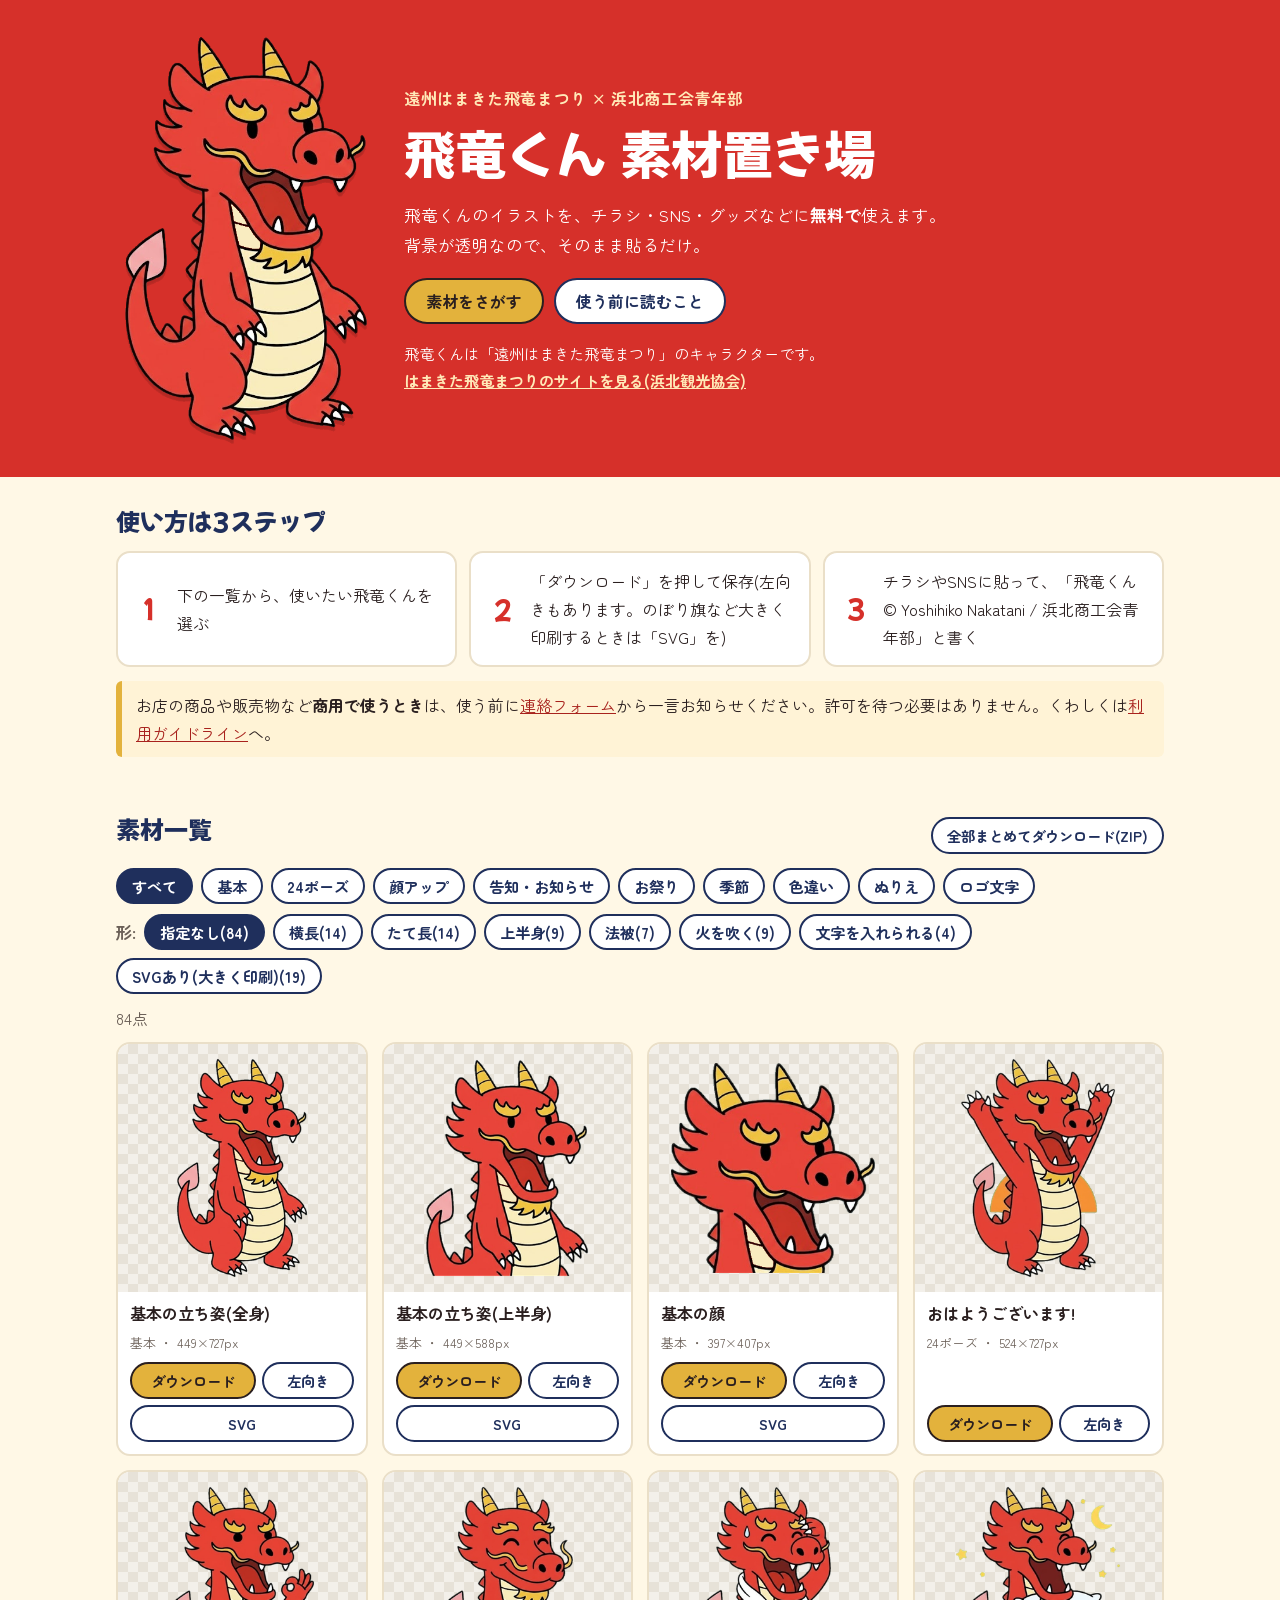
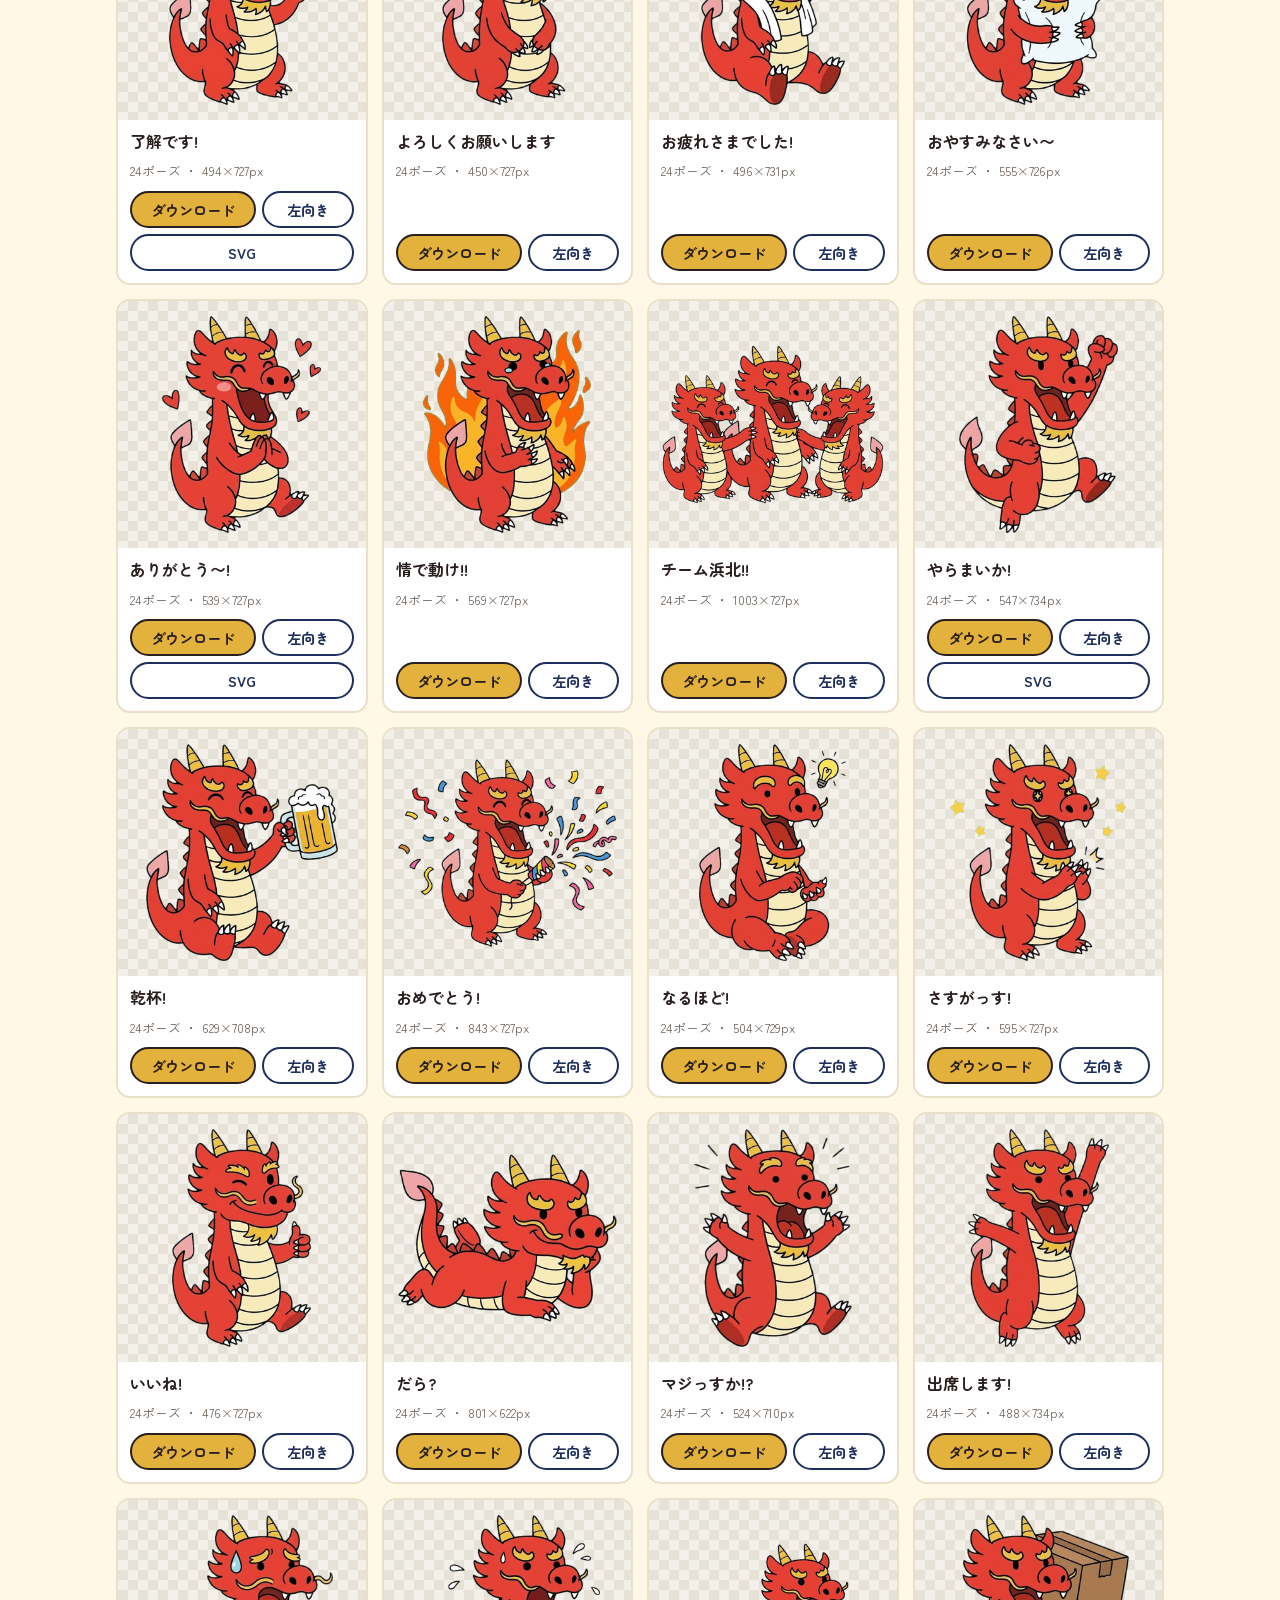
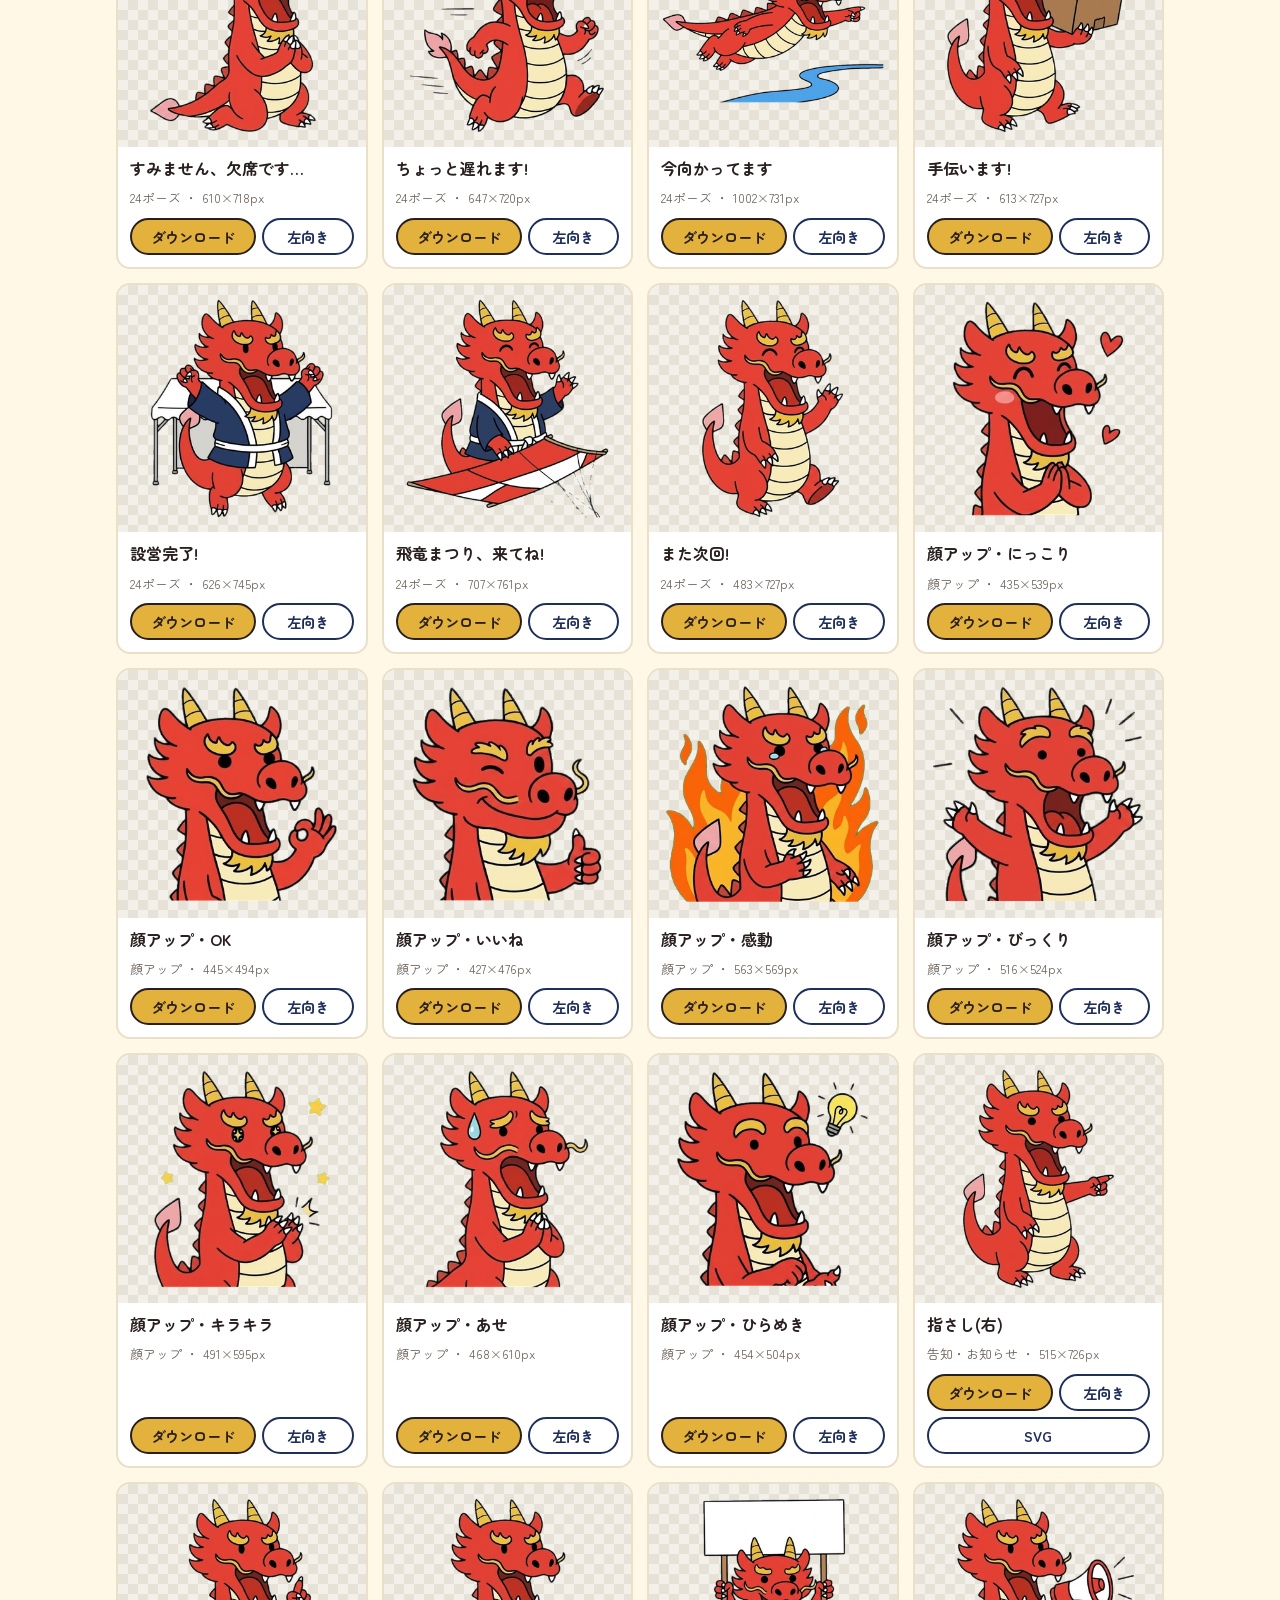
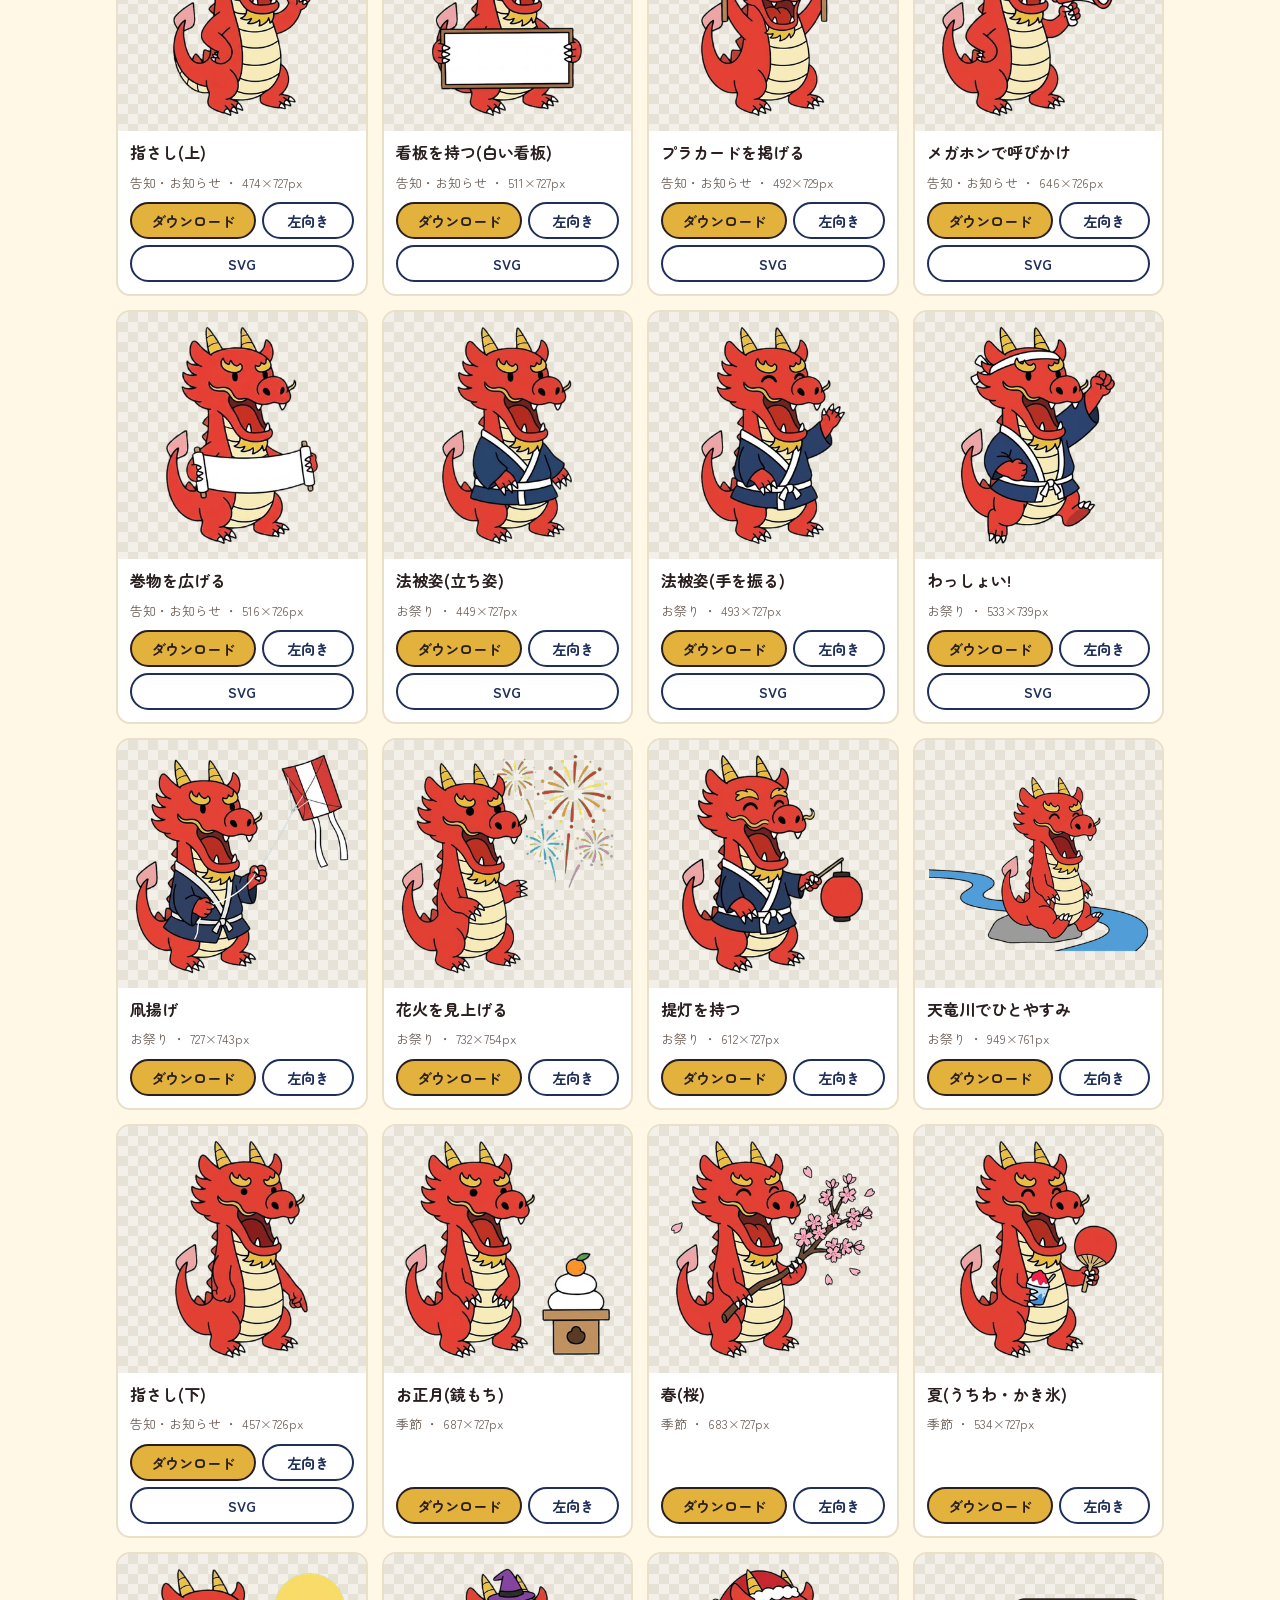
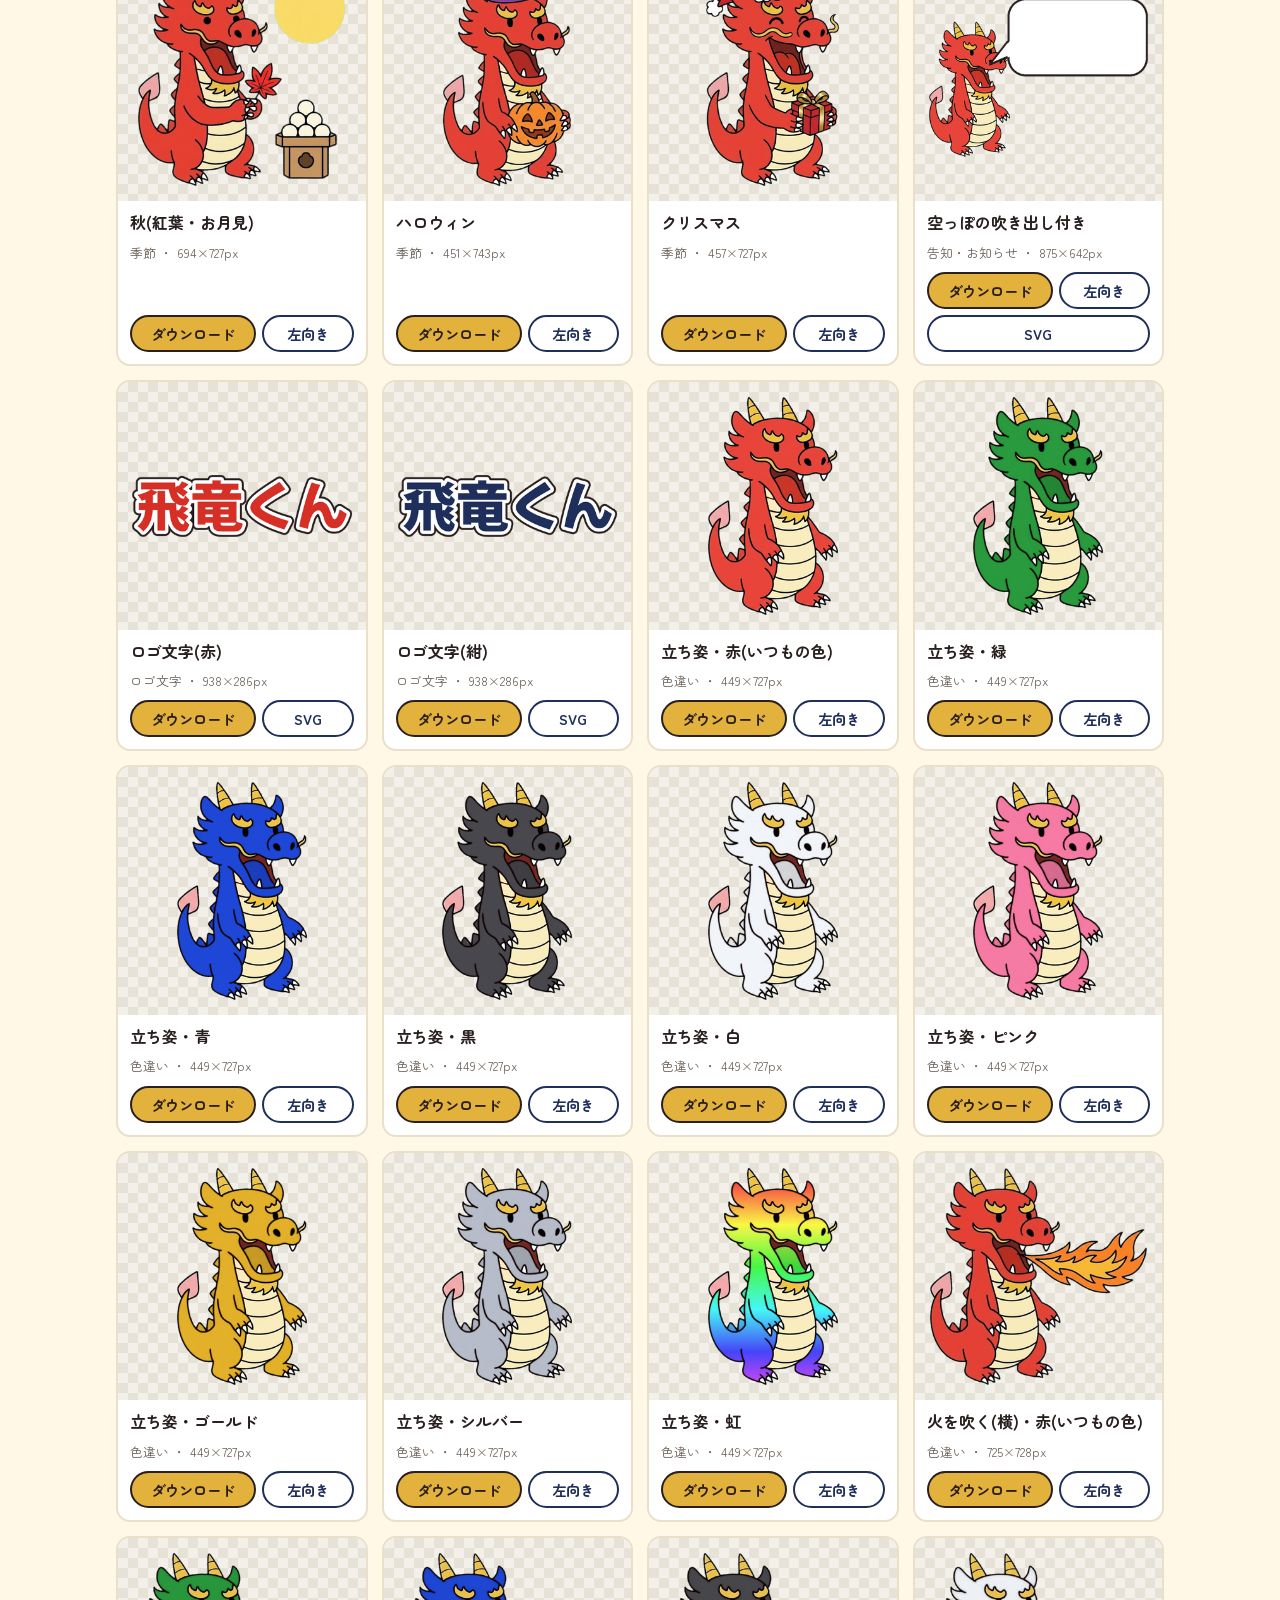
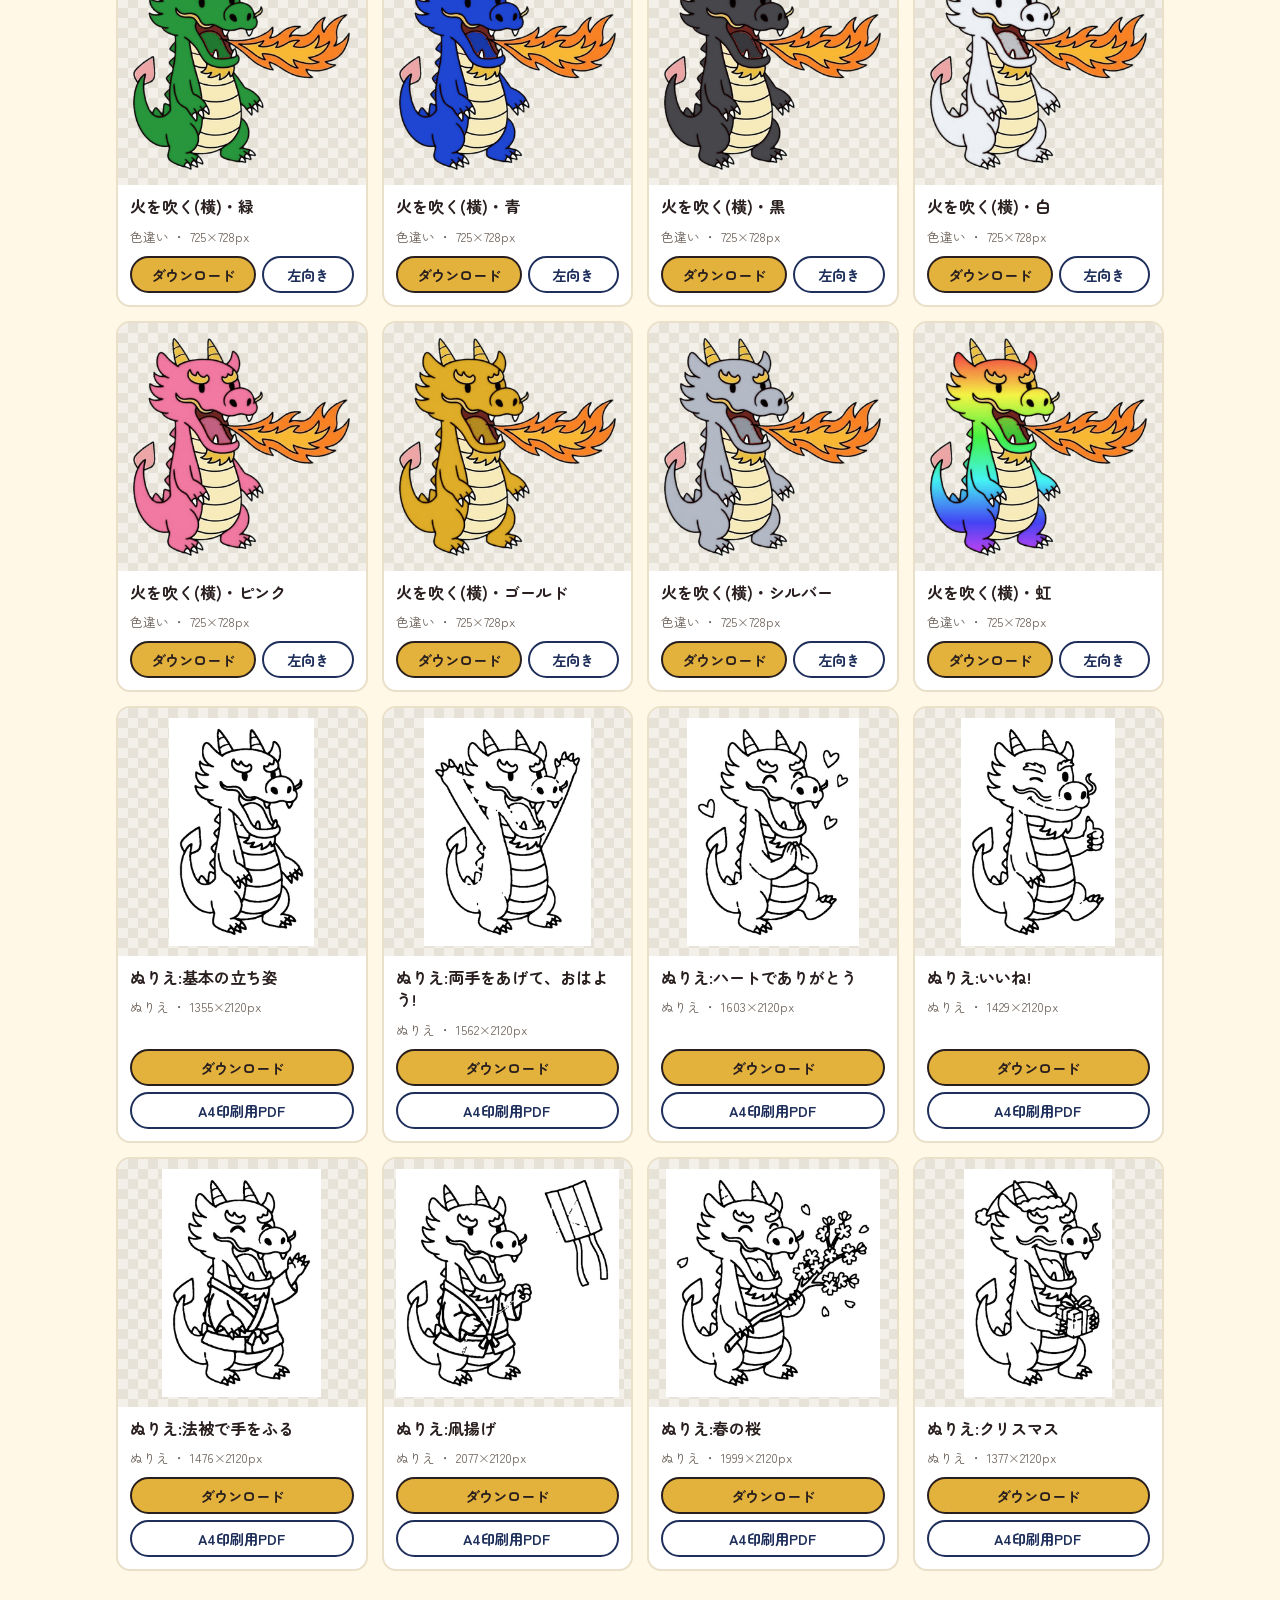
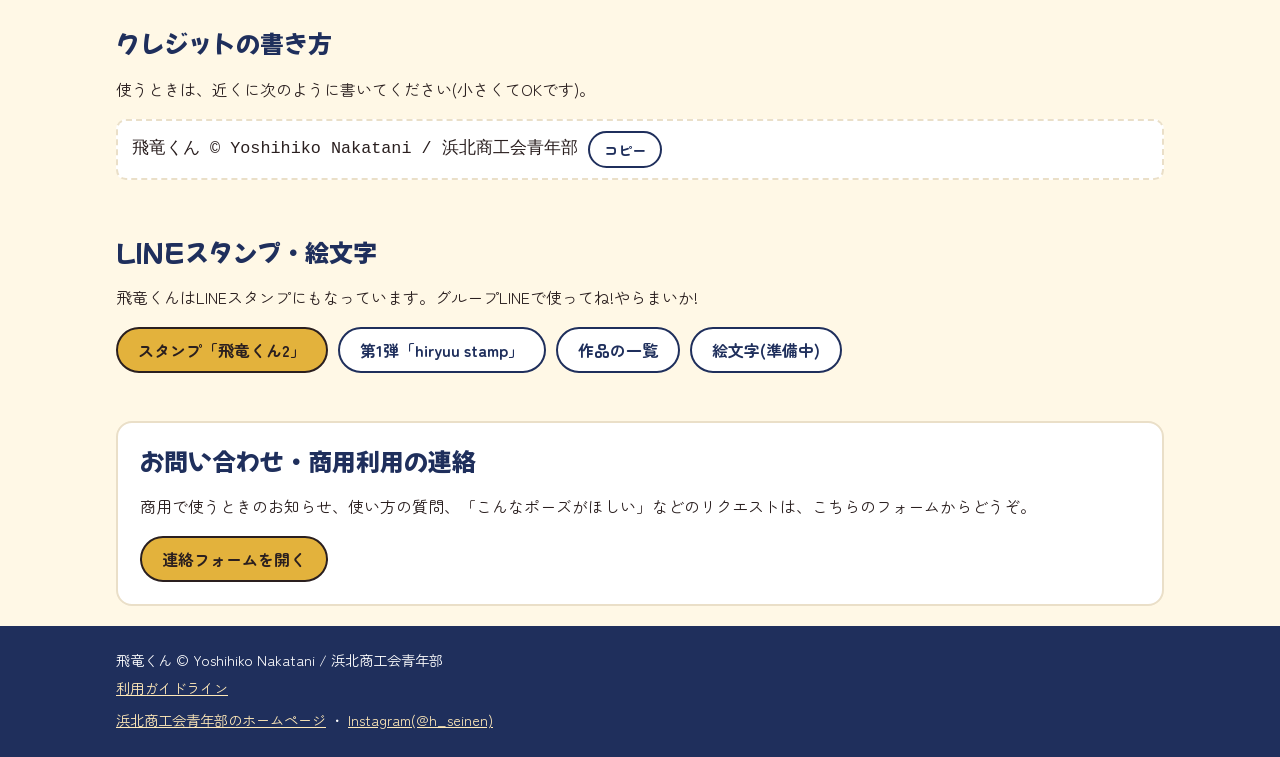
==== commit 5f9a4c08: "公開用ページ: 上の方に、はまきた飛竜まつり(浜北観光協会)のサイトへのリンクを追加 Co-Authored-By: Claude Opus 5.5 <noreply@anthropic.com>" ====
--- a/index.html
+++ b/index.html
@@ -33,24 +33,96 @@
 </script>
 </head>
 <body>
-<header class="hero" style="min-height:70vh;display:flex;align-items:center">
+<header class="hero">
   <div class="wrap hero-inner">
     <img class="hero-img" src="materials/kihon/kihon-zenshin.png" alt="飛竜くん" width="260">
     <div>
       <p class="eyebrow">遠州はまきた飛竜まつり × 浜北商工会青年部</p>
-      <h1>ただいま準備中です</h1>
-      <p class="lead">「飛竜くん 素材置き場」は、ただいまメンテナンス中です。<br>もうしばらくお待ちください。</p>
+      <h1>飛竜くん 素材置き場</h1>
+      <p class="lead">飛竜くんのイラストを、チラシ・SNS・グッズなどに<strong>無料で</strong>使えます。<br>背景が透明なので、そのまま貼るだけ。</p>
       <div class="hero-actions">
-        <a class="btn primary" href="https://www.instagram.com/h_seinen/" target="_blank" rel="noopener">青年部のInstagram(@h_seinen)</a>
+        <a class="btn primary" href="#sozai">素材をさがす</a>
+        <a class="btn" href="guideline.html">使う前に読むこと</a>
       </div>
+      <p style="margin:16px 0 0;font-size:.95rem">飛竜くんは「遠州はまきた飛竜まつり」のキャラクターです。<br><a href="https://tenkocho-hamakita.com/hiryu/hamakita-hiryu.html" target="_blank" rel="noopener" style="color:#ffe9b8;font-weight:700">はまきた飛竜まつりのサイトを見る(浜北観光協会)</a></p>
     </div>
   </div>
 </header>
+
+<main class="wrap">
+  <section class="howto">
+    <h2>使い方は3ステップ</h2>
+    <ol class="steps">
+      <li><b>1</b><span>下の一覧から、使いたい飛竜くんを選ぶ</span></li>
+      <li><b>2</b><span>「ダウンロード」を押して保存(左向きもあります。のぼり旗など大きく印刷するときは「SVG」を)</span></li>
+      <li><b>3</b><span>チラシやSNSに貼って、「飛竜くん © Yoshihiko Nakatani / 浜北商工会青年部」と書く</span></li>
+    </ol>
+    <p class="note">お店の商品や販売物など<strong>商用で使うとき</strong>は、使う前に<a href="#contact">連絡フォーム</a>から一言お知らせください。許可を待つ必要はありません。くわしくは<a href="guideline.html">利用ガイドライン</a>へ。</p>
+  </section>
+
+  <section id="sozai">
+    <div class="list-head">
+      <h2>素材一覧</h2>
+      <a class="btn small" href="hiryukun-sozai-all.zip" download>全部まとめてダウンロード(ZIP)</a>
+    </div>
+    <div class="filters" role="tablist" aria-label="カテゴリ">
+      <button data-cat="all" class="on">すべて</button>
+      <button data-cat="kihon">基本</button>
+      <button data-cat="pose">24ポーズ</button>
+      <button data-cat="kao">顔アップ</button>
+      <button data-cat="kokuchi">告知・お知らせ</button>
+      <button data-cat="matsuri">お祭り</button>
+      <button data-cat="kisetsu">季節</button>
+      <button data-cat="iro">色違い</button>
+      <button data-cat="nurie">ぬりえ</button>
+      <button data-cat="logo">ロゴ文字</button>
+    </div>
+    <div class="tags" aria-label="形でしぼりこむ">
+      <span>形:</span>
+      <button data-tag="">指定なし</button>
+      <button data-tag="横長">横長</button>
+      <button data-tag="たて長">たて長</button>
+      <button data-tag="上半身">上半身</button>
+      <button data-tag="法被">法被</button>
+      <button data-tag="火を吹く">火を吹く</button>
+      <button data-tag="文字入れOK">文字を入れられる</button>
+      <button data-tag="SVG">SVGあり(大きく印刷)</button>
+    </div>
+    <p class="count" id="count"></p>
+    <div class="grid" id="grid"></div>
+  </section>
+
+  <section class="credit">
+    <h2>クレジットの書き方</h2>
+    <p>使うときは、近くに次のように書いてください(小さくてOKです)。</p>
+    <div class="copybox"><code id="credit">飛竜くん © Yoshihiko Nakatani / 浜北商工会青年部</code><button class="btn small" id="copy">コピー</button></div>
+  </section>
+
+  <section class="line">
+    <h2>LINEスタンプ・絵文字</h2>
+    <p>飛竜くんはLINEスタンプにもなっています。グループLINEで使ってね!やらまいか!</p>
+    <div class="hero-actions">
+      <a class="btn primary" href="https://store.line.me/stickershop/product/37487930/ja" target="_blank" rel="noopener">スタンプ「飛竜くん2」</a>
+      <a class="btn" href="https://store.line.me/stickershop/product/31563032/ja" target="_blank" rel="noopener">第1弾「hiryuu stamp」</a>
+      <a class="btn" href="https://store.line.me/stickershop/author/5132241/ja" target="_blank" rel="noopener">作品の一覧</a>
+      <a class="btn" id="emoji-link" href="https://store.line.me/search/ja?q=%E9%A3%9B%E7%AB%9C%E3%81%8F%E3%82%93" target="_blank" rel="noopener">絵文字(準備中)</a>
+    </div>
+  </section>
+
+  <section id="contact" class="contact">
+    <h2>お問い合わせ・商用利用の連絡</h2>
+    <p>商用で使うときのお知らせ、使い方の質問、「こんなポーズがほしい」などのリクエストは、こちらのフォームからどうぞ。</p>
+    <a class="btn primary" id="form-link" href="https://docs.google.com/forms/d/e/1FAIpQLSes2fuaTgv_qQfZBAgCQHCN-PmA1UAq8aOedmztx8B8Lfzpgg/viewform" target="_blank" rel="noopener">連絡フォームを開く</a>
+  </section>
+</main>
+
 <footer>
   <div class="wrap">
     <p>飛竜くん © Yoshihiko Nakatani / 浜北商工会青年部</p>
-    <p class="links"><a href="https://seinenbu.hamakita-shokokai.com/" target="_blank" rel="noopener">浜北商工会青年部のホームページ</a></p>
+    <p><a href="guideline.html">利用ガイドライン</a></p>
+    <p class="links"><a href="https://seinenbu.hamakita-shokokai.com/" target="_blank" rel="noopener">浜北商工会青年部のホームページ</a> ・ <a href="https://www.instagram.com/h_seinen/" target="_blank" rel="noopener">Instagram(@h_seinen)</a></p>
   </div>
 </footer>
+<script src="assets/app.js"></script>
 </body>
 </html>
